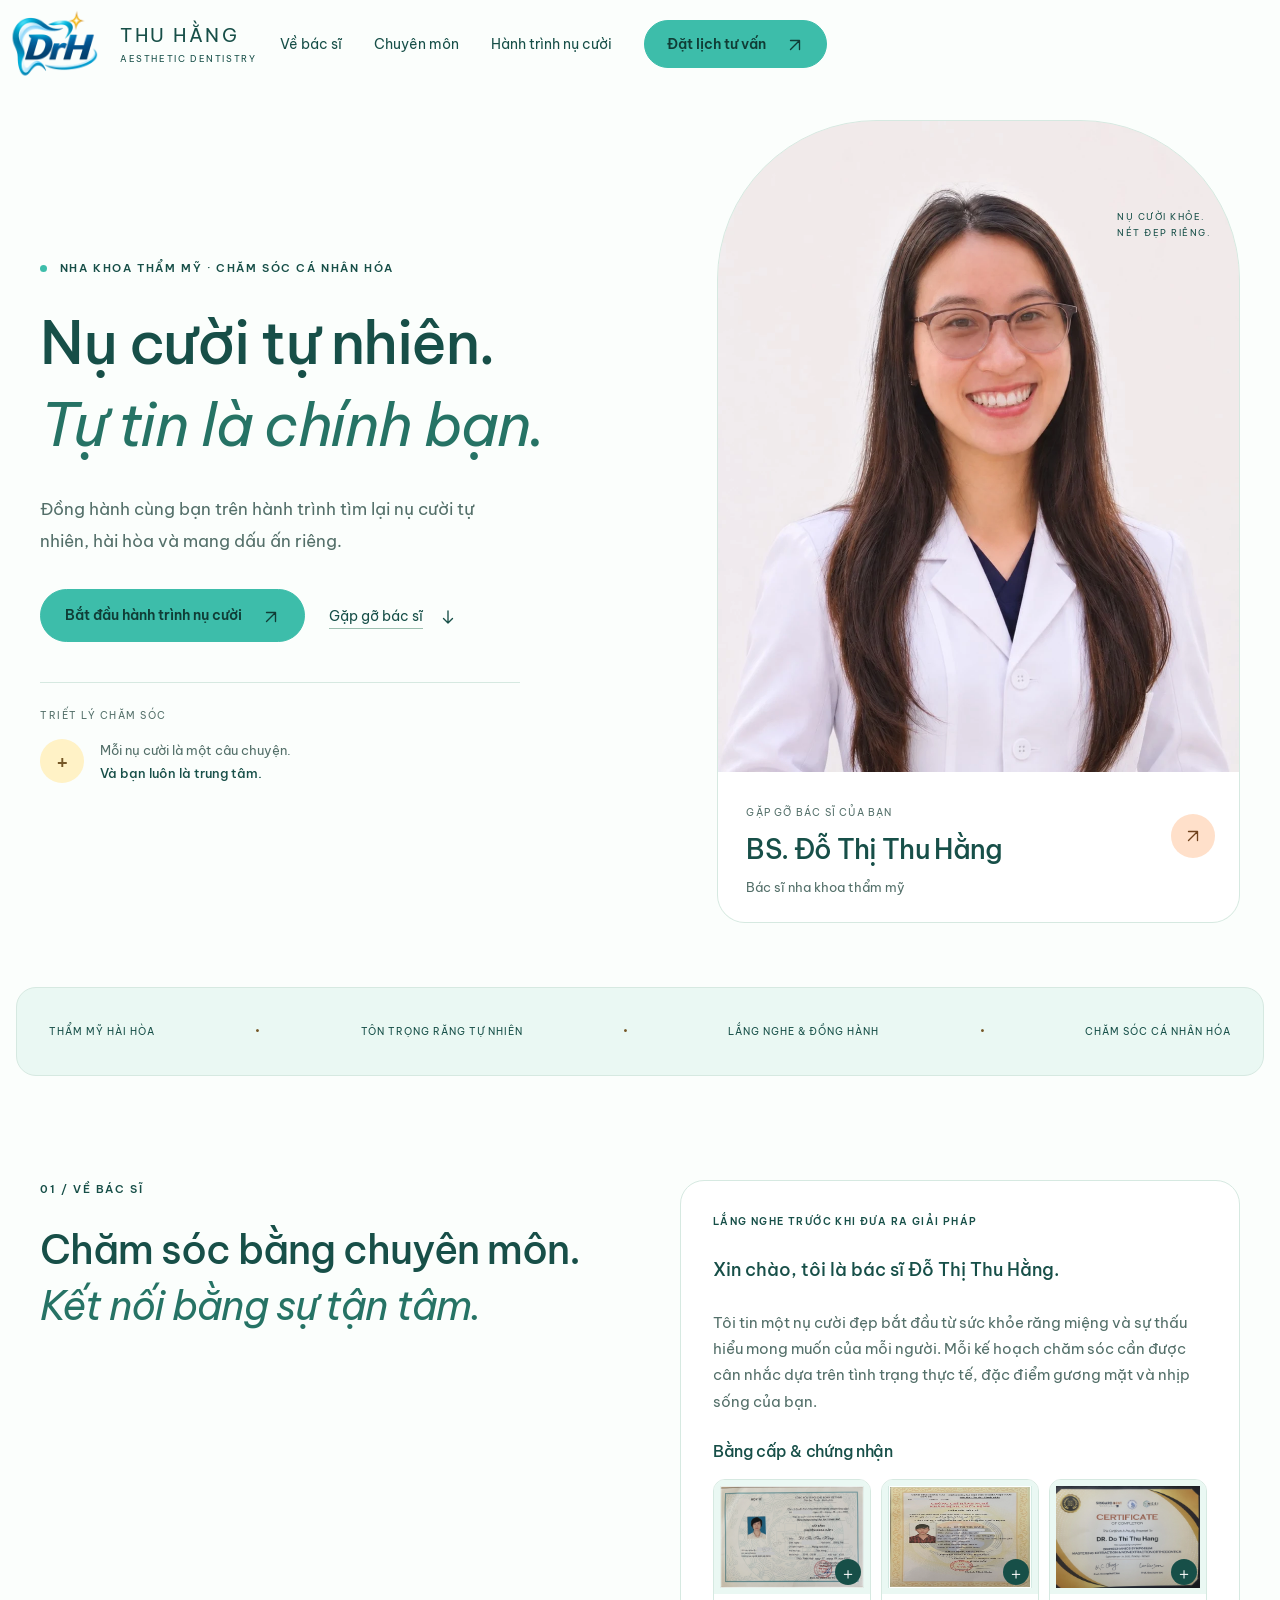
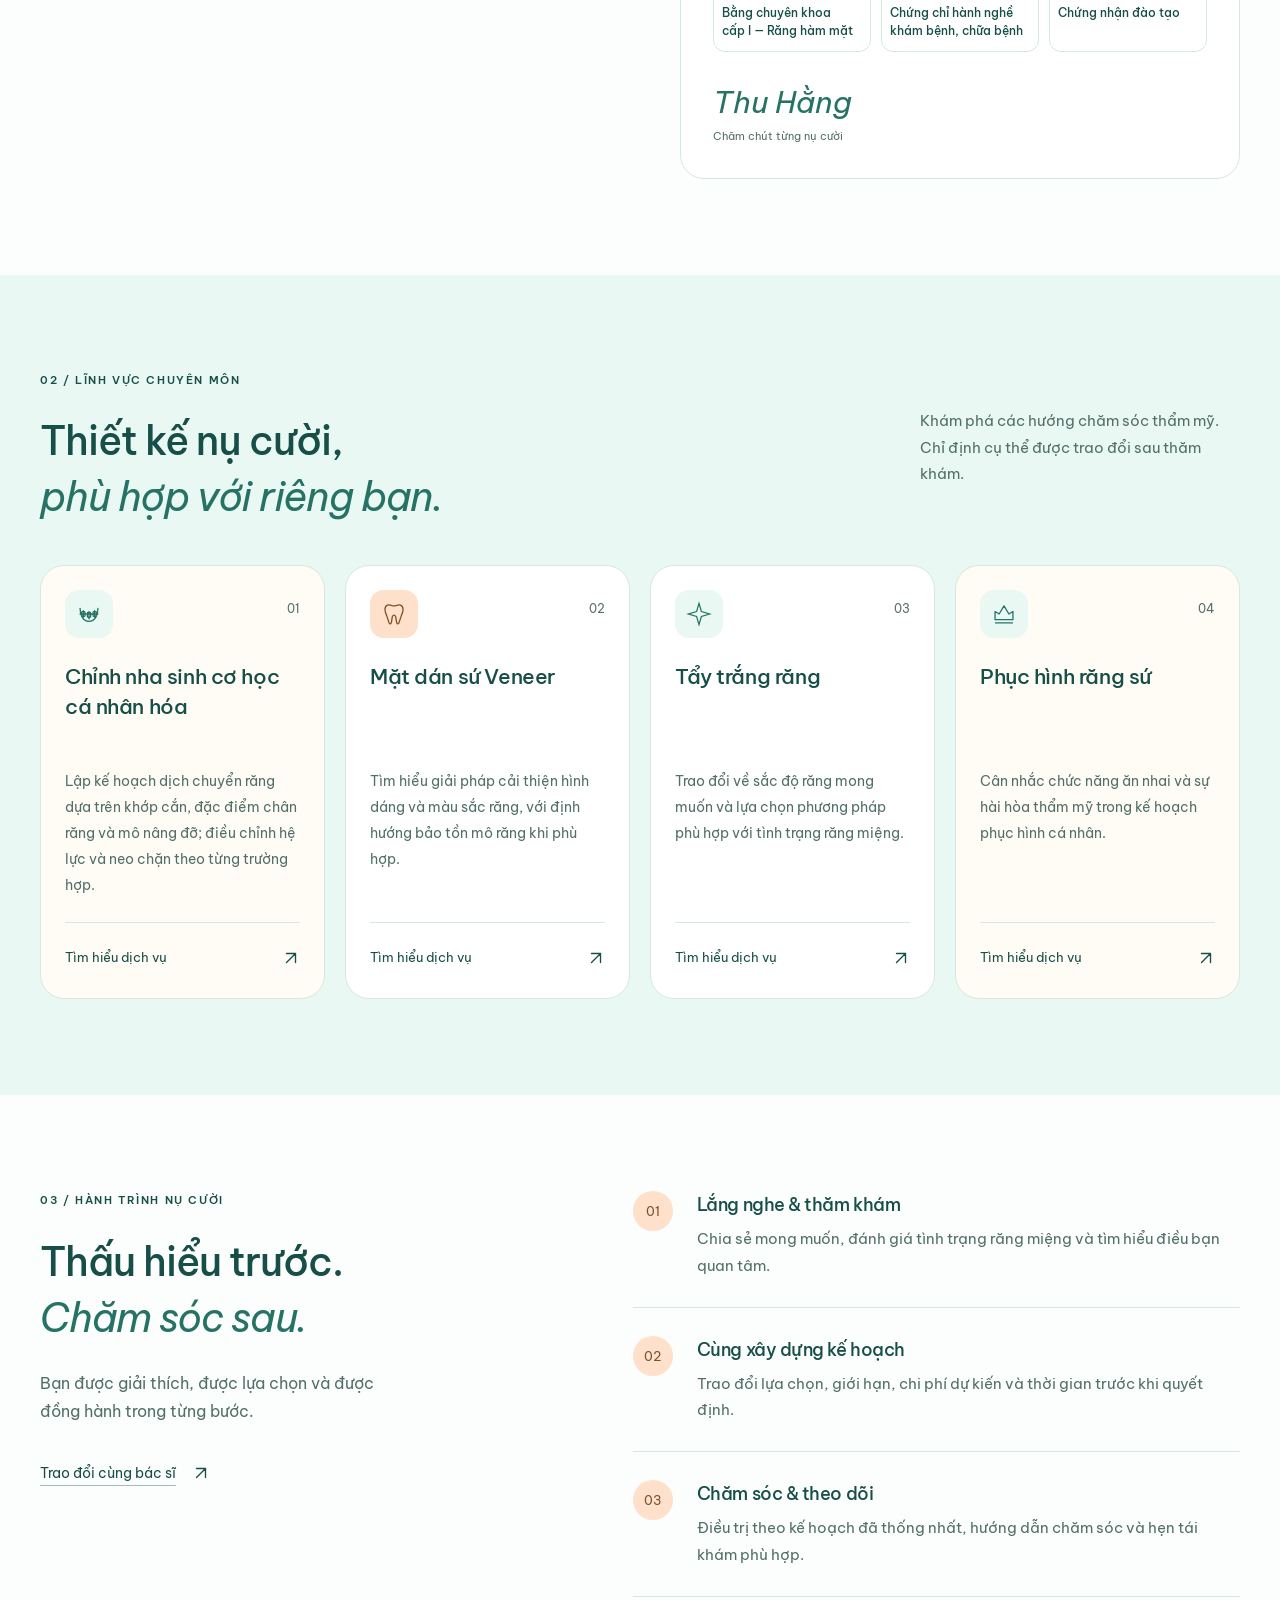
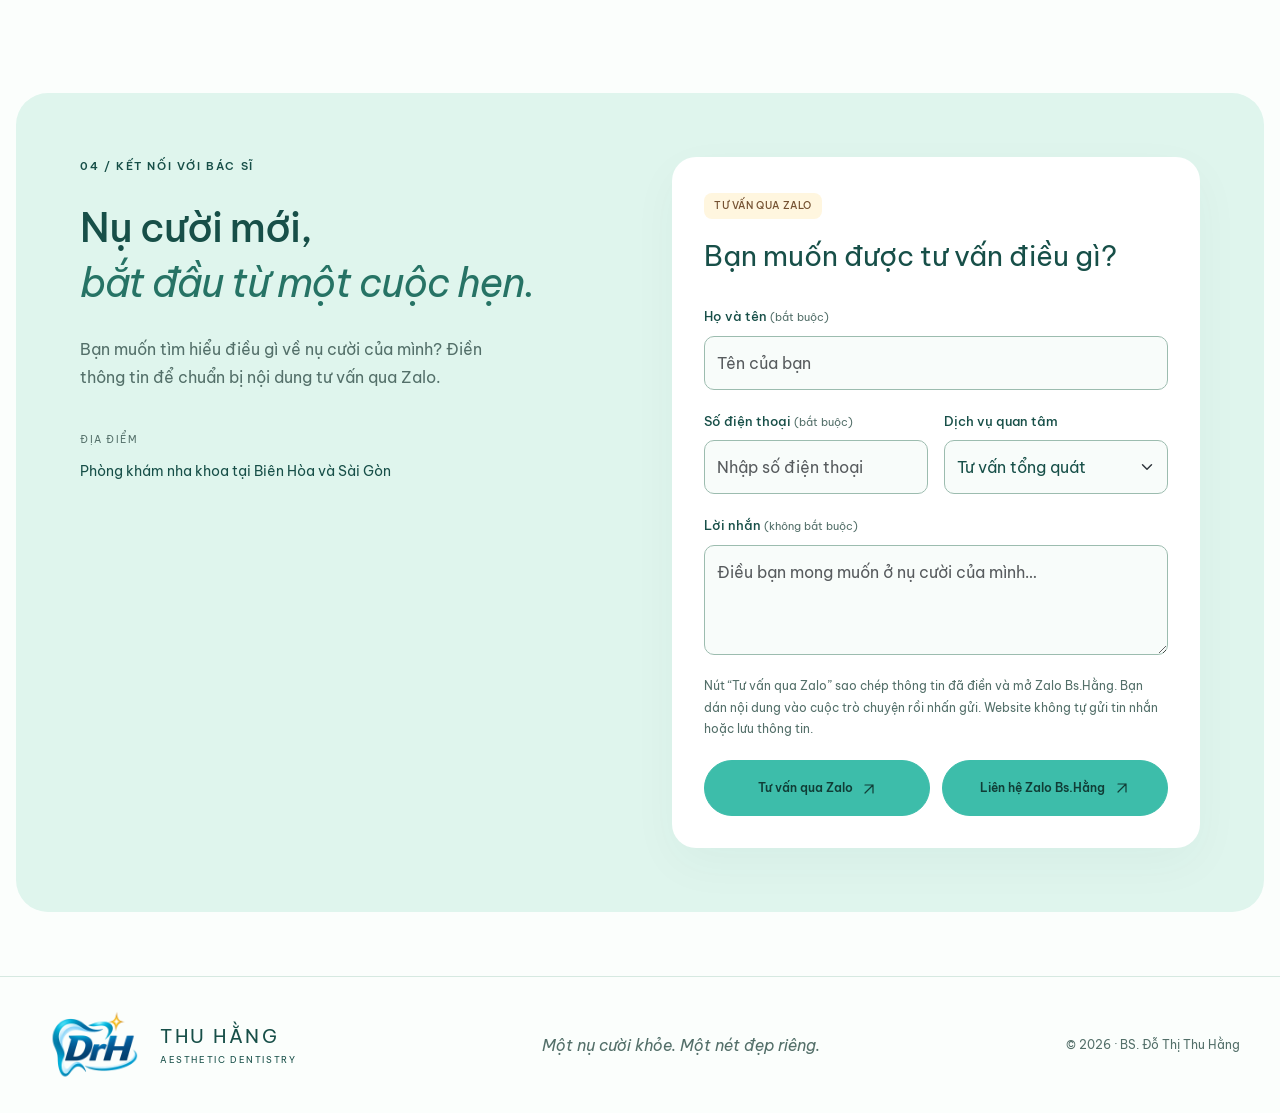
==== index.html @ 45e6a846 "Optimize logo and add doctor profile structured data and social metadata" ====
<!doctype html>
<html lang="vi">
<head><meta charset="utf-8"><meta name="viewport" content="width=device-width, initial-scale=1"><meta name="description" content="BS. Đỗ Thị Thu Hằng — chuyên ngành Răng Hàm Mặt, chỉnh nha sinh cơ học cá nhân hóa và nha khoa thẩm mỹ. Khám tại Biên Hòa và Sài Gòn."><meta name="theme-color" content="#3DBDAA"><title>Bác sĩ Đỗ Thị Thu Hằng · Nha khoa thẩm mỹ</title><link rel="stylesheet" href="assets/vendor/bootstrap.min.css"><link rel="stylesheet" href="assets/style.css"><script src="assets/vendor/bootstrap.bundle.min.js" defer></script><script src="assets/app.js" defer></script><meta property="og:type" content="profile"><meta property="og:locale" content="vi_VN"><meta property="og:site_name" content="BS. Đỗ Thị Thu Hằng"><meta property="og:url" content="https://bsthuhang.top/"><meta property="og:title" content="BS. Đỗ Thị Thu Hằng · Nha khoa thẩm mỹ"><meta property="og:description" content="BS. Đỗ Thị Thu Hằng — chuyên ngành Răng Hàm Mặt, chỉnh nha sinh cơ học cá nhân hóa và nha khoa thẩm mỹ. Khám tại Biên Hòa và Sài Gòn."><meta property="og:image" content="https://bsthuhang.top/assets/bs-thu-hang-portrait-20261115.webp"><meta property="og:image:width" content="1024"><meta property="og:image:height" content="1280"><meta property="og:image:alt" content="Chân dung BS. Đỗ Thị Thu Hằng"><meta name="twitter:card" content="summary_large_image"><meta name="twitter:title" content="BS. Đỗ Thị Thu Hằng · Nha khoa thẩm mỹ"><meta name="twitter:description" content="BS. Đỗ Thị Thu Hằng — chuyên ngành Răng Hàm Mặt, chỉnh nha sinh cơ học cá nhân hóa và nha khoa thẩm mỹ. Khám tại Biên Hòa và Sài Gòn."><meta name="twitter:image" content="https://bsthuhang.top/assets/bs-thu-hang-portrait-20261115.webp"><meta name="twitter:image:alt" content="Chân dung BS. Đỗ Thị Thu Hằng"><script type="application/ld+json">{"@context":"https://schema.org","@type":"ProfilePage","@id":"https://bsthuhang.top/#profile","url":"https://bsthuhang.top/","name":"BS. Đỗ Thị Thu Hằng · Nha khoa thẩm mỹ","description":"BS. Đỗ Thị Thu Hằng — chuyên ngành Răng Hàm Mặt, chỉnh nha sinh cơ học cá nhân hóa và nha khoa thẩm mỹ. Khám tại Biên Hòa và Sài Gòn.","inLanguage":"vi-VN","mainEntity":{"@type":"Person","@id":"https://bsthuhang.top/#doctor","name":"Đỗ Thị Thu Hằng","honorificPrefix":"BS.","jobTitle":"Bác sĩ Răng Hàm Mặt","url":"https://bsthuhang.top/","image":"https://bsthuhang.top/assets/bs-thu-hang-portrait-20261115.webp","knowsAbout":["Chỉnh nha","Sinh cơ học chỉnh nha","Nha khoa thẩm mỹ","Phục hình răng sứ"],"hasCredential":{"@type":"EducationalOccupationalCredential","name":"Bằng chuyên khoa cấp I — Răng hàm mặt","credentialCategory":"Chuyên khoa cấp I","recognizedBy":{"@type":"EducationalOrganization","name":"Trường Đại học Y Dược Huế"}}}}</script></head>
<body>
<a class="skip-link" href="#main-content">Chuyển đến nội dung chính</a>
<header class="navbar navbar-expand-md"><a class="brand" href="#" aria-label="Trang chủ"><img class="brand-logo" src="assets/logo.webp" width="480" height="320" alt="Logo DrH"><span>THU HẰNG<small>AESTHETIC DENTISTRY</small></span></a><button class="menu-toggle navbar-toggler" data-bs-toggle="collapse" data-bs-target="#navigation" aria-label="Mở menu" aria-expanded="false" aria-controls="navigation"><svg viewBox="0 0 24 24" fill="none" aria-hidden="true"><path d="M4 7h16M4 12h16M4 17h16" stroke="currentColor" stroke-width="1.8" stroke-linecap="round"/></svg></button><nav id="navigation" class="collapse navbar-collapse"><a href="#about">Về bác sĩ</a><a href="#expertise">Chuyên môn</a><a href="#approach">Hành trình nụ cười</a><a class="btn btn-primary button button-small" href="#appointment">Đặt lịch tư vấn <span><svg class="ui-icon" viewBox="0 0 24 24" fill="none" aria-hidden="true"><path d="M6 18 18 6M6 6h12v12" stroke="currentColor" stroke-width="1.8" stroke-linecap="round" stroke-linejoin="round"/></svg></span></a></nav></header>
<main id="main-content">
<section class="hero" aria-labelledby="hero-title"><div class="hero-copy"><p class="eyebrow"><span></span> NHA KHOA THẨM MỸ · CHĂM SÓC CÁ NHÂN HÓA</p><h1 id="hero-title">Nụ cười tự nhiên.<br><em>Tự tin là chính bạn.</em></h1><p class="hero-description">Đồng hành cùng bạn trên hành trình tìm lại nụ cười tự nhiên, hài hòa và mang dấu ấn riêng.</p><div class="hero-actions"><a class="btn btn-primary button" href="#appointment">Bắt đầu hành trình nụ cười <span><svg class="ui-icon" viewBox="0 0 24 24" fill="none" aria-hidden="true"><path d="M6 18 18 6M6 6h12v12" stroke="currentColor" stroke-width="1.8" stroke-linecap="round" stroke-linejoin="round"/></svg></span></a><a class="text-link" href="#about">Gặp gỡ bác sĩ <span><svg class="ui-icon" viewBox="0 0 24 24" fill="none" aria-hidden="true"><path d="M12 4v16m-6-6 6 6 6-6" stroke="currentColor" stroke-width="1.8" stroke-linecap="round" stroke-linejoin="round"/></svg></span></a></div><div class="hero-note"><span class="care-label">TRIẾT LÝ CHĂM SÓC</span><span class="line-art" aria-hidden="true">+</span><p>Mỗi nụ cười là một câu chuyện.<br><strong>Và bạn luôn là trung tâm.</strong></p></div></div><div class="hero-visual"><img src="assets/bs-thu-hang-portrait-20261115.webp" width="1024" height="1280" fetchpriority="high" alt="Chân dung BS. Đỗ Thị Thu Hằng"><div class="visual-top">NỤ CƯỜI KHỎE.<br>NÉT ĐẸP RIÊNG.</div><div class="doctor-tag"><span>GẶP GỠ BÁC SĨ CỦA BẠN</span><h2>BS. Đỗ Thị Thu Hằng</h2><p>Bác sĩ nha khoa thẩm mỹ</p><a href="#about" aria-label="Xem giới thiệu bác sĩ"><svg class="ui-icon" viewBox="0 0 24 24" fill="none" aria-hidden="true"><path d="M6 18 18 6M6 6h12v12" stroke="currentColor" stroke-width="1.8" stroke-linecap="round" stroke-linejoin="round"/></svg></a></div></div></section>
<div class="values"><span>THẨM MỸ HÀI HÒA</span><i aria-hidden="true">·</i><span>TÔN TRỌNG RĂNG TỰ NHIÊN</span><i aria-hidden="true">·</i><span>LẮNG NGHE & ĐỒNG HÀNH</span><i aria-hidden="true">·</i><span>CHĂM SÓC CÁ NHÂN HÓA</span></div>
<section id="about" class="about section"><div><p class="eyebrow">01 / VỀ BÁC SĨ</p><h2>Chăm sóc bằng chuyên môn.<br><em>Kết nối bằng sự tận tâm.</em></h2></div><div class="about-text"><span class="section-kicker">LẮNG NGHE TRƯỚC KHI ĐƯA RA GIẢI PHÁP</span><p>Xin chào, tôi là bác sĩ Đỗ Thị Thu Hằng.</p><p>Tôi tin một nụ cười đẹp bắt đầu từ sức khỏe răng miệng và sự thấu hiểu mong muốn của mỗi người. Mỗi kế hoạch chăm sóc cần được cân nhắc dựa trên tình trạng thực tế, đặc điểm gương mặt và nhịp sống của bạn.</p><div id="credentials" class="credentials-inline" aria-labelledby="credentials-title"><h3 id="credentials-title">Bằng cấp &amp; chứng nhận</h3><div class="credential-grid"><a class="credential-card" href="assets/credentials/bang-chuyen-khoa.webp?v=privacy-20261115" data-credential data-title="Bằng chuyên khoa cấp I — Răng hàm mặt" data-description="Trường Đại học Y Dược Huế · Năm cấp: 2018."><div class="credential-image"><img src="assets/credentials/bang-chuyen-khoa.webp?v=privacy-20261115" width="1624" height="1171" loading="lazy" alt="Bằng chuyên khoa cấp I — Răng hàm mặt của BS. Đỗ Thị Thu Hằng, bản ảnh đã che số định danh và chèn watermark"><span class="credential-expand" aria-hidden="true">＋</span></div><div class="credential-copy"><h3>Bằng chuyên khoa cấp I — Răng hàm mặt</h3><p>Trường Đại học Y Dược Huế · Năm cấp: 2018.</p><span class="credential-view">Bấm để xem lớn</span></div></a><a class="credential-card" href="assets/credentials/chung-chi-hanh-nghe.webp?v=privacy-20261115" data-credential data-title="Chứng chỉ hành nghề khám bệnh, chữa bệnh" data-description="Sở Y tế Đồng Nai · Năm cấp: 2018."><div class="credential-image"><img src="assets/credentials/chung-chi-hanh-nghe.webp?v=privacy-20261115" width="884" height="1252" loading="lazy" alt="Chứng chỉ hành nghề khám bệnh, chữa bệnh của BS. Đỗ Thị Thu Hằng, bản ảnh đã che số định danh và chèn watermark"><span class="credential-expand" aria-hidden="true">＋</span></div><div class="credential-copy"><h3>Chứng chỉ hành nghề khám bệnh, chữa bệnh</h3><p>Sở Y tế Đồng Nai · Năm cấp: 2018.</p><span class="credential-view">Bấm để xem lớn</span></div></a><a class="credential-card" href="assets/credentials/biencohoc-chinh-nha-2025.webp" data-credential data-credential-gallery="training-certificates" data-title="Chứng nhận đào tạo" data-description="Các khóa đào tạo và hội thảo chuyên môn đã tham dự."><div class="credential-image"><img src="assets/credentials/biencohoc-chinh-nha-2025.webp" width="1600" height="1200" loading="lazy" alt="Chứng nhận hoàn thành hội thảo sinh cơ học chỉnh nha của BS. Đỗ Thị Thu Hằng, Đà Nẵng, 20–21/09/2025"><span class="credential-expand" aria-hidden="true">＋</span></div><div class="credential-copy"><h3>Chứng nhận đào tạo</h3><p>Các khóa đào tạo và hội thảo chuyên môn đã tham dự.</p><span class="credential-view">Bấm xem các chứng nhận</span></div></a></div></div><div class="signature">Thu Hằng <span>Chăm chút từng nụ cười</span></div></div></section>

<section id="expertise" class="expertise section"><div class="section-heading"><div><p class="eyebrow">02 / LĨNH VỰC CHUYÊN MÔN</p><h2>Thiết kế nụ cười,<br><em>phù hợp với riêng bạn.</em></h2></div><p>Khám phá các hướng chăm sóc thẩm mỹ.<br>Chỉ định cụ thể được trao đổi sau thăm khám.</p></div><div class="service-grid row g-4"><div class="col-12 col-md-6 col-xl-3"><article class="card h-100"><span class="service-icon" aria-hidden="true"><svg viewBox="0 0 32 32" fill="none"><path d="M5 9c0 9 4 16 11 16S27 18 27 9M5 16h22M9 12v8m7-7v9m7-10v8" stroke="currentColor" stroke-width="1.6" stroke-linecap="round"/><rect x="7" y="13" width="4" height="6" rx="1" stroke="currentColor" stroke-width="1.6"/><rect x="14" y="14" width="4" height="6" rx="1" stroke="currentColor" stroke-width="1.6"/><rect x="21" y="13" width="4" height="6" rx="1" stroke="currentColor" stroke-width="1.6"/></svg></span><span class="number">01</span><h3>Chỉnh nha sinh cơ học cá nhân hóa</h3><p>Lập kế hoạch dịch chuyển răng dựa trên khớp cắn, đặc điểm chân răng và mô nâng đỡ; điều chỉnh hệ lực và neo chặn theo từng trường hợp.</p><button data-service="Chỉnh nha sinh cơ học cá nhân hóa">Tìm hiểu dịch vụ <span><svg class="ui-icon" viewBox="0 0 24 24" fill="none" aria-hidden="true"><path d="M6 18 18 6M6 6h12v12" stroke="currentColor" stroke-width="1.8" stroke-linecap="round" stroke-linejoin="round"/></svg></span></button></article></div><div class="col-12 col-md-6 col-xl-3"><article class="card h-100"><span class="service-icon" aria-hidden="true"><svg viewBox="0 0 32 32" fill="none"><path d="M8 5c-5 2-3 9-1 13l3 9c1 2 3 1 3-2l1-6c1-2 3-2 4 0l1 6c0 3 2 4 3 2l3-9c2-4 4-11-1-13-3-1-5 1-8 1S11 4 8 5Z" stroke="currentColor" stroke-width="1.6"/></svg></span><span class="number">02</span><h3>Mặt dán sứ Veneer</h3><p>Tìm hiểu giải pháp cải thiện hình dáng và màu sắc răng, với định hướng bảo tồn mô răng khi phù hợp.</p><button data-service="Mặt dán sứ Veneer">Tìm hiểu dịch vụ <span><svg class="ui-icon" viewBox="0 0 24 24" fill="none" aria-hidden="true"><path d="M6 18 18 6M6 6h12v12" stroke="currentColor" stroke-width="1.8" stroke-linecap="round" stroke-linejoin="round"/></svg></span></button></article></div><div class="col-12 col-md-6 col-xl-3"><article class="card h-100"><span class="service-icon" aria-hidden="true"><svg viewBox="0 0 32 32" fill="none"><path d="m16 3 3 10 10 3-10 3-3 10-3-10-10-3 10-3 3-10Z" stroke="currentColor" stroke-width="1.6"/></svg></span><span class="number">03</span><h3>Tẩy trắng răng</h3><p>Trao đổi về sắc độ răng mong muốn và lựa chọn phương pháp phù hợp với tình trạng răng miệng.</p><button data-service="Tẩy trắng răng">Tìm hiểu dịch vụ <span><svg class="ui-icon" viewBox="0 0 24 24" fill="none" aria-hidden="true"><path d="M6 18 18 6M6 6h12v12" stroke="currentColor" stroke-width="1.8" stroke-linecap="round" stroke-linejoin="round"/></svg></span></button></article></div><div class="col-12 col-md-6 col-xl-3"><article class="card h-100"><span class="service-icon" aria-hidden="true"><svg viewBox="0 0 32 32" fill="none"><path d="M5 23V13l5 3 6-10 6 10 5-3v10H5Zm0 4h22" stroke="currentColor" stroke-width="1.6" stroke-linejoin="round"/></svg></span><span class="number">04</span><h3>Phục hình răng sứ</h3><p>Cân nhắc chức năng ăn nhai và sự hài hòa thẩm mỹ trong kế hoạch phục hình cá nhân.</p><button data-service="Phục hình răng sứ">Tìm hiểu dịch vụ <span><svg class="ui-icon" viewBox="0 0 24 24" fill="none" aria-hidden="true"><path d="M6 18 18 6M6 6h12v12" stroke="currentColor" stroke-width="1.8" stroke-linecap="round" stroke-linejoin="round"/></svg></span></button></article></div></div></section>
<section id="approach" class="approach section"><div class="approach-intro"><p class="eyebrow">03 / HÀNH TRÌNH NỤ CƯỜI</p><h2>Thấu hiểu trước.<br><em>Chăm sóc sau.</em></h2><p>Bạn được giải thích, được lựa chọn và được đồng hành trong từng bước.</p><a class="text-link" href="#appointment">Trao đổi cùng bác sĩ <svg class="ui-icon" viewBox="0 0 24 24" fill="none" aria-hidden="true"><path d="M6 18 18 6M6 6h12v12" stroke="currentColor" stroke-width="1.8" stroke-linecap="round" stroke-linejoin="round"/></svg></a></div><div class="steps"><article><span>01</span><div><h3>Lắng nghe & thăm khám</h3><p>Chia sẻ mong muốn, đánh giá tình trạng răng miệng và tìm hiểu điều bạn quan tâm.</p></div></article><article><span>02</span><div><h3>Cùng xây dựng kế hoạch</h3><p>Trao đổi lựa chọn, giới hạn, chi phí dự kiến và thời gian trước khi quyết định.</p></div></article><article><span>03</span><div><h3>Chăm sóc & theo dõi</h3><p>Điều trị theo kế hoạch đã thống nhất, hướng dẫn chăm sóc và hẹn tái khám phù hợp.</p></div></article></div></section>
<section id="appointment" class="appointment section"><div><p class="eyebrow">04 / KẾT NỐI VỚI BÁC SĨ</p><h2>Nụ cười mới,<br><em>bắt đầu từ một cuộc hẹn.</em></h2><p>Bạn muốn tìm hiểu điều gì về nụ cười của mình? Điền thông tin để chuẩn bị nội dung tư vấn qua Zalo.</p><div class="contact"><span>ĐỊA ĐIỂM</span><p>Phòng khám nha khoa tại Biên Hòa và Sài Gòn</p></div></div><form id="booking-form" aria-describedby="booking-note"><span class="form-badge badge">TƯ VẤN QUA ZALO</span><div class="form-heading">Bạn muốn được tư vấn điều gì?</div><label class="form-label" for="name">Họ và tên <span>(bắt buộc)</span></label><input class="form-control" id="name" name="name" autocomplete="name" placeholder="Tên của bạn" maxlength="100" required><div class="form-row"><div><label class="form-label" for="phone">Số điện thoại <span>(bắt buộc)</span></label><input class="form-control" id="phone" name="phone" type="tel" autocomplete="tel" placeholder="Nhập số điện thoại" pattern="[+0-9 \(\)\-]{9,20}" required></div><div><label class="form-label" for="service">Dịch vụ quan tâm</label><select class="form-select" id="service" name="service"><option>Tư vấn tổng quát</option><option>Chỉnh nha sinh cơ học cá nhân hóa</option><option>Mặt dán sứ Veneer</option><option>Tẩy trắng răng</option><option>Phục hình răng sứ</option></select></div></div><label class="form-label" for="message">Lời nhắn <span>(không bắt buộc)</span></label><textarea class="form-control" id="message" name="message" placeholder="Điều bạn mong muốn ở nụ cười của mình…" maxlength="1000" rows="3"></textarea><p class="form-note" id="booking-note">Nút “Tư vấn qua Zalo” sao chép thông tin đã điền và mở Zalo Bs.Hằng. Bạn dán nội dung vào cuộc trò chuyện rồi nhấn gửi. Website không tự gửi tin nhắn hoặc lưu thông tin.</p><div class="form-actions"><button class="btn btn-primary button" type="submit">Tư vấn qua Zalo <span><svg class="ui-icon" viewBox="0 0 24 24" fill="none" aria-hidden="true"><path d="M6 18 18 6M6 6h12v12" stroke="currentColor" stroke-width="1.8" stroke-linecap="round" stroke-linejoin="round"/></svg></span></button><a class="btn btn-primary button form-zalo-link" href="https://zalo.me/0933121369" target="_blank" rel="noopener noreferrer" aria-label="Liên hệ Zalo Bs.Hằng (mở liên kết mới)"><span>Liên hệ Zalo Bs.Hằng</span><svg class="ui-icon" viewBox="0 0 24 24" fill="none" aria-hidden="true"><path d="M6 18 18 6M6 6h12v12" stroke="currentColor" stroke-width="1.8" stroke-linecap="round" stroke-linejoin="round"/></svg></a></div><p id="form-status" role="status" tabindex="-1"></p><div id="zalo-message-panel" hidden><label class="form-label" for="zalo-message-preview">Nội dung tư vấn đã chuẩn bị</label><textarea class="form-control" id="zalo-message-preview" rows="7" readonly></textarea><button class="btn btn-primary button" id="copy-zalo-message" type="button">Sao chép nội dung</button><p class="form-note">Dán nội dung này vào Zalo để gửi cho bác sĩ. Nếu chưa mở được Zalo, dùng nút “Liên hệ Zalo Bs.Hằng” phía trên.</p></div></form></section>
</main><footer><a class="brand" href="#"><img class="brand-logo" src="assets/logo.webp" width="480" height="320" alt="Logo DrH"><span>THU HẰNG<small>AESTHETIC DENTISTRY</small></span></a><p>Một nụ cười khỏe. Một nét đẹp riêng.</p><span>© 2026 · BS. Đỗ Thị Thu Hằng</span></footer>
<dialog id="service-dialog" aria-labelledby="dialog-title"><button class="dialog-close" aria-label="Đóng">×</button><p class="eyebrow">THÔNG TIN THAM KHẢO</p><h2 id="dialog-title"></h2><p id="dialog-description"></p><p id="ortho-sources" class="service-sources" hidden>Nguồn tham khảo: <a href="https://aaoinfo.org/resources/how-to-choose-an-orthodontist/" target="_blank" rel="noopener noreferrer">Hiệp hội Chỉnh nha Hoa Kỳ (AAO)</a> · <a href="https://pubmed.ncbi.nlm.nih.gov/32779361/" target="_blank" rel="noopener noreferrer">Nghiên cứu về cá nhân hóa hệ lực theo mô nâng đỡ</a>.</p><p class="dialog-note">Phương pháp phù hợp, chi phí và kết quả dự kiến cần được bác sĩ đánh giá trực tiếp.</p><button class="btn btn-primary button" id="dialog-book">Trao đổi nhu cầu tư vấn <svg class="ui-icon" viewBox="0 0 24 24" fill="none" aria-hidden="true"><path d="M6 18 18 6M6 6h12v12" stroke="currentColor" stroke-width="1.8" stroke-linecap="round" stroke-linejoin="round"/></svg></button></dialog>
<dialog id="credential-viewer" class="credential-viewer" aria-labelledby="credential-viewer-title" aria-describedby="credential-viewer-note"><div class="credential-viewer-heading"><div><p class="eyebrow">ĐÀO TẠO &amp; CHỨNG NHẬN</p><h2 id="credential-viewer-title"></h2></div><button class="credential-tool credential-close" type="button" aria-label="Đóng ảnh giấy tờ">×</button></div><div class="credential-toolbar" aria-label="Điều khiển ảnh"><div><button class="credential-tool" id="credential-prev" type="button" aria-label="Ảnh trước">←</button><span id="credential-counter" aria-live="polite" aria-atomic="true"></span><button class="credential-tool" id="credential-next" type="button" aria-label="Ảnh tiếp theo">→</button></div><div><button class="credential-tool" id="credential-zoom-out" type="button" aria-label="Thu nhỏ ảnh">−</button><button class="credential-tool credential-zoom-reset" id="credential-zoom-reset" type="button" aria-label="Đặt lại kích thước ảnh">100%</button><button class="credential-tool" id="credential-zoom-in" type="button" aria-label="Phóng to ảnh">＋</button></div></div><div class="credential-viewport" tabindex="0" role="region" aria-label="Ảnh giấy tờ; cuộn để xem khi phóng to"><img id="credential-full-image" width="900" height="636" alt=""></div><p id="credential-viewer-note">Dùng nút ＋/− để phóng to, thu nhỏ; cuộn để xem và nhấn Esc để đóng.</p></dialog>
<script type="application/json" id="training-certificates">[
  {
    "src": "assets/credentials/biencohoc-chinh-nha-2025.webp",
    "title": "Biomechanics Symposium — Mastering Extraction & Non-Extraction Orthodontics (2025)",
    "alt": "Chứng nhận hoàn thành hội thảo sinh cơ học chỉnh nha của BS. Đỗ Thị Thu Hằng, Đà Nẵng, 20–21/09/2025",
    "receivedDate": "2025-09-21",
    "priority": 1
  },
  {
    "src": "assets/credentials/togo-2023.webp",
    "title": "Temporary Overlays Guided Orthodontics — TOGO (2023)",
    "alt": "Chứng nhận khóa học chỉnh nha TOGO của BS. Đỗ Thị Thu Hằng, 28/10–01/11/2023, 40 giờ",
    "receivedDate": "2023-11-01",
    "priority": 2
  },
  {
    "src": "assets/credentials/veneers-2022.webp",
    "title": "From 3D Design to Optimized Esthetics for Veneers (2022)",
    "alt": "Chứng nhận đào tạo thiết kế 3D và thẩm mỹ Veneer của BS. Đỗ Thị Thu Hằng, ngày 11/11/2022",
    "receivedDate": "2022-11-11",
    "priority": 3
  },
  {
    "src": "assets/credentials/bioprogressive-2019-2022.webp",
    "title": "Bioprogressive Orthodontics Course (2019–2022)",
    "alt": "Chứng nhận hoàn thành khóa học Bioprogressive Orthodontics 2019–2022 của BS. Đỗ Thị Thu Hằng",
    "receivedDate": "2022",
    "datePrecision": "year"
  },
  {
    "src": "assets/credentials/chinh-hinh-rang-mat-2022.webp?v=privacy-20261115",
    "title": "Chỉnh hình Răng Mặt — Khóa 16 (2022)",
    "alt": "Chứng chỉ đào tạo liên tục của BS. Đỗ Thị Thu Hằng tại Bệnh viện Răng Hàm Mặt Thành phố Hồ Chí Minh, chuyên ngành Chỉnh hình Răng Mặt khóa 16, 130 giờ học",
    "receivedDate": "2022-08-02",
    "completedDate": "2022-06-11"
  },
  {
    "src": "assets/credentials/chinh-nha-thoi-dai-moi-2023.webp?v=privacy-20261115",
    "title": "Chỉnh nha thời đại mới: Thách thức và xu hướng (2023)",
    "alt": "Chứng nhận đào tạo liên tục của BS. Đỗ Thị Thu Hằng về chỉnh nha thời đại mới: thách thức và xu hướng, 4 tiết học",
    "receivedDate": "2023-03-13"
  },
  {
    "src": "assets/credentials/phuc-hoi-du-phong-2023.webp?v=privacy-20261115",
    "title": "Các sáng tạo và giải pháp trong nha khoa — Phục hồi, dự phòng và phát triển (2023)",
    "alt": "Chứng nhận đào tạo liên tục của BS. Đỗ Thị Thu Hằng về nha khoa phục hồi, dự phòng và phát triển, 4 tiết học",
    "receivedDate": "2023-05-29"
  },
  {
    "src": "assets/credentials/benh-ly-phau-thuat-2023.webp?v=privacy-20261115",
    "title": "Các sáng tạo và giải pháp trong nha khoa — Bệnh lý và phẫu thuật (2023)",
    "alt": "Chứng nhận đào tạo liên tục của BS. Đỗ Thị Thu Hằng về bệnh lý và phẫu thuật, 4 tiết học",
    "receivedDate": "2023-05-29"
  },
  {
    "src": "assets/credentials/micd-2023.webp?v=privacy-20261115",
    "title": "MiCD: Hướng tới vẻ đẹp phục hồi thẩm mỹ (2023)",
    "alt": "Chứng nhận đào tạo liên tục của BS. Đỗ Thị Thu Hằng tại Trường Đại học Văn Lang, chuyên đề MiCD: Hướng tới vẻ đẹp phục hồi thẩm mỹ, 4 tiết học",
    "receivedDate": "2023-07-14"
  },
  {
    "src": "assets/credentials/chinh-nha-sinh-hoc-3d-2023.webp",
    "title": "Điều trị chỉnh nha dựa trên sinh học và kiểm soát mặt phẳng nhai theo 3 chiều không gian (2023)",
    "alt": "Chứng nhận hoàn thành khóa học của BS. Đỗ Thị Thu Hằng tại THL Academy, từ 29/09 đến 03/10/2023",
    "receivedDate": "2023-10-03",
    "completedDate": "2023-10-03"
  },
  {
    "src": "assets/credentials/nha-khoa-ky-thuat-cao-2023.webp?v=privacy-20261115",
    "title": "Nha khoa kỹ thuật cao (2023)",
    "alt": "Chứng chỉ đào tạo liên tục của BS. Đỗ Thị Thu Hằng tại Đại học Y Dược Thành phố Hồ Chí Minh, khóa Nha khoa kỹ thuật cao, 136 tiết học",
    "receivedDate": "2023-12-29",
    "completedDate": "2023-12-13"
  },
  {
    "src": "assets/credentials/nha-khoa-so-2024.webp?v=privacy-20261115",
    "title": "Thực hành Răng Hàm Mặt trong kỷ nguyên số — cấp ngày 30/05/2024",
    "alt": "Chứng nhận Công nghệ mới và tiếp cận đa chiều trong nha khoa của BS. Đỗ Thị Thu Hằng, 6 giờ tín chỉ",
    "receivedDate": "2024-05-30",
    "completedDate": "2024-04-02"
  },
  {
    "src": "assets/credentials/sato-days-2024.webp",
    "title": "SATO-DAYS — Craniomandibular Orthodontics (2024)",
    "alt": "Chứng nhận tham dự của BS. Đỗ Thị Thu Hằng về chẩn đoán và điều trị sai khớp cắn không nhổ răng tiền hàm và không can thiệp phẫu thuật, SATO-DAYS Hà Nội 30–31/05/2024, 15 giờ đào tạo",
    "receivedDate": "2024-05-31",
    "completedDate": "2024-05-31"
  },
  {
    "src": "assets/credentials/chinh-nha-so-ham-2024.webp?v=privacy-20261115",
    "title": "Chỉnh nha sọ hàm — Bệnh viện Răng Hàm Mặt Trung ương Hà Nội (2024)",
    "alt": "Chứng nhận cập nhật kiến thức y khoa liên tục về chỉnh nha sọ hàm của BS. Đỗ Thị Thu Hằng, 6 giờ tín chỉ",
    "receivedDate": "2024-07-11",
    "completedDate": "2024-05-31"
  },
  {
    "src": "assets/credentials/damon-2024.webp",
    "title": "Giải mã chỉnh nha đỉnh cao với mắc cài nắp thụ động — Hệ thống Damon (2024)",
    "alt": "Chứng nhận tham dự hội thảo sinh cơ học hệ thống Damon của BS. Đỗ Thị Thu Hằng, 09–10/08/2024",
    "receivedDate": "2024-08-10",
    "completedDate": "2024-08-10"
  },
  {
    "src": "assets/credentials/implant-phuc-hinh-2024.webp?v=privacy-20261115",
    "title": "Phẫu thuật cấy ghép Implant và phục hình trên Implant (2024)",
    "alt": "Chứng chỉ đào tạo kỹ thuật chuyên môn của BS. Đỗ Thị Thu Hằng về phẫu thuật cấy ghép Implant và phục hình trên Implant, 180 tiết học",
    "receivedDate": "2024-12-19",
    "completedDate": "2024-11-16"
  },
  {
    "src": "assets/credentials/can-khop-orthlieb-2025.webp?v=privacy-20261115",
    "title": "Cắn khớp thực hành (Orthlieb days) — cấp ngày 07/01/2025",
    "alt": "Chứng nhận hội thảo Cắn khớp thực hành của BS. Đỗ Thị Thu Hằng, Trường Đại học Văn Lang, 9 giờ tín chỉ",
    "receivedDate": "2025-01-07",
    "completedDate": "2024-11-22"
  },
  {
    "src": "assets/credentials/ai-nha-khoa-2025.webp?v=privacy-20261115",
    "title": "AI trong nha khoa hiện đại — cấp ngày 23/06/2025",
    "alt": "Chứng nhận cập nhật kiến thức y khoa liên tục, AI trong nha khoa hiện đại, 3 giờ tín chỉ",
    "receivedDate": "2025-06-23",
    "completedDate": "2025-03-30"
  },
  {
    "src": "assets/credentials/nha-khoa-tuong-lai-2025.webp?v=privacy-20261115",
    "title": "Nha khoa hướng tới tương lai — cấp ngày 23/06/2025",
    "alt": "Chứng nhận cập nhật kiến thức y khoa liên tục, Nha khoa hướng tới tương lai, 6 giờ tín chỉ",
    "receivedDate": "2025-06-23",
    "completedDate": "2025-04-01"
  },
  {
    "src": "assets/credentials/chinh-nha-hang-iii-2025.webp?v=privacy-20261115",
    "title": "Điều trị chỉnh nha dành cho các ca hạng III tăng trưởng (2025)",
    "alt": "Chứng nhận cập nhật kiến thức y khoa liên tục của BS. Đỗ Thị Thu Hằng về điều trị chỉnh nha hạng III tăng trưởng, 6 giờ tín chỉ",
    "receivedDate": "2025-08-25",
    "completedDate": "2025-08-19"
  },
  {
    "src": "assets/credentials/biomechanics-cme-2025.webp?v=privacy-20261115",
    "title": "Biomechanics Symposium — Cơ sinh học trong chỉnh nha hiện đại (2025)",
    "alt": "Chứng nhận cập nhật kiến thức y khoa liên tục của BS. Đỗ Thị Thu Hằng, Trường Y Dược – Đại học Đà Nẵng, 6 giờ tín chỉ",
    "receivedDate": "2025-09-21",
    "completedDate": "2025-09-21"
  }
]</script>
</body></html>
---- assets/style.css ----
@import url('https://fonts.googleapis.com/css2?family=Be+Vietnam+Pro:ital,wght@0,400;0,500;0,600;0,700;1,400;1,500&display=swap');
:root{--primary:#3DBDAA;--primary-hover:#5CC9B5;--ink:#174F48;--muted:#536F69;--surface:#FBFEFC;--mint:#EAF8F3;--peach:#FFE0CA;--yellow:#FFF2C6;--line:#D6E9E1;--white:#fff;--radius:24px;--space:clamp(24px,5vw,72px);--shadow:0 16px 48px #174f480a}
*{box-sizing:border-box}html{scroll-behavior:smooth;scroll-padding-top:112px}body{margin:0;color:var(--ink);background:var(--surface);font:400 16px/1.75 'Be Vietnam Pro',Arial,sans-serif}a{color:inherit;text-decoration:none}button,input,select,textarea{font:inherit}button,a{touch-action:manipulation}button{cursor:pointer}button, a, input,select,textarea{ -webkit-tap-highlight-color:transparent}a,button{transition:background-color .2s,color .2s,box-shadow .2s}a:focus-visible,button:focus-visible,input:focus-visible,select:focus-visible,textarea:focus-visible{outline:3px solid #976330;outline-offset:4px}p{margin:0 0 24px}h1,h2,h3{margin:0;font-weight:400;line-height:1.2;text-wrap:balance}h1,h2{font-family:'Be Vietnam Pro',Arial,sans-serif}h1{font-size:clamp(42px,4.6vw,68px);letter-spacing:-1.8px}h2{font-size:clamp(32px,3.1vw,46px);letter-spacing:-1px}h3{font-size:24px}em{font-weight:400;color:#267365}svg{display:block;width:100%;height:100%}.skip-link{position:fixed;top:12px;left:16px;transform:translateY(-160%);z-index:100;background:var(--ink);color:#fff;padding:12px 20px;border-radius:12px}.skip-link:focus{transform:translateY(0)}
.demo-bar{text-align:center;background:var(--mint);font-size:11px;letter-spacing:1px;padding:8px 24px}.demo-bar span{letter-spacing:0;color:var(--muted);margin-left:16px}
header{max-width:1328px;margin:auto;padding:24px 40px;display:flex;align-items:center;justify-content:space-between;gap:24px}.brand{display:flex;align-items:center;gap:12px;font-size:19px;letter-spacing:2.5px;line-height:1.35}.brand small{display:block;font-size:9px;letter-spacing:1.6px;margin-top:5px}.brand-icon{width:38px;height:38px;color:#267365}nav{display:flex;align-items:center;gap:32px;font-size:14px}nav>a:not(.button){display:flex;align-items:center;min-height:44px}nav>a:hover{color:#267365}.menu-toggle{display:none}
.button{display:inline-flex;align-items:center;justify-content:space-between;gap:20px;min-height:52px;padding:15px 24px;border:1px solid var(--primary);border-radius:100px;background:var(--primary);color:#103D36;font-size:14px;font-weight:600;line-height:1.5;text-align:left}.button:hover{background:var(--primary-hover);border-color:var(--primary-hover);box-shadow:0 6px 18px #3dbdaa24}.button-small{min-height:48px;padding:12px 22px}.text-link{display:inline-flex;align-items:center;gap:16px;min-height:48px;font-size:14px;text-decoration:underline;text-underline-offset:7px;text-decoration-color:#9CBFB0}.text-link:hover{color:#267365}
.hero{max-width:1328px;margin:auto;padding:32px 40px 64px;display:grid;grid-template-columns:minmax(0,1.08fr) minmax(0,.92fr);gap:64px;align-items:center}.hero-copy{padding:16px 0}.eyebrow{font-size:11px;font-weight:600;letter-spacing:1.6px;line-height:1.7;margin:0 0 24px}.eyebrow>span{display:inline-block;width:7px;height:7px;border-radius:50%;background:var(--primary);margin-right:8px}.hero-description{font-size:17px;line-height:1.85;color:var(--muted);max-width:480px;margin:28px 0 32px}.hero-actions{display:flex;align-items:center;flex-wrap:wrap;gap:16px 24px}.hero-note{display:grid;grid-template-columns:44px 1fr;gap:4px 16px;border-top:1px solid var(--line);padding-top:24px;margin-top:40px;max-width:480px}.care-label{grid-column:1/-1;font-size:10px;letter-spacing:1.5px;color:var(--muted);margin-bottom:10px}.line-art{display:grid;place-items:center;width:44px;height:44px;border-radius:50%;background:var(--yellow);color:#755726;font-size:24px}.hero-note p{font-size:13px;margin:0;color:var(--muted)}.hero-note strong{font-weight:500;color:var(--ink)}.hero-visual{position:relative;border-radius:160px 160px 28px 28px;overflow:hidden;background:#E4F2E8;border:1px solid var(--line);isolation:isolate}.hero-visual>img{display:block;width:100%;height:auto;aspect-ratio:1/.99;object-fit:cover;object-position:50% 28%}.visual-top{position:absolute;top:88px;right:28px;font-size:9px;letter-spacing:1.5px;line-height:1.8}.visual-caption{position:absolute;left:24px;bottom:142px;font-size:9px;letter-spacing:1px}.doctor-tag{position:relative;background:var(--white);padding:24px 72px 24px 28px;min-height:128px}.doctor-tag>span{font-size:10px;letter-spacing:1.2px;color:var(--muted)}.doctor-tag h2{font-size:27px;margin:7px 0}.doctor-tag p{font-size:13px;margin:0;color:var(--muted)}.doctor-tag a{position:absolute;right:24px;top:42px;display:grid;place-items:center;width:44px;height:44px;border-radius:50%;background:var(--peach);color:#70431e;font-size:24px}.values{max-width:1248px;margin:0 auto 8px;padding:24px 32px;border:1px solid var(--line);border-radius:20px;background:var(--mint);display:flex;align-items:center;justify-content:space-between;gap:16px;font-size:10px;letter-spacing:1px}.values i{font-size:22px;font-style:normal;color:#755726}
.section{max-width:1328px;margin:auto;padding:96px 40px}.about{display:grid;grid-template-columns:1fr 1fr;gap:80px;align-items:start}.about-text{padding:32px;border:1px solid var(--line);border-radius:var(--radius);background:white;color:var(--muted);font-size:15px}.section-kicker{display:block;font-size:10px;font-weight:600;letter-spacing:1.4px;color:var(--ink);margin-bottom:24px}.about-text>p:first-of-type{font-size:18px;font-weight:500;color:var(--ink)}.placeholder{padding:16px;border-radius:12px;background:#FFF7E9;font-size:12px;color:#755232}.signature{font-family:'Be Vietnam Pro',Arial,sans-serif;font-style:italic;font-size:30px;color:#267365;margin-top:24px}.signature span{display:block;font:11px/1.6 'Be Vietnam Pro',Arial,sans-serif;color:var(--muted)}
.expertise{max-width:none;background:var(--mint);padding-left:max(40px,calc((100% - 1248px)/2));padding-right:max(40px,calc((100% - 1248px)/2))}.section-heading{display:flex;justify-content:space-between;align-items:end;gap:48px;margin-bottom:40px}.section-heading>p{max-width:330px;color:var(--muted);font-size:15px;margin:0}.service-grid{display:grid;grid-template-columns:repeat(3,minmax(0,1fr));gap:24px}.service-grid article{position:relative;display:flex;flex-direction:column;align-items:start;background:white;border:1px solid var(--line);border-radius:var(--radius);padding:32px}.service-grid article:nth-child(2){background:#FFFCF5}.service-icon{display:grid;place-items:center;width:56px;height:56px;padding:13px;border-radius:16px;background:var(--mint);color:#267365}.service-grid article:nth-child(2) .service-icon{background:var(--peach);color:#805128}.number{position:absolute;top:40px;right:32px;font-size:12px;color:var(--muted)}.service-grid h3{font-family:'Be Vietnam Pro',Arial,sans-serif;font-size:28px;margin:28px 0 16px;line-height:1.25}.service-grid p{font-size:15px;color:var(--muted);line-height:1.8;margin-bottom:24px}.service-grid button{display:flex;justify-content:space-between;align-items:center;gap:16px;background:none;color:var(--ink);width:100%;min-height:52px;border:0;border-top:1px solid var(--line);font-size:14px;margin-top:auto;padding:16px 0 0}.service-grid button:hover{color:#267365}
.approach{display:grid;grid-template-columns:.9fr 1.1fr;gap:96px}.approach-intro>p:not(.eyebrow){max-width:360px;color:var(--muted);margin-top:24px}.steps article{display:flex;gap:24px;padding:28px 0;border-bottom:1px solid var(--line)}.steps article:first-child{padding-top:0}.steps article>span{display:grid;place-items:center;width:40px;height:40px;flex:0 0 40px;background:var(--peach);border-radius:50%;font-size:13px;color:#755232}.steps h3{font-size:18px;line-height:1.5;font-weight:500;margin-bottom:8px}.steps p{font-size:15px;color:var(--muted);margin:0}
.appointment{display:grid;grid-template-columns:1fr 1fr;gap:64px;max-width:1248px;border-radius:32px;background:#DFF5ED;padding:64px;margin-bottom:64px}.appointment>div>p:not(.eyebrow){color:var(--muted);font-size:16px;margin-top:24px;max-width:450px}.contact{margin-top:32px}.contact>span,.zalo-contact>span{font-size:10px;letter-spacing:1.5px;color:var(--muted)}.contact p{font-size:14px;margin:8px 0 24px}.zalo-contact{margin-top:24px;padding-top:24px;border-top:1px solid #BBDDCF}.zalo-contact>p{font-size:14px;color:var(--muted);margin:8px 0 16px}.zalo-button{justify-content:flex-start;gap:10px;flex-wrap:wrap;font-size:13px;max-width:100%}.zalo-mark{background:white;color:#0068CC;border-radius:8px;padding:3px 7px;font-size:12px}.appointment form{background:white;padding:32px;border-radius:var(--radius);box-shadow:var(--shadow);min-width:0}.form-badge{display:inline-block;background:#FFF6DF;color:#755232;border-radius:8px;padding:5px 10px;font-size:10px;letter-spacing:.6px;margin-bottom:16px}.form-heading{font-family:'Be Vietnam Pro',Arial,sans-serif;font-size:28px;line-height:1.3;margin-bottom:28px}label{display:block;font-size:13px;font-weight:500;margin-bottom:8px}label span{font-size:11px;font-weight:400;color:var(--muted)}input,select,textarea{width:100%;min-height:48px;background:#F8FCFA;border:1px solid #9CBCAF;border-radius:10px;padding:12px;color:var(--ink);font-size:16px;margin-bottom:20px}input::placeholder,textarea::placeholder{color:#627B74;opacity:1}textarea{resize:vertical}.form-row{display:grid;grid-template-columns:1fr 1fr;gap:16px}.form-note{font-size:12px;color:var(--muted);line-height:1.8;margin:0 0 20px}form>.button{width:100%}#form-status{font-size:13px;margin:16px 0 0}#form-status:empty{display:none}
footer{border-top:1px solid var(--line);padding:32px max(40px,calc((100% - 1248px)/2));display:flex;justify-content:space-between;align-items:center;gap:24px}footer p{font-family:'Be Vietnam Pro',Arial,sans-serif;font-style:italic;margin:0;color:var(--muted)}footer>span{font-size:12px;color:var(--muted)}dialog{position:fixed;width:min(560px,calc(100% - 32px));max-height:calc(100dvh - 48px);overflow:auto;background:var(--surface);color:var(--ink);border:1px solid var(--line);border-radius:var(--radius);padding:40px}dialog::backdrop{background:#174F4870;backdrop-filter:blur(4px)}dialog h2{font-size:32px;margin-bottom:24px}dialog p:not(.eyebrow){font-size:15px}.dialog-note{color:var(--muted)}.dialog-close{position:absolute;right:8px;top:8px;display:grid;place-items:center;width:44px;height:44px;font-size:28px;border:0;background:transparent;color:var(--ink)}
@media(max-width:1100px){header{padding:24px 32px}nav{gap:20px}.hero{padding:32px 32px 56px;gap:32px}h1{font-size:48px}.hero-actions{align-items:start;flex-direction:column}.hero-visual>img{aspect-ratio:1/1.18}.visual-top{top:64px;right:20px;font-size:8px}.doctor-tag{padding:20px 64px 20px 20px}.doctor-tag h2{font-size:23px}.values{margin:0 32px;padding:24px;font-size:9px;gap:8px}.section{padding:72px 32px}.about,.approach{gap:40px}.service-grid{gap:16px}.service-grid article{padding:24px}.service-grid h3{font-size:25px}.appointment{margin:0 32px 48px;padding:40px;gap:32px}.appointment form{padding:24px}.form-row{grid-template-columns:1fr;gap:0}footer{padding:32px}.brand{font-size:17px}.brand small{font-size:8px}footer p{display:none}}
@media(max-width:767px){html{scroll-padding-top:24px}.demo-bar{font-size:10px;padding:8px 16px}.demo-bar span{display:block;font-size:10px;margin:3px 0 0}header{position:relative;padding:20px 24px}.menu-toggle{display:grid;place-items:center;width:48px;height:48px;border:1px solid #9CBCAF;border-radius:12px;background:transparent;color:var(--ink);padding:11px}nav{display:none;position:absolute;top:100%;left:16px;right:16px;background:white;border:1px solid var(--line);border-radius:20px;padding:20px;box-shadow:var(--shadow);z-index:20}nav.open{display:flex;flex-direction:column;align-items:stretch;gap:8px}nav>a:not(.button){padding:8px 12px;min-height:48px}.hero{grid-template-columns:1fr;padding:24px 24px 40px;gap:32px}.hero-copy{padding:0}h1{font-size:clamp(38px,8.5vw,58px);letter-spacing:-1.2px}h2{font-size:34px}.eyebrow{font-size:10px;margin-bottom:20px}.hero-description{font-size:16px;margin:24px 0;max-width:100%}.hero-actions{flex-direction:row;align-items:center;gap:16px}.hero-actions>.button{width:100%}.hero-note{margin-top:24px;max-width:100%}.hero-visual{max-width:480px;width:100%;margin:auto;border-radius:100px 100px 24px 24px}.hero-visual>img{aspect-ratio:1/1;object-position:50% 30%}.visual-top{top:56px;right:24px}.visual-caption{bottom:138px}.doctor-tag{padding:24px 72px 24px 24px}.doctor-tag h2{font-size:26px}.values{margin:0 24px;display:grid;grid-template-columns:1fr 1fr;gap:16px;padding:24px;text-align:center;font-size:9px}.values i{display:none}.section{padding:56px 24px}.about,.approach{grid-template-columns:1fr;gap:32px}.about-text{padding:24px;font-size:16px}.section-heading{display:block;margin-bottom:32px}.section-heading>p{margin-top:24px;font-size:16px}.service-grid{grid-template-columns:1fr;gap:20px}.service-grid article{padding:28px}.service-grid h3{font-size:28px;margin-top:24px}.service-grid p{font-size:16px}.service-grid button{font-size:14px}.steps p{font-size:16px}.appointment{display:grid;grid-template-columns:1fr;border-radius:24px;margin:0 16px 40px;padding:32px 16px;gap:32px}.appointment>div{padding:0 8px}.appointment h2{font-size:34px}.appointment form{padding:24px}.form-heading{font-size:28px}.zalo-button{font-size:13px}.form-row{grid-template-columns:1fr;gap:0}footer{padding:28px 24px;flex-wrap:wrap;gap:24px}.brand{font-size:17px}footer>span{font-size:11px}dialog{padding:32px 24px}dialog h2{font-size:29px}}
@media(prefers-reduced-motion:reduce){html{scroll-behavior:auto}*,*::before,*::after{transition:none!important;animation:none!important}}

.ui-icon{display:inline-block;width:18px;height:18px;vertical-align:middle;flex:0 0 18px}

/* Vietnamese typography: allow room for stacked tone marks. */
h1,h2,h3{font-family:'Be Vietnam Pro',Arial,sans-serif;line-height:1.4;letter-spacing:-.025em;font-weight:500}
.form-heading{line-height:1.5}
em{font-weight:400}

/* Original DrH logo supplied by the site owner. */
.brand-logo{display:block;width:108px;height:72px;object-fit:contain;flex:0 0 auto;border-radius:10px}
@media(max-width:1100px) and (min-width:768px){.brand-logo{width:84px;height:56px}.brand{font-size:15px;letter-spacing:1.5px}nav{gap:14px;font-size:12px}nav .button{font-size:12px;padding:12px 16px}}
@media(max-width:767px){.brand-logo{width:84px;height:56px}.brand{gap:10px;font-size:16px;letter-spacing:1.5px}.brand small{font-size:8px;letter-spacing:1px}}

/* Four expertise areas in a balanced grid. */
.service-grid{grid-template-columns:repeat(2,minmax(0,1fr))}
#dialog-description{white-space:pre-line}
.service-sources{font-size:12px;color:var(--muted);line-height:1.8}
.service-sources a{text-decoration:underline;text-underline-offset:3px}
.service-sources[hidden]{display:none}
@media(max-width:767px){.service-grid{grid-template-columns:1fr}}

/* Bootstrap 5.3.8 integration; site tokens remain the source of brand colors. */
:root{--bs-body-font-family:'Be Vietnam Pro',Arial,sans-serif;--bs-body-color:var(--ink);--bs-body-bg:var(--surface);--bs-primary:#3DBDAA;--bs-primary-rgb:61,189,170;--bs-border-color:var(--line)}
header.navbar{flex-wrap:nowrap}
header.navbar #navigation{flex-grow:0;justify-content:flex-end}
.btn-primary{--bs-btn-bg:var(--primary);--bs-btn-border-color:var(--primary);--bs-btn-color:#103D36;--bs-btn-hover-bg:var(--primary-hover);--bs-btn-hover-border-color:var(--primary-hover);--bs-btn-hover-color:#103D36;--bs-btn-active-bg:var(--primary-hover);--bs-btn-active-border-color:var(--primary-hover);--bs-btn-active-color:#103D36}
.button{white-space:normal}
.service-grid.row{display:flex;gap:0;--bs-gutter-x:24px;--bs-gutter-y:24px}
.service-grid.row>div{min-width:0}
.service-grid .card{height:100%;color:var(--ink)}
.service-grid.row>div:nth-child(2) article{background:#FFFCF5}
.service-grid.row>div:nth-child(2) .service-icon{background:var(--peach);color:#805128}
.service-grid.row>div:not(:nth-child(2)) article{background:#fff}
.service-grid.row>div:not(:nth-child(2)) .service-icon{background:var(--mint);color:#267365}
.appointment .form-control,.appointment .form-select{font-size:16px;line-height:1.75;min-height:48px;background-color:#F8FCFA;border:1px solid #9CBCAF;border-radius:10px;padding:12px;color:var(--ink);margin-bottom:20px}
.appointment .form-select{padding-right:36px}
.appointment .form-control:focus,.appointment .form-select:focus{border-color:#267365;box-shadow:0 0 0 .2rem #3DBDAA26}
.appointment .form-label{font-size:13px;font-weight:500;margin-bottom:8px}
.form-badge.badge{font-weight:500;white-space:normal;line-height:1.6;text-align:left}
nav a,.text-link{color:var(--ink)}
a:not(.button):hover{color:#267365}
@media(max-width:767px){
header.navbar #navigation{position:absolute;flex-grow:0;width:auto}
header.navbar #navigation.show{display:flex;flex-direction:column;align-items:stretch;gap:8px}
header.navbar #navigation.collapsing{display:block;transition:height .35s ease}
header.navbar #navigation.collapse:not(.show){display:none}
.menu-toggle.navbar-toggler{padding:11px;color:var(--ink)}
}
@media(prefers-reduced-motion:reduce){header.navbar #navigation.collapsing{transition:none}}

/* Expertise: compact, aligned cards on wide desktop screens. */
#expertise .section-heading{align-items:center;gap:32px}
#expertise .section-heading>div{min-width:0;max-width:720px}
#expertise .section-heading>p{flex:0 1 320px}
#expertise .service-grid .card{min-width:0}
#expertise .service-grid h3{overflow-wrap:break-word;text-wrap:pretty}
@media(min-width:1200px){
#expertise .service-grid{--bs-gutter-x:20px;--bs-gutter-y:20px}
#expertise .service-grid article{padding:24px}
#expertise .service-grid .service-icon{width:48px;height:48px;padding:11px;border-radius:14px;flex-shrink:0}
#expertise .service-grid .number{top:32px;right:24px}
#expertise .service-grid h3{font-size:21px;line-height:1.45;letter-spacing:-.02em;margin:24px 0 16px;min-height:calc(3 * 1.45em)}
#expertise .service-grid p{font-size:14px;line-height:1.85;margin-bottom:24px}
#expertise .service-grid button{font-size:13px;gap:12px}
}
@media(max-width:767px){
#expertise .section-heading{display:block}
#expertise .section-heading>p{max-width:100%}
}

/* Service card backgrounds: warm cream for orthodontics and restorations. */
#expertise .service-grid.row>div:nth-child(1) article,
#expertise .service-grid.row>div:nth-child(4) article{background:#FFFCF5}
#expertise .service-grid.row>div:nth-child(2) article,
#expertise .service-grid.row>div:nth-child(3) article{background:#FFFFFF}


/* Consultation actions share a row; Zalo remains an ordinary link. */
#booking-form .form-actions{display:grid;grid-template-columns:repeat(2,minmax(0,1fr));align-items:stretch;gap:12px}
#booking-form .form-actions>.button{width:100%;height:100%;min-height:56px;min-width:0;justify-content:center;padding:14px 12px;gap:8px;font-size:12px;text-align:center;white-space:normal}
#booking-form .form-actions>.button span{min-width:0}
#booking-form .form-actions .ui-icon{flex-shrink:0;width:16px;height:16px}

/* Preserve the generated portrait proportions and headroom on every viewport. */
.hero-visual>img{aspect-ratio:4/5;object-fit:cover;object-position:center top}
.hero-visual .visual-caption{position:relative;left:auto;bottom:auto;display:block;max-width:none;background:#FFF7E9;color:var(--ink);padding:8px 12px;text-align:center;border-radius:0}

/* Credential gallery and keyboard-accessible image viewer. */
.credentials{padding-top:0}
.credential-grid{display:grid;grid-template-columns:repeat(3,minmax(0,1fr));gap:24px}
.credential-card{display:flex;flex-direction:column;min-width:0;background:#fff;border:1px solid var(--line);border-radius:24px;overflow:hidden;transition:box-shadow .2s,border-color .2s}
.credential-card:hover{border-color:#7FB8A2;box-shadow:var(--shadow)}
.credential-image{position:relative;background:var(--mint);padding:16px}
.credential-image img{display:block;width:100%;height:auto;aspect-ratio:900/636}
.credential-expand{position:absolute;right:24px;bottom:24px;display:grid;place-items:center;width:40px;height:40px;border-radius:50%;background:var(--ink);color:#fff;font-size:22px}
.credential-copy{display:flex;flex-direction:column;align-items:start;flex:1;padding:24px}
.credential-badge{display:inline-block;padding:4px 8px;border-radius:6px;background:var(--yellow);color:#755232;font-size:10px;letter-spacing:.6px;margin-bottom:16px}
.credential-copy h3{font-size:20px;margin-bottom:12px}
.credential-copy p{font-size:14px;color:var(--muted);margin-bottom:20px}
.credential-view{display:flex;align-items:center;justify-content:space-between;gap:16px;width:100%;margin-top:auto;min-height:44px;font-size:13px}
.credential-viewer{width:min(1080px,calc(100% - 32px));max-height:calc(100dvh - 32px);padding:24px;overscroll-behavior:contain}
.credential-viewer-heading{display:flex;align-items:start;justify-content:space-between;gap:16px;margin-bottom:20px}
.credential-viewer .eyebrow{margin-bottom:8px}
.credential-viewer h2{font-family:inherit;font-size:24px;line-height:1.4;margin:0}
.credential-tool{display:inline-grid;place-items:center;min-width:44px;height:44px;padding:8px;border:1px solid #9CBCAF;background:#fff;color:var(--ink);border-radius:10px;font:inherit;font-size:20px;line-height:1}
.credential-tool:hover:not(:disabled){background:var(--mint)}
.credential-tool:disabled{opacity:.4;cursor:default}
.credential-close{font-size:28px;flex:0 0 44px}
.credential-toolbar{display:flex;align-items:center;justify-content:space-between;flex-wrap:wrap;gap:12px;margin-bottom:16px}
.credential-toolbar>div{display:flex;align-items:center;gap:8px}
.credential-zoom-reset{font-size:13px;min-width:64px}
#credential-counter{min-width:48px;text-align:center;font-size:13px}
.credential-viewport{max-height:55dvh;overflow:auto;background:#EDF3EF;border:1px solid var(--line);border-radius:12px;overscroll-behavior:contain}
.credential-viewport img{display:block;width:100%;max-width:none;height:auto;flex-shrink:0}
.credential-viewer #credential-viewer-note{font-size:12px;line-height:1.8;color:var(--muted);margin:16px 0 0}
@media(max-width:1023px){.credential-grid{grid-template-columns:repeat(2,minmax(0,1fr))}}
@media(max-width:767px){.credentials{padding-top:0}.credential-grid{grid-template-columns:1fr;gap:20px}.credential-viewer{padding:16px}.credential-viewer h2{font-size:20px}.credential-viewport{max-height:50dvh}}

/* Compact credentials replace the former placeholder sentence inside the bio. */
.about-text .credentials-inline{margin:24px 0}
.about-text .credentials-inline>h3{font-size:16px;line-height:1.5;margin:0 0 16px;color:var(--ink)}
.about-text .credential-grid{grid-template-columns:repeat(3,minmax(0,1fr));gap:10px}
.about-text .credential-card{border-radius:12px}
.about-text .credential-image{padding:6px}
.about-text .credential-expand{width:26px;height:26px;right:9px;bottom:9px;font-size:16px}
.about-text .credential-copy{padding:10px 8px}
.about-text .credential-copy h3{font-size:12px;line-height:1.55;margin:0;color:var(--ink);letter-spacing:0}
.about-text .credential-badge,.about-text .credential-copy p,.about-text .credential-view{display:none}

/* Fit the portrait practice certificate inside its thumbnail without distortion. */
.about-text .credential-card[href$="/chung-chi-hanh-nghe.webp"] .credential-image{aspect-ratio:900/636;overflow:hidden}
.about-text .credential-card[href$="/chung-chi-hanh-nghe.webp"] .credential-image img{position:absolute;inset:6px;width:calc(100% - 12px);height:calc(100% - 12px);aspect-ratio:auto;object-fit:contain;object-position:center}
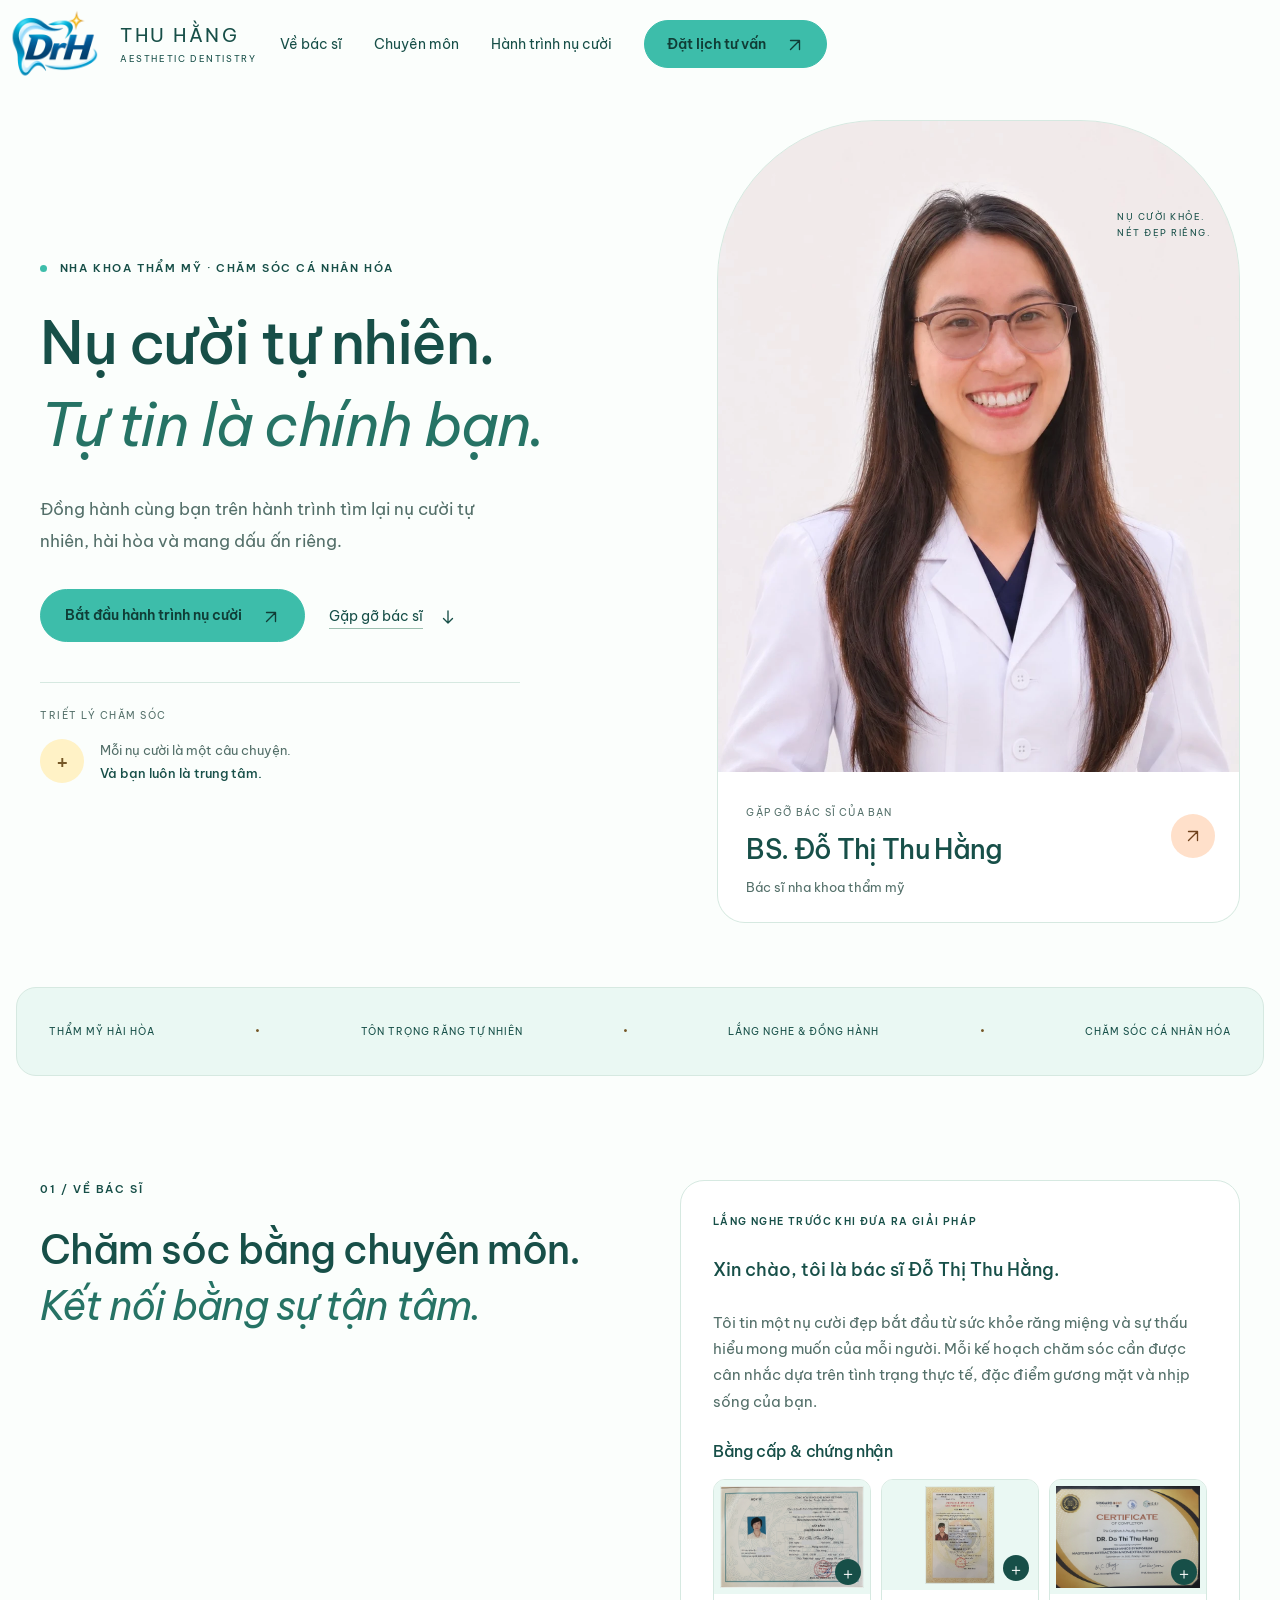
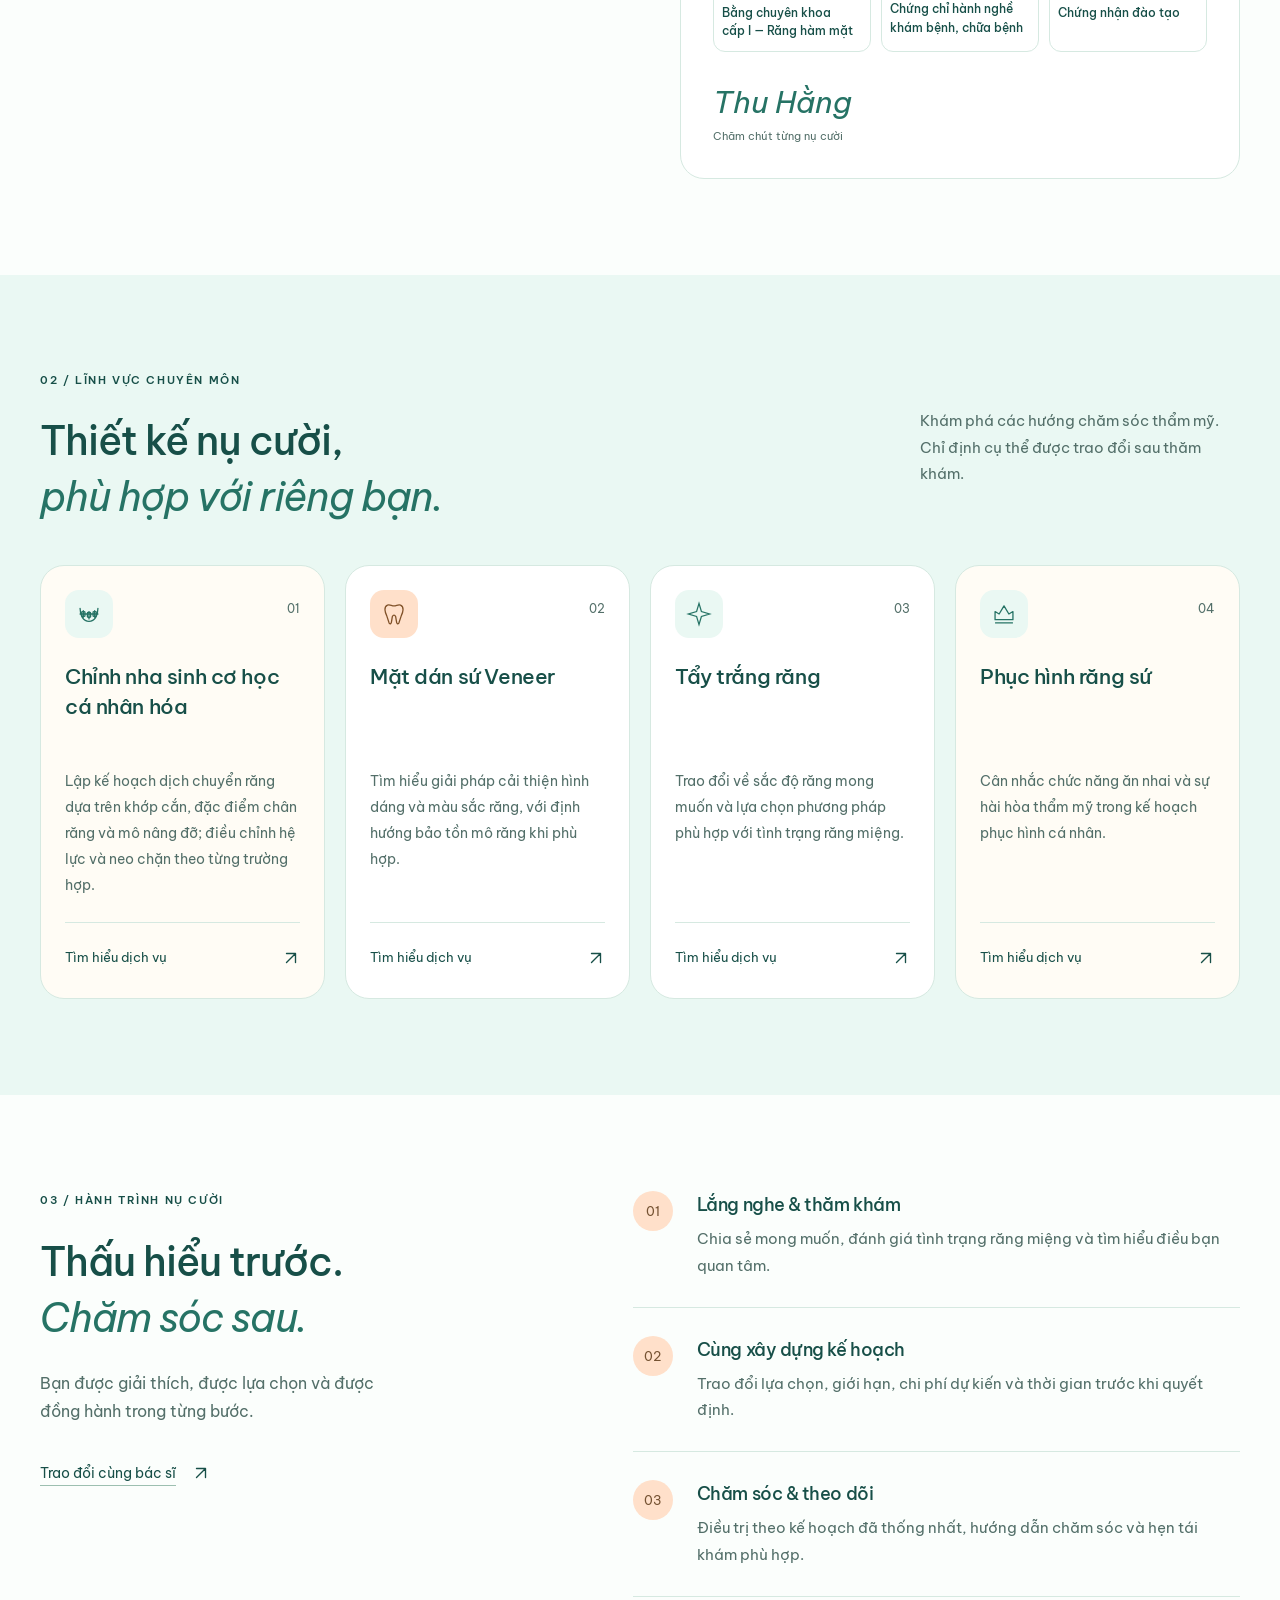
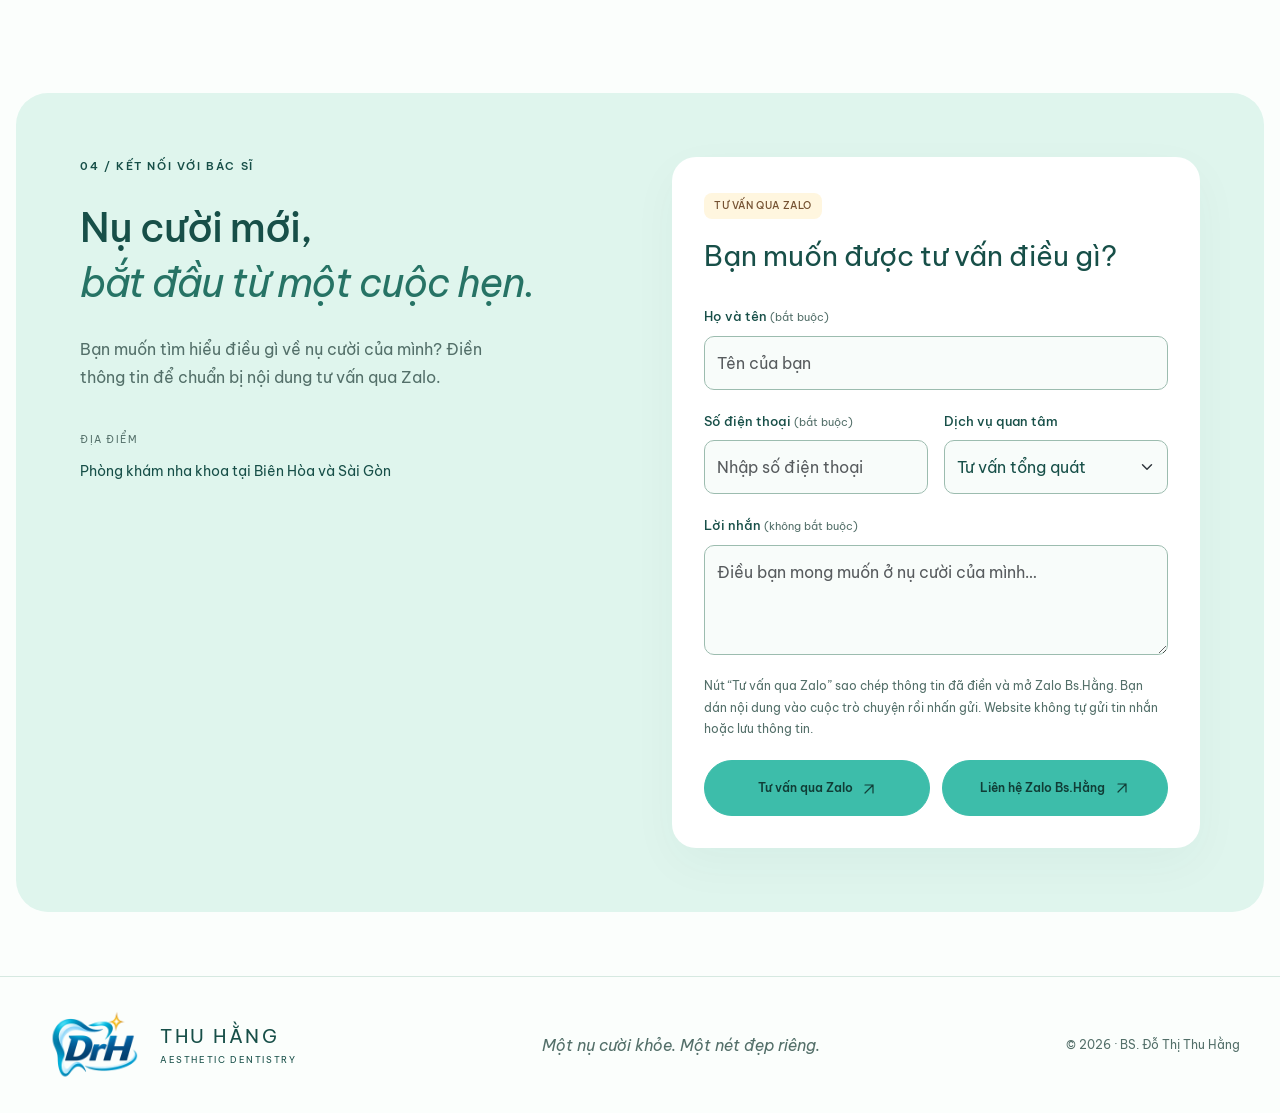
==== commit 61d9bbbc: "Fix license thumbnail aspect ratio with versioned image URLs" ====
--- a/index.html
+++ b/index.html
@@ -1,6 +1,6 @@
 <!doctype html>
 <html lang="vi">
-<head><meta charset="utf-8"><meta name="viewport" content="width=device-width, initial-scale=1"><meta name="description" content="BS. Đỗ Thị Thu Hằng — chuyên ngành Răng Hàm Mặt, chỉnh nha sinh cơ học cá nhân hóa và nha khoa thẩm mỹ. Khám tại Biên Hòa và Sài Gòn."><meta name="theme-color" content="#3DBDAA"><title>Bác sĩ Đỗ Thị Thu Hằng · Nha khoa thẩm mỹ</title><link rel="stylesheet" href="assets/vendor/bootstrap.min.css"><link rel="stylesheet" href="assets/style.css"><script src="assets/vendor/bootstrap.bundle.min.js" defer></script><script src="assets/app.js" defer></script><meta property="og:type" content="profile"><meta property="og:locale" content="vi_VN"><meta property="og:site_name" content="BS. Đỗ Thị Thu Hằng"><meta property="og:url" content="https://bsthuhang.top/"><meta property="og:title" content="BS. Đỗ Thị Thu Hằng · Nha khoa thẩm mỹ"><meta property="og:description" content="BS. Đỗ Thị Thu Hằng — chuyên ngành Răng Hàm Mặt, chỉnh nha sinh cơ học cá nhân hóa và nha khoa thẩm mỹ. Khám tại Biên Hòa và Sài Gòn."><meta property="og:image" content="https://bsthuhang.top/assets/bs-thu-hang-portrait-20261115.webp"><meta property="og:image:width" content="1024"><meta property="og:image:height" content="1280"><meta property="og:image:alt" content="Chân dung BS. Đỗ Thị Thu Hằng"><meta name="twitter:card" content="summary_large_image"><meta name="twitter:title" content="BS. Đỗ Thị Thu Hằng · Nha khoa thẩm mỹ"><meta name="twitter:description" content="BS. Đỗ Thị Thu Hằng — chuyên ngành Răng Hàm Mặt, chỉnh nha sinh cơ học cá nhân hóa và nha khoa thẩm mỹ. Khám tại Biên Hòa và Sài Gòn."><meta name="twitter:image" content="https://bsthuhang.top/assets/bs-thu-hang-portrait-20261115.webp"><meta name="twitter:image:alt" content="Chân dung BS. Đỗ Thị Thu Hằng"><script type="application/ld+json">{"@context":"https://schema.org","@type":"ProfilePage","@id":"https://bsthuhang.top/#profile","url":"https://bsthuhang.top/","name":"BS. Đỗ Thị Thu Hằng · Nha khoa thẩm mỹ","description":"BS. Đỗ Thị Thu Hằng — chuyên ngành Răng Hàm Mặt, chỉnh nha sinh cơ học cá nhân hóa và nha khoa thẩm mỹ. Khám tại Biên Hòa và Sài Gòn.","inLanguage":"vi-VN","mainEntity":{"@type":"Person","@id":"https://bsthuhang.top/#doctor","name":"Đỗ Thị Thu Hằng","honorificPrefix":"BS.","jobTitle":"Bác sĩ Răng Hàm Mặt","url":"https://bsthuhang.top/","image":"https://bsthuhang.top/assets/bs-thu-hang-portrait-20261115.webp","knowsAbout":["Chỉnh nha","Sinh cơ học chỉnh nha","Nha khoa thẩm mỹ","Phục hình răng sứ"],"hasCredential":{"@type":"EducationalOccupationalCredential","name":"Bằng chuyên khoa cấp I — Răng hàm mặt","credentialCategory":"Chuyên khoa cấp I","recognizedBy":{"@type":"EducationalOrganization","name":"Trường Đại học Y Dược Huế"}}}}</script></head>
+<head><meta charset="utf-8"><meta name="viewport" content="width=device-width, initial-scale=1"><meta name="description" content="BS. Đỗ Thị Thu Hằng — chuyên ngành Răng Hàm Mặt, chỉnh nha sinh cơ học cá nhân hóa và nha khoa thẩm mỹ. Khám tại Biên Hòa và Sài Gòn."><meta name="theme-color" content="#3DBDAA"><title>Bác sĩ Đỗ Thị Thu Hằng · Nha khoa thẩm mỹ</title><link rel="stylesheet" href="assets/vendor/bootstrap.min.css"><link rel="stylesheet" href="assets/style.css?v=license-ratio-20261115"><script src="assets/vendor/bootstrap.bundle.min.js" defer></script><script src="assets/app.js" defer></script><meta property="og:type" content="profile"><meta property="og:locale" content="vi_VN"><meta property="og:site_name" content="BS. Đỗ Thị Thu Hằng"><meta property="og:url" content="https://bsthuhang.top/"><meta property="og:title" content="BS. Đỗ Thị Thu Hằng · Nha khoa thẩm mỹ"><meta property="og:description" content="BS. Đỗ Thị Thu Hằng — chuyên ngành Răng Hàm Mặt, chỉnh nha sinh cơ học cá nhân hóa và nha khoa thẩm mỹ. Khám tại Biên Hòa và Sài Gòn."><meta property="og:image" content="https://bsthuhang.top/assets/bs-thu-hang-portrait-20261115.webp"><meta property="og:image:width" content="1024"><meta property="og:image:height" content="1280"><meta property="og:image:alt" content="Chân dung BS. Đỗ Thị Thu Hằng"><meta name="twitter:card" content="summary_large_image"><meta name="twitter:title" content="BS. Đỗ Thị Thu Hằng · Nha khoa thẩm mỹ"><meta name="twitter:description" content="BS. Đỗ Thị Thu Hằng — chuyên ngành Răng Hàm Mặt, chỉnh nha sinh cơ học cá nhân hóa và nha khoa thẩm mỹ. Khám tại Biên Hòa và Sài Gòn."><meta name="twitter:image" content="https://bsthuhang.top/assets/bs-thu-hang-portrait-20261115.webp"><meta name="twitter:image:alt" content="Chân dung BS. Đỗ Thị Thu Hằng"><script type="application/ld+json">{"@context":"https://schema.org","@type":"ProfilePage","@id":"https://bsthuhang.top/#profile","url":"https://bsthuhang.top/","name":"BS. Đỗ Thị Thu Hằng · Nha khoa thẩm mỹ","description":"BS. Đỗ Thị Thu Hằng — chuyên ngành Răng Hàm Mặt, chỉnh nha sinh cơ học cá nhân hóa và nha khoa thẩm mỹ. Khám tại Biên Hòa và Sài Gòn.","inLanguage":"vi-VN","mainEntity":{"@type":"Person","@id":"https://bsthuhang.top/#doctor","name":"Đỗ Thị Thu Hằng","honorificPrefix":"BS.","jobTitle":"Bác sĩ Răng Hàm Mặt","url":"https://bsthuhang.top/","image":"https://bsthuhang.top/assets/bs-thu-hang-portrait-20261115.webp","knowsAbout":["Chỉnh nha","Sinh cơ học chỉnh nha","Nha khoa thẩm mỹ","Phục hình răng sứ"],"hasCredential":{"@type":"EducationalOccupationalCredential","name":"Bằng chuyên khoa cấp I — Răng hàm mặt","credentialCategory":"Chuyên khoa cấp I","recognizedBy":{"@type":"EducationalOrganization","name":"Trường Đại học Y Dược Huế"}}}}</script></head>
 <body>
 <a class="skip-link" href="#main-content">Chuyển đến nội dung chính</a>
 <header class="navbar navbar-expand-md"><a class="brand" href="#" aria-label="Trang chủ"><img class="brand-logo" src="assets/logo.webp" width="480" height="320" alt="Logo DrH"><span>THU HẰNG<small>AESTHETIC DENTISTRY</small></span></a><button class="menu-toggle navbar-toggler" data-bs-toggle="collapse" data-bs-target="#navigation" aria-label="Mở menu" aria-expanded="false" aria-controls="navigation"><svg viewBox="0 0 24 24" fill="none" aria-hidden="true"><path d="M4 7h16M4 12h16M4 17h16" stroke="currentColor" stroke-width="1.8" stroke-linecap="round"/></svg></button><nav id="navigation" class="collapse navbar-collapse"><a href="#about">Về bác sĩ</a><a href="#expertise">Chuyên môn</a><a href="#approach">Hành trình nụ cười</a><a class="btn btn-primary button button-small" href="#appointment">Đặt lịch tư vấn <span><svg class="ui-icon" viewBox="0 0 24 24" fill="none" aria-hidden="true"><path d="M6 18 18 6M6 6h12v12" stroke="currentColor" stroke-width="1.8" stroke-linecap="round" stroke-linejoin="round"/></svg></span></a></nav></header>
--- a/assets/style.css
+++ b/assets/style.css
@@ -143,5 +143,5 @@
 .about-text .credential-badge,.about-text .credential-copy p,.about-text .credential-view{display:none}
 
 /* Fit the portrait practice certificate inside its thumbnail without distortion. */
-.about-text .credential-card[href$="/chung-chi-hanh-nghe.webp"] .credential-image{aspect-ratio:900/636;overflow:hidden}
-.about-text .credential-card[href$="/chung-chi-hanh-nghe.webp"] .credential-image img{position:absolute;inset:6px;width:calc(100% - 12px);height:calc(100% - 12px);aspect-ratio:auto;object-fit:contain;object-position:center}
+.about-text .credential-card[href*="/chung-chi-hanh-nghe.webp"] .credential-image{aspect-ratio:900/636;overflow:hidden}
+.about-text .credential-card[href*="/chung-chi-hanh-nghe.webp"] .credential-image img{position:absolute;inset:6px;width:calc(100% - 12px);height:calc(100% - 12px);aspect-ratio:auto;object-fit:contain;object-position:center}
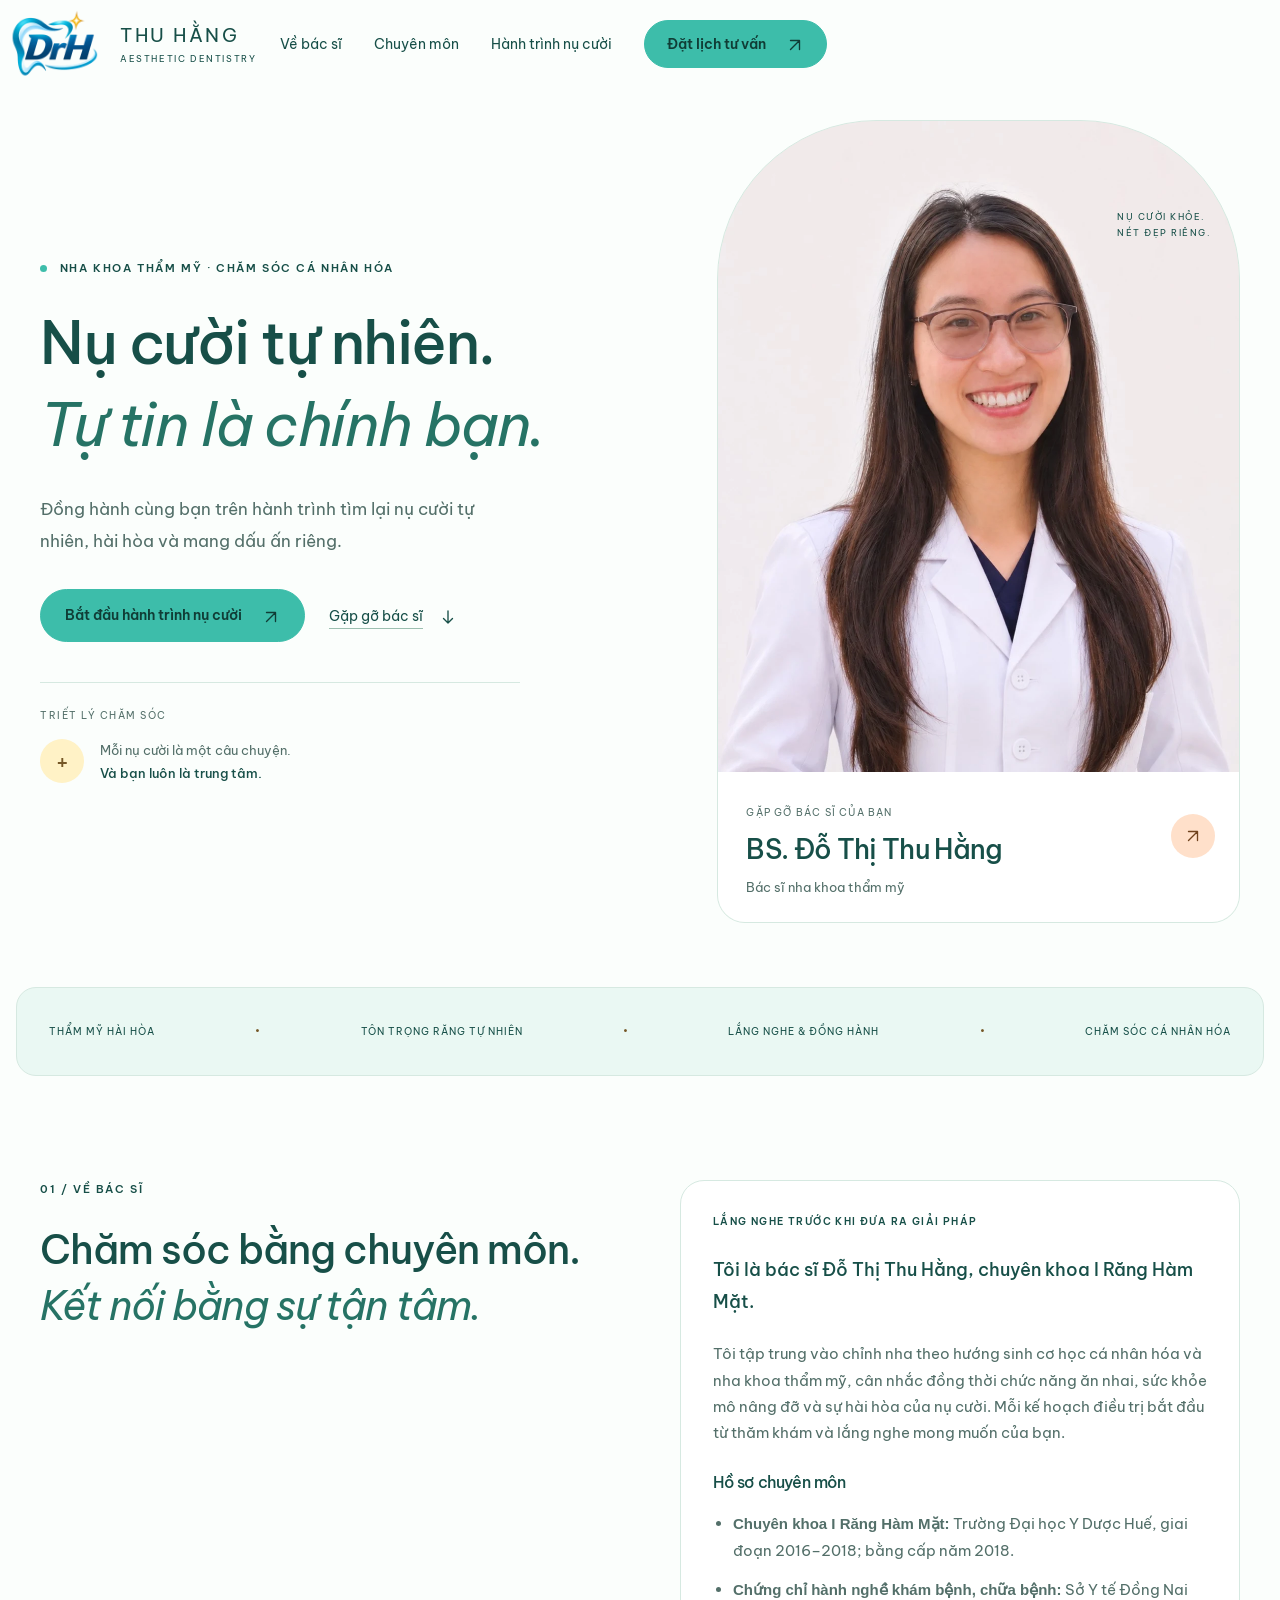
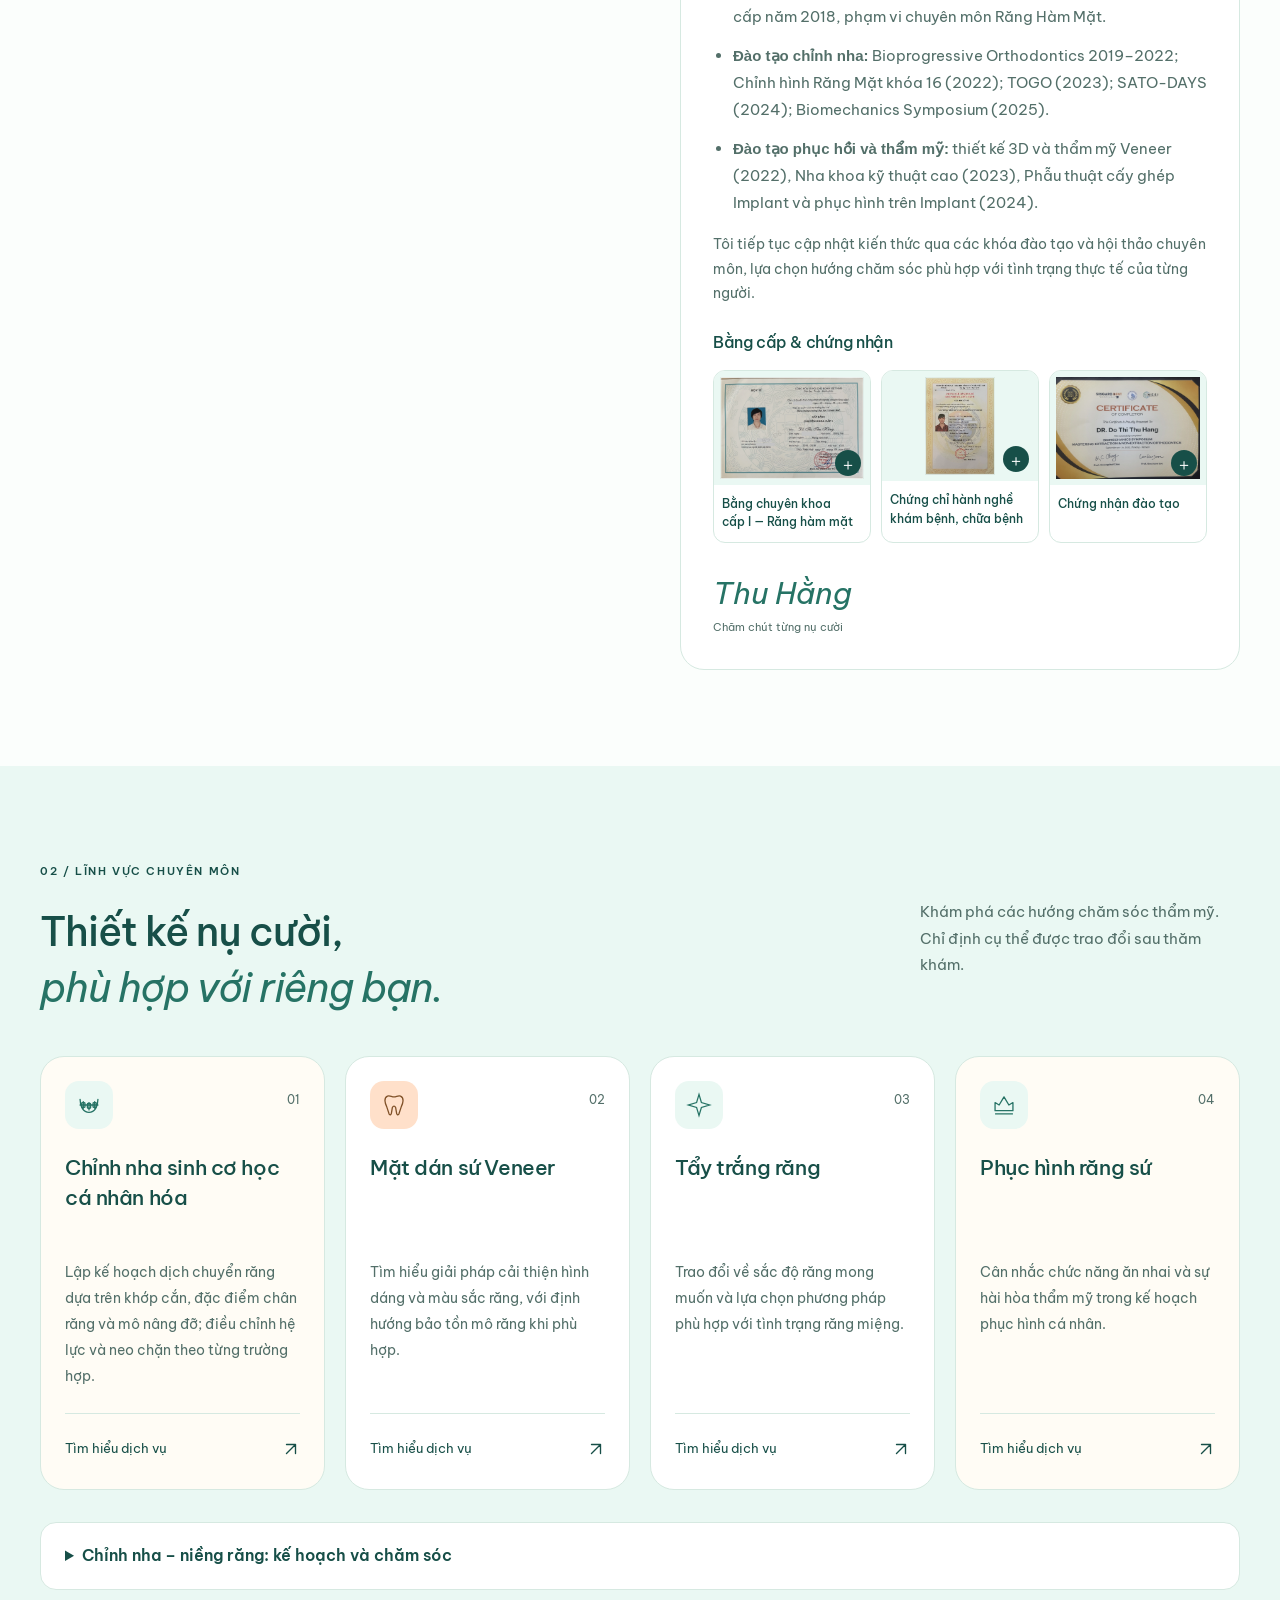
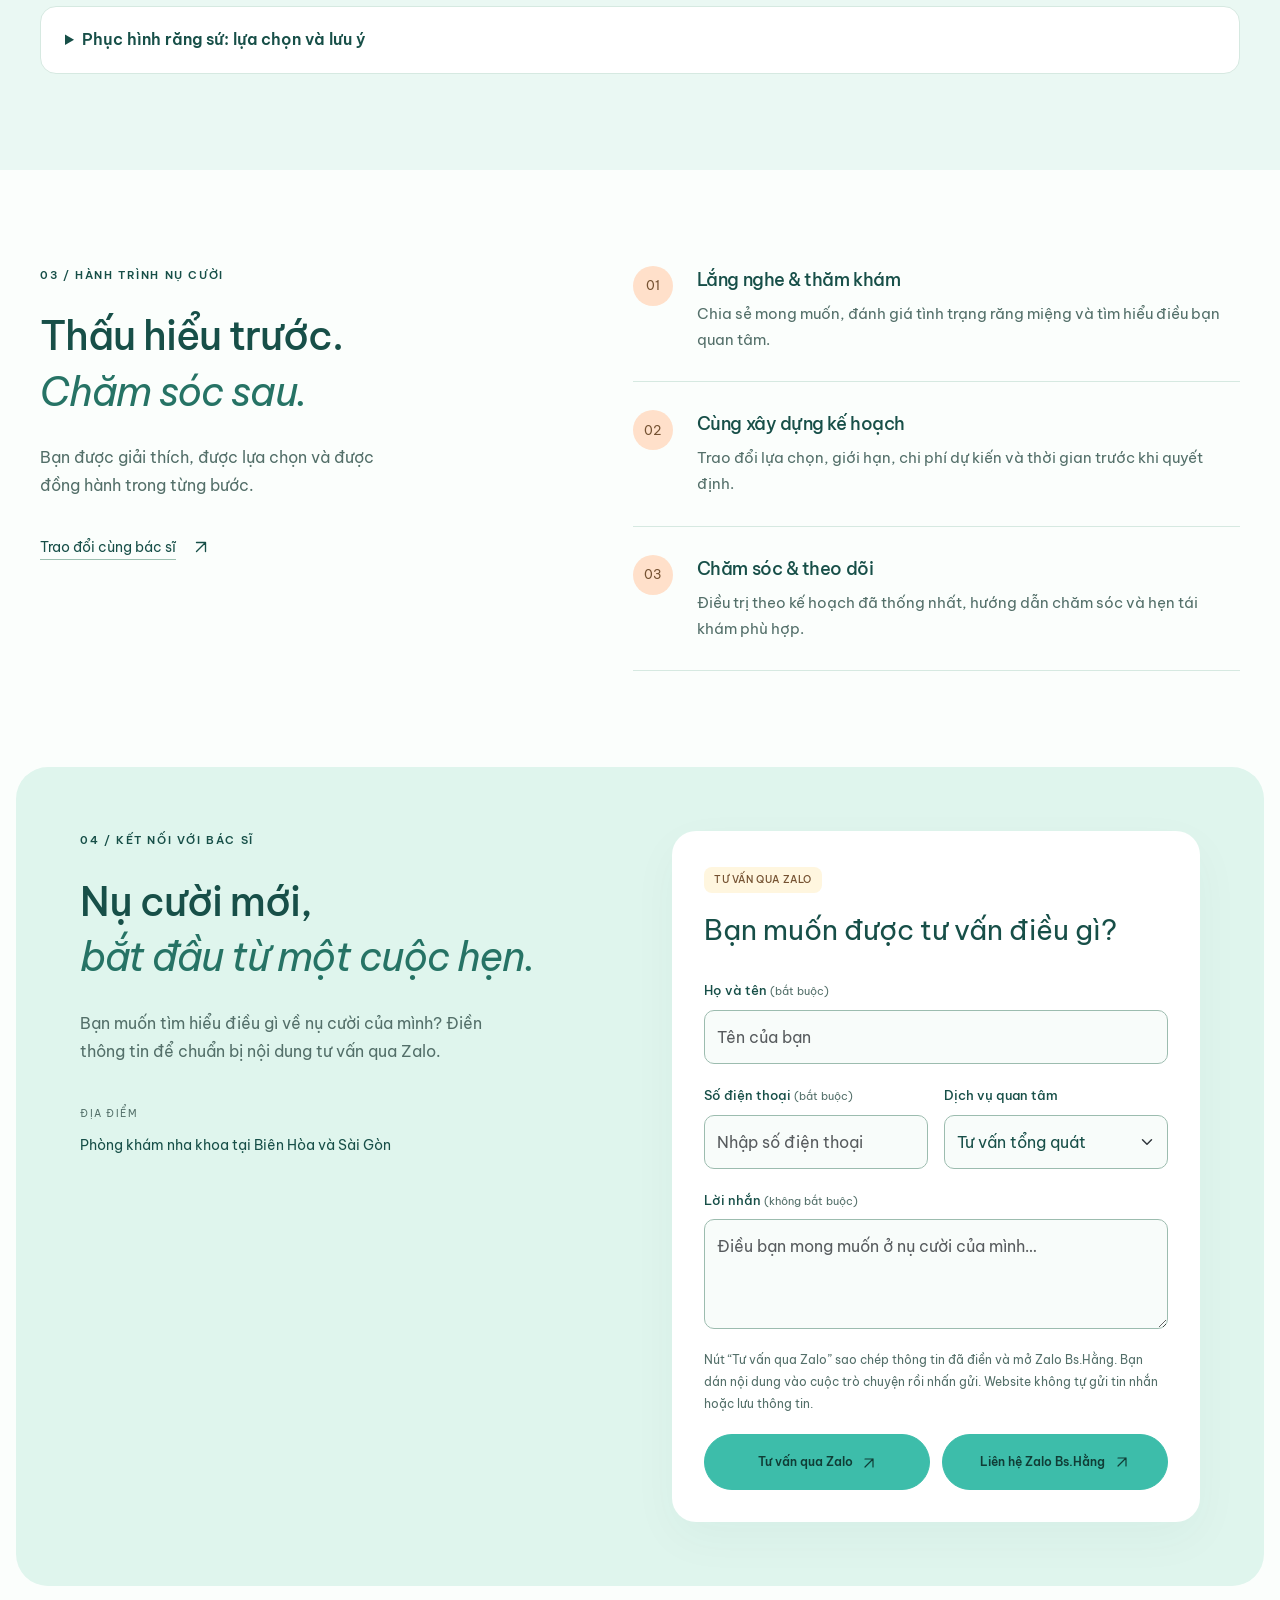
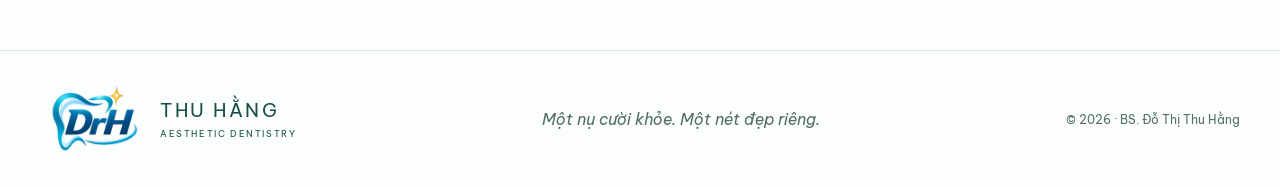
==== commit 0310e108: "Add professional biography and detailed orthodontics and ceramic restoration content" ====
--- a/index.html
+++ b/index.html
@@ -1,15 +1,15 @@
 <!doctype html>
 <html lang="vi">
-<head><meta charset="utf-8"><meta name="viewport" content="width=device-width, initial-scale=1"><meta name="description" content="BS. Đỗ Thị Thu Hằng — chuyên ngành Răng Hàm Mặt, chỉnh nha sinh cơ học cá nhân hóa và nha khoa thẩm mỹ. Khám tại Biên Hòa và Sài Gòn."><meta name="theme-color" content="#3DBDAA"><title>Bác sĩ Đỗ Thị Thu Hằng · Nha khoa thẩm mỹ</title><link rel="stylesheet" href="assets/vendor/bootstrap.min.css"><link rel="stylesheet" href="assets/style.css?v=license-ratio-20261115"><script src="assets/vendor/bootstrap.bundle.min.js" defer></script><script src="assets/app.js" defer></script><meta property="og:type" content="profile"><meta property="og:locale" content="vi_VN"><meta property="og:site_name" content="BS. Đỗ Thị Thu Hằng"><meta property="og:url" content="https://bsthuhang.top/"><meta property="og:title" content="BS. Đỗ Thị Thu Hằng · Nha khoa thẩm mỹ"><meta property="og:description" content="BS. Đỗ Thị Thu Hằng — chuyên ngành Răng Hàm Mặt, chỉnh nha sinh cơ học cá nhân hóa và nha khoa thẩm mỹ. Khám tại Biên Hòa và Sài Gòn."><meta property="og:image" content="https://bsthuhang.top/assets/bs-thu-hang-portrait-20261115.webp"><meta property="og:image:width" content="1024"><meta property="og:image:height" content="1280"><meta property="og:image:alt" content="Chân dung BS. Đỗ Thị Thu Hằng"><meta name="twitter:card" content="summary_large_image"><meta name="twitter:title" content="BS. Đỗ Thị Thu Hằng · Nha khoa thẩm mỹ"><meta name="twitter:description" content="BS. Đỗ Thị Thu Hằng — chuyên ngành Răng Hàm Mặt, chỉnh nha sinh cơ học cá nhân hóa và nha khoa thẩm mỹ. Khám tại Biên Hòa và Sài Gòn."><meta name="twitter:image" content="https://bsthuhang.top/assets/bs-thu-hang-portrait-20261115.webp"><meta name="twitter:image:alt" content="Chân dung BS. Đỗ Thị Thu Hằng"><script type="application/ld+json">{"@context":"https://schema.org","@type":"ProfilePage","@id":"https://bsthuhang.top/#profile","url":"https://bsthuhang.top/","name":"BS. Đỗ Thị Thu Hằng · Nha khoa thẩm mỹ","description":"BS. Đỗ Thị Thu Hằng — chuyên ngành Răng Hàm Mặt, chỉnh nha sinh cơ học cá nhân hóa và nha khoa thẩm mỹ. Khám tại Biên Hòa và Sài Gòn.","inLanguage":"vi-VN","mainEntity":{"@type":"Person","@id":"https://bsthuhang.top/#doctor","name":"Đỗ Thị Thu Hằng","honorificPrefix":"BS.","jobTitle":"Bác sĩ Răng Hàm Mặt","url":"https://bsthuhang.top/","image":"https://bsthuhang.top/assets/bs-thu-hang-portrait-20261115.webp","knowsAbout":["Chỉnh nha","Sinh cơ học chỉnh nha","Nha khoa thẩm mỹ","Phục hình răng sứ"],"hasCredential":{"@type":"EducationalOccupationalCredential","name":"Bằng chuyên khoa cấp I — Răng hàm mặt","credentialCategory":"Chuyên khoa cấp I","recognizedBy":{"@type":"EducationalOrganization","name":"Trường Đại học Y Dược Huế"}}}}</script></head>
+<head><meta charset="utf-8"><meta name="viewport" content="width=device-width, initial-scale=1"><meta name="description" content="BS. Đỗ Thị Thu Hằng — chuyên ngành Răng Hàm Mặt, chỉnh nha sinh cơ học cá nhân hóa và nha khoa thẩm mỹ. Khám tại Biên Hòa và Sài Gòn."><meta name="theme-color" content="#3DBDAA"><title>Bác sĩ Đỗ Thị Thu Hằng · Nha khoa thẩm mỹ</title><link rel="stylesheet" href="assets/vendor/bootstrap.min.css"><link rel="stylesheet" href="assets/style.css?v=service-content-20261115"><script src="assets/vendor/bootstrap.bundle.min.js" defer></script><script src="assets/app.js?v=service-content-20261115" defer></script><meta property="og:type" content="profile"><meta property="og:locale" content="vi_VN"><meta property="og:site_name" content="BS. Đỗ Thị Thu Hằng"><meta property="og:url" content="https://bsthuhang.top/"><meta property="og:title" content="BS. Đỗ Thị Thu Hằng · Nha khoa thẩm mỹ"><meta property="og:description" content="BS. Đỗ Thị Thu Hằng — chuyên ngành Răng Hàm Mặt, chỉnh nha sinh cơ học cá nhân hóa và nha khoa thẩm mỹ. Khám tại Biên Hòa và Sài Gòn."><meta property="og:image" content="https://bsthuhang.top/assets/bs-thu-hang-portrait-20261115.webp"><meta property="og:image:width" content="1024"><meta property="og:image:height" content="1280"><meta property="og:image:alt" content="Chân dung BS. Đỗ Thị Thu Hằng"><meta name="twitter:card" content="summary_large_image"><meta name="twitter:title" content="BS. Đỗ Thị Thu Hằng · Nha khoa thẩm mỹ"><meta name="twitter:description" content="BS. Đỗ Thị Thu Hằng — chuyên ngành Răng Hàm Mặt, chỉnh nha sinh cơ học cá nhân hóa và nha khoa thẩm mỹ. Khám tại Biên Hòa và Sài Gòn."><meta name="twitter:image" content="https://bsthuhang.top/assets/bs-thu-hang-portrait-20261115.webp"><meta name="twitter:image:alt" content="Chân dung BS. Đỗ Thị Thu Hằng"><script type="application/ld+json">{"@context":"https://schema.org","@type":"ProfilePage","@id":"https://bsthuhang.top/#profile","url":"https://bsthuhang.top/","name":"BS. Đỗ Thị Thu Hằng · Nha khoa thẩm mỹ","description":"BS. Đỗ Thị Thu Hằng — chuyên ngành Răng Hàm Mặt, chỉnh nha sinh cơ học cá nhân hóa và nha khoa thẩm mỹ. Khám tại Biên Hòa và Sài Gòn.","inLanguage":"vi-VN","mainEntity":{"@type":"Person","@id":"https://bsthuhang.top/#doctor","name":"Đỗ Thị Thu Hằng","honorificPrefix":"BS.","jobTitle":"Bác sĩ Răng Hàm Mặt","url":"https://bsthuhang.top/","image":"https://bsthuhang.top/assets/bs-thu-hang-portrait-20261115.webp","knowsAbout":["Chỉnh nha","Sinh cơ học chỉnh nha","Nha khoa thẩm mỹ","Phục hình răng sứ"],"hasCredential":{"@type":"EducationalOccupationalCredential","name":"Bằng chuyên khoa cấp I — Răng hàm mặt","credentialCategory":"Chuyên khoa cấp I","recognizedBy":{"@type":"EducationalOrganization","name":"Trường Đại học Y Dược Huế"}}}}</script></head>
 <body>
 <a class="skip-link" href="#main-content">Chuyển đến nội dung chính</a>
 <header class="navbar navbar-expand-md"><a class="brand" href="#" aria-label="Trang chủ"><img class="brand-logo" src="assets/logo.webp" width="480" height="320" alt="Logo DrH"><span>THU HẰNG<small>AESTHETIC DENTISTRY</small></span></a><button class="menu-toggle navbar-toggler" data-bs-toggle="collapse" data-bs-target="#navigation" aria-label="Mở menu" aria-expanded="false" aria-controls="navigation"><svg viewBox="0 0 24 24" fill="none" aria-hidden="true"><path d="M4 7h16M4 12h16M4 17h16" stroke="currentColor" stroke-width="1.8" stroke-linecap="round"/></svg></button><nav id="navigation" class="collapse navbar-collapse"><a href="#about">Về bác sĩ</a><a href="#expertise">Chuyên môn</a><a href="#approach">Hành trình nụ cười</a><a class="btn btn-primary button button-small" href="#appointment">Đặt lịch tư vấn <span><svg class="ui-icon" viewBox="0 0 24 24" fill="none" aria-hidden="true"><path d="M6 18 18 6M6 6h12v12" stroke="currentColor" stroke-width="1.8" stroke-linecap="round" stroke-linejoin="round"/></svg></span></a></nav></header>
 <main id="main-content">
 <section class="hero" aria-labelledby="hero-title"><div class="hero-copy"><p class="eyebrow"><span></span> NHA KHOA THẨM MỸ · CHĂM SÓC CÁ NHÂN HÓA</p><h1 id="hero-title">Nụ cười tự nhiên.<br><em>Tự tin là chính bạn.</em></h1><p class="hero-description">Đồng hành cùng bạn trên hành trình tìm lại nụ cười tự nhiên, hài hòa và mang dấu ấn riêng.</p><div class="hero-actions"><a class="btn btn-primary button" href="#appointment">Bắt đầu hành trình nụ cười <span><svg class="ui-icon" viewBox="0 0 24 24" fill="none" aria-hidden="true"><path d="M6 18 18 6M6 6h12v12" stroke="currentColor" stroke-width="1.8" stroke-linecap="round" stroke-linejoin="round"/></svg></span></a><a class="text-link" href="#about">Gặp gỡ bác sĩ <span><svg class="ui-icon" viewBox="0 0 24 24" fill="none" aria-hidden="true"><path d="M12 4v16m-6-6 6 6 6-6" stroke="currentColor" stroke-width="1.8" stroke-linecap="round" stroke-linejoin="round"/></svg></span></a></div><div class="hero-note"><span class="care-label">TRIẾT LÝ CHĂM SÓC</span><span class="line-art" aria-hidden="true">+</span><p>Mỗi nụ cười là một câu chuyện.<br><strong>Và bạn luôn là trung tâm.</strong></p></div></div><div class="hero-visual"><img src="assets/bs-thu-hang-portrait-20261115.webp" width="1024" height="1280" fetchpriority="high" alt="Chân dung BS. Đỗ Thị Thu Hằng"><div class="visual-top">NỤ CƯỜI KHỎE.<br>NÉT ĐẸP RIÊNG.</div><div class="doctor-tag"><span>GẶP GỠ BÁC SĨ CỦA BẠN</span><h2>BS. Đỗ Thị Thu Hằng</h2><p>Bác sĩ nha khoa thẩm mỹ</p><a href="#about" aria-label="Xem giới thiệu bác sĩ"><svg class="ui-icon" viewBox="0 0 24 24" fill="none" aria-hidden="true"><path d="M6 18 18 6M6 6h12v12" stroke="currentColor" stroke-width="1.8" stroke-linecap="round" stroke-linejoin="round"/></svg></a></div></div></section>
 <div class="values"><span>THẨM MỸ HÀI HÒA</span><i aria-hidden="true">·</i><span>TÔN TRỌNG RĂNG TỰ NHIÊN</span><i aria-hidden="true">·</i><span>LẮNG NGHE & ĐỒNG HÀNH</span><i aria-hidden="true">·</i><span>CHĂM SÓC CÁ NHÂN HÓA</span></div>
-<section id="about" class="about section"><div><p class="eyebrow">01 / VỀ BÁC SĨ</p><h2>Chăm sóc bằng chuyên môn.<br><em>Kết nối bằng sự tận tâm.</em></h2></div><div class="about-text"><span class="section-kicker">LẮNG NGHE TRƯỚC KHI ĐƯA RA GIẢI PHÁP</span><p>Xin chào, tôi là bác sĩ Đỗ Thị Thu Hằng.</p><p>Tôi tin một nụ cười đẹp bắt đầu từ sức khỏe răng miệng và sự thấu hiểu mong muốn của mỗi người. Mỗi kế hoạch chăm sóc cần được cân nhắc dựa trên tình trạng thực tế, đặc điểm gương mặt và nhịp sống của bạn.</p><div id="credentials" class="credentials-inline" aria-labelledby="credentials-title"><h3 id="credentials-title">Bằng cấp &amp; chứng nhận</h3><div class="credential-grid"><a class="credential-card" href="assets/credentials/bang-chuyen-khoa.webp?v=privacy-20261115" data-credential data-title="Bằng chuyên khoa cấp I — Răng hàm mặt" data-description="Trường Đại học Y Dược Huế · Năm cấp: 2018."><div class="credential-image"><img src="assets/credentials/bang-chuyen-khoa.webp?v=privacy-20261115" width="1624" height="1171" loading="lazy" alt="Bằng chuyên khoa cấp I — Răng hàm mặt của BS. Đỗ Thị Thu Hằng, bản ảnh đã che số định danh và chèn watermark"><span class="credential-expand" aria-hidden="true">＋</span></div><div class="credential-copy"><h3>Bằng chuyên khoa cấp I — Răng hàm mặt</h3><p>Trường Đại học Y Dược Huế · Năm cấp: 2018.</p><span class="credential-view">Bấm để xem lớn</span></div></a><a class="credential-card" href="assets/credentials/chung-chi-hanh-nghe.webp?v=privacy-20261115" data-credential data-title="Chứng chỉ hành nghề khám bệnh, chữa bệnh" data-description="Sở Y tế Đồng Nai · Năm cấp: 2018."><div class="credential-image"><img src="assets/credentials/chung-chi-hanh-nghe.webp?v=privacy-20261115" width="884" height="1252" loading="lazy" alt="Chứng chỉ hành nghề khám bệnh, chữa bệnh của BS. Đỗ Thị Thu Hằng, bản ảnh đã che số định danh và chèn watermark"><span class="credential-expand" aria-hidden="true">＋</span></div><div class="credential-copy"><h3>Chứng chỉ hành nghề khám bệnh, chữa bệnh</h3><p>Sở Y tế Đồng Nai · Năm cấp: 2018.</p><span class="credential-view">Bấm để xem lớn</span></div></a><a class="credential-card" href="assets/credentials/biencohoc-chinh-nha-2025.webp" data-credential data-credential-gallery="training-certificates" data-title="Chứng nhận đào tạo" data-description="Các khóa đào tạo và hội thảo chuyên môn đã tham dự."><div class="credential-image"><img src="assets/credentials/biencohoc-chinh-nha-2025.webp" width="1600" height="1200" loading="lazy" alt="Chứng nhận hoàn thành hội thảo sinh cơ học chỉnh nha của BS. Đỗ Thị Thu Hằng, Đà Nẵng, 20–21/09/2025"><span class="credential-expand" aria-hidden="true">＋</span></div><div class="credential-copy"><h3>Chứng nhận đào tạo</h3><p>Các khóa đào tạo và hội thảo chuyên môn đã tham dự.</p><span class="credential-view">Bấm xem các chứng nhận</span></div></a></div></div><div class="signature">Thu Hằng <span>Chăm chút từng nụ cười</span></div></div></section>
+<section id="about" class="about section"><div><p class="eyebrow">01 / VỀ BÁC SĨ</p><h2>Chăm sóc bằng chuyên môn.<br><em>Kết nối bằng sự tận tâm.</em></h2></div><div class="about-text"><span class="section-kicker">LẮNG NGHE TRƯỚC KHI ĐƯA RA GIẢI PHÁP</span><p>Tôi là bác sĩ Đỗ Thị Thu Hằng, chuyên khoa I Răng Hàm Mặt.</p><p>Tôi tập trung vào chỉnh nha theo hướng sinh cơ học cá nhân hóa và nha khoa thẩm mỹ, cân nhắc đồng thời chức năng ăn nhai, sức khỏe mô nâng đỡ và sự hài hòa của nụ cười. Mỗi kế hoạch điều trị bắt đầu từ thăm khám và lắng nghe mong muốn của bạn.</p><div class="professional-profile"><h3>Hồ sơ chuyên môn</h3><ul><li><strong>Chuyên khoa I Răng Hàm Mặt:</strong> Trường Đại học Y Dược Huế, giai đoạn 2016–2018; bằng cấp năm 2018.</li><li><strong>Chứng chỉ hành nghề khám bệnh, chữa bệnh:</strong> Sở Y tế Đồng Nai cấp năm 2018, phạm vi chuyên môn Răng Hàm Mặt.</li><li><strong>Đào tạo chỉnh nha:</strong> Bioprogressive Orthodontics 2019–2022; Chỉnh hình Răng Mặt khóa 16 (2022); TOGO (2023); SATO-DAYS (2024); Biomechanics Symposium (2025).</li><li><strong>Đào tạo phục hồi và thẩm mỹ:</strong> thiết kế 3D và thẩm mỹ Veneer (2022), Nha khoa kỹ thuật cao (2023), Phẫu thuật cấy ghép Implant và phục hình trên Implant (2024).</li></ul><p>Tôi tiếp tục cập nhật kiến thức qua các khóa đào tạo và hội thảo chuyên môn, lựa chọn hướng chăm sóc phù hợp với tình trạng thực tế của từng người.</p></div><div id="credentials" class="credentials-inline" aria-labelledby="credentials-title"><h3 id="credentials-title">Bằng cấp &amp; chứng nhận</h3><div class="credential-grid"><a class="credential-card" href="assets/credentials/bang-chuyen-khoa.webp?v=privacy-20261115" data-credential data-title="Bằng chuyên khoa cấp I — Răng hàm mặt" data-description="Trường Đại học Y Dược Huế · Năm cấp: 2018."><div class="credential-image"><img src="assets/credentials/bang-chuyen-khoa.webp?v=privacy-20261115" width="1624" height="1171" loading="lazy" alt="Bằng chuyên khoa cấp I — Răng hàm mặt của BS. Đỗ Thị Thu Hằng, bản ảnh đã che số định danh và chèn watermark"><span class="credential-expand" aria-hidden="true">＋</span></div><div class="credential-copy"><h3>Bằng chuyên khoa cấp I — Răng hàm mặt</h3><p>Trường Đại học Y Dược Huế · Năm cấp: 2018.</p><span class="credential-view">Bấm để xem lớn</span></div></a><a class="credential-card" href="assets/credentials/chung-chi-hanh-nghe.webp?v=privacy-20261115" data-credential data-title="Chứng chỉ hành nghề khám bệnh, chữa bệnh" data-description="Sở Y tế Đồng Nai · Năm cấp: 2018."><div class="credential-image"><img src="assets/credentials/chung-chi-hanh-nghe.webp?v=privacy-20261115" width="884" height="1252" loading="lazy" alt="Chứng chỉ hành nghề khám bệnh, chữa bệnh của BS. Đỗ Thị Thu Hằng, bản ảnh đã che số định danh và chèn watermark"><span class="credential-expand" aria-hidden="true">＋</span></div><div class="credential-copy"><h3>Chứng chỉ hành nghề khám bệnh, chữa bệnh</h3><p>Sở Y tế Đồng Nai · Năm cấp: 2018.</p><span class="credential-view">Bấm để xem lớn</span></div></a><a class="credential-card" href="assets/credentials/biencohoc-chinh-nha-2025.webp" data-credential data-credential-gallery="training-certificates" data-title="Chứng nhận đào tạo" data-description="Các khóa đào tạo và hội thảo chuyên môn đã tham dự."><div class="credential-image"><img src="assets/credentials/biencohoc-chinh-nha-2025.webp" width="1600" height="1200" loading="lazy" alt="Chứng nhận hoàn thành hội thảo sinh cơ học chỉnh nha của BS. Đỗ Thị Thu Hằng, Đà Nẵng, 20–21/09/2025"><span class="credential-expand" aria-hidden="true">＋</span></div><div class="credential-copy"><h3>Chứng nhận đào tạo</h3><p>Các khóa đào tạo và hội thảo chuyên môn đã tham dự.</p><span class="credential-view">Bấm xem các chứng nhận</span></div></a></div></div><div class="signature">Thu Hằng <span>Chăm chút từng nụ cười</span></div></div></section>
 
-<section id="expertise" class="expertise section"><div class="section-heading"><div><p class="eyebrow">02 / LĨNH VỰC CHUYÊN MÔN</p><h2>Thiết kế nụ cười,<br><em>phù hợp với riêng bạn.</em></h2></div><p>Khám phá các hướng chăm sóc thẩm mỹ.<br>Chỉ định cụ thể được trao đổi sau thăm khám.</p></div><div class="service-grid row g-4"><div class="col-12 col-md-6 col-xl-3"><article class="card h-100"><span class="service-icon" aria-hidden="true"><svg viewBox="0 0 32 32" fill="none"><path d="M5 9c0 9 4 16 11 16S27 18 27 9M5 16h22M9 12v8m7-7v9m7-10v8" stroke="currentColor" stroke-width="1.6" stroke-linecap="round"/><rect x="7" y="13" width="4" height="6" rx="1" stroke="currentColor" stroke-width="1.6"/><rect x="14" y="14" width="4" height="6" rx="1" stroke="currentColor" stroke-width="1.6"/><rect x="21" y="13" width="4" height="6" rx="1" stroke="currentColor" stroke-width="1.6"/></svg></span><span class="number">01</span><h3>Chỉnh nha sinh cơ học cá nhân hóa</h3><p>Lập kế hoạch dịch chuyển răng dựa trên khớp cắn, đặc điểm chân răng và mô nâng đỡ; điều chỉnh hệ lực và neo chặn theo từng trường hợp.</p><button data-service="Chỉnh nha sinh cơ học cá nhân hóa">Tìm hiểu dịch vụ <span><svg class="ui-icon" viewBox="0 0 24 24" fill="none" aria-hidden="true"><path d="M6 18 18 6M6 6h12v12" stroke="currentColor" stroke-width="1.8" stroke-linecap="round" stroke-linejoin="round"/></svg></span></button></article></div><div class="col-12 col-md-6 col-xl-3"><article class="card h-100"><span class="service-icon" aria-hidden="true"><svg viewBox="0 0 32 32" fill="none"><path d="M8 5c-5 2-3 9-1 13l3 9c1 2 3 1 3-2l1-6c1-2 3-2 4 0l1 6c0 3 2 4 3 2l3-9c2-4 4-11-1-13-3-1-5 1-8 1S11 4 8 5Z" stroke="currentColor" stroke-width="1.6"/></svg></span><span class="number">02</span><h3>Mặt dán sứ Veneer</h3><p>Tìm hiểu giải pháp cải thiện hình dáng và màu sắc răng, với định hướng bảo tồn mô răng khi phù hợp.</p><button data-service="Mặt dán sứ Veneer">Tìm hiểu dịch vụ <span><svg class="ui-icon" viewBox="0 0 24 24" fill="none" aria-hidden="true"><path d="M6 18 18 6M6 6h12v12" stroke="currentColor" stroke-width="1.8" stroke-linecap="round" stroke-linejoin="round"/></svg></span></button></article></div><div class="col-12 col-md-6 col-xl-3"><article class="card h-100"><span class="service-icon" aria-hidden="true"><svg viewBox="0 0 32 32" fill="none"><path d="m16 3 3 10 10 3-10 3-3 10-3-10-10-3 10-3 3-10Z" stroke="currentColor" stroke-width="1.6"/></svg></span><span class="number">03</span><h3>Tẩy trắng răng</h3><p>Trao đổi về sắc độ răng mong muốn và lựa chọn phương pháp phù hợp với tình trạng răng miệng.</p><button data-service="Tẩy trắng răng">Tìm hiểu dịch vụ <span><svg class="ui-icon" viewBox="0 0 24 24" fill="none" aria-hidden="true"><path d="M6 18 18 6M6 6h12v12" stroke="currentColor" stroke-width="1.8" stroke-linecap="round" stroke-linejoin="round"/></svg></span></button></article></div><div class="col-12 col-md-6 col-xl-3"><article class="card h-100"><span class="service-icon" aria-hidden="true"><svg viewBox="0 0 32 32" fill="none"><path d="M5 23V13l5 3 6-10 6 10 5-3v10H5Zm0 4h22" stroke="currentColor" stroke-width="1.6" stroke-linejoin="round"/></svg></span><span class="number">04</span><h3>Phục hình răng sứ</h3><p>Cân nhắc chức năng ăn nhai và sự hài hòa thẩm mỹ trong kế hoạch phục hình cá nhân.</p><button data-service="Phục hình răng sứ">Tìm hiểu dịch vụ <span><svg class="ui-icon" viewBox="0 0 24 24" fill="none" aria-hidden="true"><path d="M6 18 18 6M6 6h12v12" stroke="currentColor" stroke-width="1.8" stroke-linecap="round" stroke-linejoin="round"/></svg></span></button></article></div></div></section>
+<section id="expertise" class="expertise section"><div class="section-heading"><div><p class="eyebrow">02 / LĨNH VỰC CHUYÊN MÔN</p><h2>Thiết kế nụ cười,<br><em>phù hợp với riêng bạn.</em></h2></div><p>Khám phá các hướng chăm sóc thẩm mỹ.<br>Chỉ định cụ thể được trao đổi sau thăm khám.</p></div><div class="service-grid row g-4"><div class="col-12 col-md-6 col-xl-3"><article class="card h-100"><span class="service-icon" aria-hidden="true"><svg viewBox="0 0 32 32" fill="none"><path d="M5 9c0 9 4 16 11 16S27 18 27 9M5 16h22M9 12v8m7-7v9m7-10v8" stroke="currentColor" stroke-width="1.6" stroke-linecap="round"/><rect x="7" y="13" width="4" height="6" rx="1" stroke="currentColor" stroke-width="1.6"/><rect x="14" y="14" width="4" height="6" rx="1" stroke="currentColor" stroke-width="1.6"/><rect x="21" y="13" width="4" height="6" rx="1" stroke="currentColor" stroke-width="1.6"/></svg></span><span class="number">01</span><h3>Chỉnh nha sinh cơ học cá nhân hóa</h3><p>Lập kế hoạch dịch chuyển răng dựa trên khớp cắn, đặc điểm chân răng và mô nâng đỡ; điều chỉnh hệ lực và neo chặn theo từng trường hợp.</p><button data-service="Chỉnh nha sinh cơ học cá nhân hóa">Tìm hiểu dịch vụ <span><svg class="ui-icon" viewBox="0 0 24 24" fill="none" aria-hidden="true"><path d="M6 18 18 6M6 6h12v12" stroke="currentColor" stroke-width="1.8" stroke-linecap="round" stroke-linejoin="round"/></svg></span></button></article></div><div class="col-12 col-md-6 col-xl-3"><article class="card h-100"><span class="service-icon" aria-hidden="true"><svg viewBox="0 0 32 32" fill="none"><path d="M8 5c-5 2-3 9-1 13l3 9c1 2 3 1 3-2l1-6c1-2 3-2 4 0l1 6c0 3 2 4 3 2l3-9c2-4 4-11-1-13-3-1-5 1-8 1S11 4 8 5Z" stroke="currentColor" stroke-width="1.6"/></svg></span><span class="number">02</span><h3>Mặt dán sứ Veneer</h3><p>Tìm hiểu giải pháp cải thiện hình dáng và màu sắc răng, với định hướng bảo tồn mô răng khi phù hợp.</p><button data-service="Mặt dán sứ Veneer">Tìm hiểu dịch vụ <span><svg class="ui-icon" viewBox="0 0 24 24" fill="none" aria-hidden="true"><path d="M6 18 18 6M6 6h12v12" stroke="currentColor" stroke-width="1.8" stroke-linecap="round" stroke-linejoin="round"/></svg></span></button></article></div><div class="col-12 col-md-6 col-xl-3"><article class="card h-100"><span class="service-icon" aria-hidden="true"><svg viewBox="0 0 32 32" fill="none"><path d="m16 3 3 10 10 3-10 3-3 10-3-10-10-3 10-3 3-10Z" stroke="currentColor" stroke-width="1.6"/></svg></span><span class="number">03</span><h3>Tẩy trắng răng</h3><p>Trao đổi về sắc độ răng mong muốn và lựa chọn phương pháp phù hợp với tình trạng răng miệng.</p><button data-service="Tẩy trắng răng">Tìm hiểu dịch vụ <span><svg class="ui-icon" viewBox="0 0 24 24" fill="none" aria-hidden="true"><path d="M6 18 18 6M6 6h12v12" stroke="currentColor" stroke-width="1.8" stroke-linecap="round" stroke-linejoin="round"/></svg></span></button></article></div><div class="col-12 col-md-6 col-xl-3"><article class="card h-100"><span class="service-icon" aria-hidden="true"><svg viewBox="0 0 32 32" fill="none"><path d="M5 23V13l5 3 6-10 6 10 5-3v10H5Zm0 4h22" stroke="currentColor" stroke-width="1.6" stroke-linejoin="round"/></svg></span><span class="number">04</span><h3>Phục hình răng sứ</h3><p>Cân nhắc chức năng ăn nhai và sự hài hòa thẩm mỹ trong kế hoạch phục hình cá nhân.</p><button data-service="Phục hình răng sứ">Tìm hiểu dịch vụ <span><svg class="ui-icon" viewBox="0 0 24 24" fill="none" aria-hidden="true"><path d="M6 18 18 6M6 6h12v12" stroke="currentColor" stroke-width="1.8" stroke-linecap="round" stroke-linejoin="round"/></svg></span></button></article></div></div><div class="service-details" aria-label="Thông tin điều trị"><details id="chinh-nha-nieng-rang" class="service-detail"><summary>Chỉnh nha – niềng răng: kế hoạch và chăm sóc</summary><div><p>Chỉnh nha – niềng răng không chỉ nhằm sắp đều răng mà còn hướng đến sự hài hòa giữa khớp cắn, chức năng ăn nhai và nụ cười. Răng chen chúc, thưa, chìa hoặc một số dạng sai khớp cắn có thể được cân nhắc điều trị sau thăm khám.</p><p>Với định hướng sinh cơ học cá nhân hóa, bác sĩ đánh giá vị trí răng, đặc điểm chân răng, sức khỏe nướu và xương nâng đỡ để lựa chọn hệ lực, neo chặn và trình tự dịch chuyển phù hợp. Loại mắc cài hay khay niềng là một phần của kế hoạch, không thay thế chẩn đoán.</p><p>Quá trình thường gồm thăm khám và lập hồ sơ, kiểm soát bệnh lý răng miệng nếu có, trao đổi phương án và chi phí, điều trị định kỳ, sau đó đeo hàm duy trì. Phim chụp, ảnh và các dữ liệu khác được chỉ định khi cần.</p><p>Thời gian, nhu cầu nhổ răng hoặc phối hợp phương pháp khác phụ thuộc tình trạng cụ thể. Trong quá trình niềng có thể có ê tức, kích ứng niêm mạc, sâu răng hoặc viêm nướu nếu vệ sinh chưa tốt; tiêu chân răng và tụt nướu cũng là những nguy cơ cần đánh giá, theo dõi.</p><p>Bạn cần vệ sinh quanh khí cụ, tuân thủ lịch tái khám và hướng dẫn sử dụng chun hoặc khay nếu được chỉ định. Sau tháo niềng, duy trì theo hướng dẫn giúp hạn chế răng dịch chuyển trở lại.</p><a class="text-link" href="#appointment">Trao đổi cùng BS. Thu Hằng →</a></div></details><details id="phuc-hinh-rang-su" class="service-detail"><summary>Phục hình răng sứ: lựa chọn và lưu ý</summary><div><p>Phục hình răng sứ nhằm tái lập hình thể, chức năng ăn nhai và sự hài hòa thẩm mỹ của răng trong những trường hợp phù hợp. Răng mất nhiều mô, nứt vỡ hoặc có phục hình cũ cần thay có thể được đánh giá để lựa chọn phương án.</p><p>Trước điều trị, bác sĩ kiểm tra mô răng còn lại, tủy răng, nướu và khớp cắn. Tùy trường hợp, phương án có thể là phục hồi trực tiếp, inlay/onlay, mão sứ hoặc giải pháp khác. Mặt dán sứ Veneer và mão sứ có chỉ định, mức độ can thiệp khác nhau; không phải răng nào cũng cần bọc sứ.</p><p>Quy trình thường gồm thăm khám, xử lý bệnh lý nếu có, trao đổi thiết kế và vật liệu, sửa soạn răng khi cần, lấy dấu hoặc quét, thử phục hình rồi gắn và kiểm tra khớp cắn. Màu sắc và hình thể được cân nhắc cùng răng kế cận, gương mặt và mong muốn của bạn.</p><p>Mão sứ thường cần sửa soạn mô răng và đây là can thiệp không thể hoàn nguyên. Ê buốt, viêm tủy, vấn đề nướu, sâu răng ở bờ phục hình hoặc nứt vỡ vật liệu có thể xảy ra. Không phải mọi răng làm sứ đều cần điều trị tủy; chỉ định được đánh giá riêng.</p><p>Chải răng, làm sạch kẽ răng, tránh cắn vật cứng và tái khám theo hướng dẫn giúp chăm sóc cả phục hình lẫn răng thật bên dưới. Người nghiến răng có thể cần máng bảo vệ sau đánh giá. Tuổi thọ phục hình phụ thuộc tình trạng răng, khớp cắn và cách chăm sóc, không có cam kết bền vĩnh viễn.</p><a class="text-link" href="#appointment">Trao đổi cùng BS. Thu Hằng →</a></div></details></div></section>
 <section id="approach" class="approach section"><div class="approach-intro"><p class="eyebrow">03 / HÀNH TRÌNH NỤ CƯỜI</p><h2>Thấu hiểu trước.<br><em>Chăm sóc sau.</em></h2><p>Bạn được giải thích, được lựa chọn và được đồng hành trong từng bước.</p><a class="text-link" href="#appointment">Trao đổi cùng bác sĩ <svg class="ui-icon" viewBox="0 0 24 24" fill="none" aria-hidden="true"><path d="M6 18 18 6M6 6h12v12" stroke="currentColor" stroke-width="1.8" stroke-linecap="round" stroke-linejoin="round"/></svg></a></div><div class="steps"><article><span>01</span><div><h3>Lắng nghe & thăm khám</h3><p>Chia sẻ mong muốn, đánh giá tình trạng răng miệng và tìm hiểu điều bạn quan tâm.</p></div></article><article><span>02</span><div><h3>Cùng xây dựng kế hoạch</h3><p>Trao đổi lựa chọn, giới hạn, chi phí dự kiến và thời gian trước khi quyết định.</p></div></article><article><span>03</span><div><h3>Chăm sóc & theo dõi</h3><p>Điều trị theo kế hoạch đã thống nhất, hướng dẫn chăm sóc và hẹn tái khám phù hợp.</p></div></article></div></section>
 <section id="appointment" class="appointment section"><div><p class="eyebrow">04 / KẾT NỐI VỚI BÁC SĨ</p><h2>Nụ cười mới,<br><em>bắt đầu từ một cuộc hẹn.</em></h2><p>Bạn muốn tìm hiểu điều gì về nụ cười của mình? Điền thông tin để chuẩn bị nội dung tư vấn qua Zalo.</p><div class="contact"><span>ĐỊA ĐIỂM</span><p>Phòng khám nha khoa tại Biên Hòa và Sài Gòn</p></div></div><form id="booking-form" aria-describedby="booking-note"><span class="form-badge badge">TƯ VẤN QUA ZALO</span><div class="form-heading">Bạn muốn được tư vấn điều gì?</div><label class="form-label" for="name">Họ và tên <span>(bắt buộc)</span></label><input class="form-control" id="name" name="name" autocomplete="name" placeholder="Tên của bạn" maxlength="100" required><div class="form-row"><div><label class="form-label" for="phone">Số điện thoại <span>(bắt buộc)</span></label><input class="form-control" id="phone" name="phone" type="tel" autocomplete="tel" placeholder="Nhập số điện thoại" pattern="[+0-9 \(\)\-]{9,20}" required></div><div><label class="form-label" for="service">Dịch vụ quan tâm</label><select class="form-select" id="service" name="service"><option>Tư vấn tổng quát</option><option>Chỉnh nha sinh cơ học cá nhân hóa</option><option>Mặt dán sứ Veneer</option><option>Tẩy trắng răng</option><option>Phục hình răng sứ</option></select></div></div><label class="form-label" for="message">Lời nhắn <span>(không bắt buộc)</span></label><textarea class="form-control" id="message" name="message" placeholder="Điều bạn mong muốn ở nụ cười của mình…" maxlength="1000" rows="3"></textarea><p class="form-note" id="booking-note">Nút “Tư vấn qua Zalo” sao chép thông tin đã điền và mở Zalo Bs.Hằng. Bạn dán nội dung vào cuộc trò chuyện rồi nhấn gửi. Website không tự gửi tin nhắn hoặc lưu thông tin.</p><div class="form-actions"><button class="btn btn-primary button" type="submit">Tư vấn qua Zalo <span><svg class="ui-icon" viewBox="0 0 24 24" fill="none" aria-hidden="true"><path d="M6 18 18 6M6 6h12v12" stroke="currentColor" stroke-width="1.8" stroke-linecap="round" stroke-linejoin="round"/></svg></span></button><a class="btn btn-primary button form-zalo-link" href="https://zalo.me/0933121369" target="_blank" rel="noopener noreferrer" aria-label="Liên hệ Zalo Bs.Hằng (mở liên kết mới)"><span>Liên hệ Zalo Bs.Hằng</span><svg class="ui-icon" viewBox="0 0 24 24" fill="none" aria-hidden="true"><path d="M6 18 18 6M6 6h12v12" stroke="currentColor" stroke-width="1.8" stroke-linecap="round" stroke-linejoin="round"/></svg></a></div><p id="form-status" role="status" tabindex="-1"></p><div id="zalo-message-panel" hidden><label class="form-label" for="zalo-message-preview">Nội dung tư vấn đã chuẩn bị</label><textarea class="form-control" id="zalo-message-preview" rows="7" readonly></textarea><button class="btn btn-primary button" id="copy-zalo-message" type="button">Sao chép nội dung</button><p class="form-note">Dán nội dung này vào Zalo để gửi cho bác sĩ. Nếu chưa mở được Zalo, dùng nút “Liên hệ Zalo Bs.Hằng” phía trên.</p></div></form></section>
 </main><footer><a class="brand" href="#"><img class="brand-logo" src="assets/logo.webp" width="480" height="320" alt="Logo DrH"><span>THU HẰNG<small>AESTHETIC DENTISTRY</small></span></a><p>Một nụ cười khỏe. Một nét đẹp riêng.</p><span>© 2026 · BS. Đỗ Thị Thu Hằng</span></footer>
--- a/assets/style.css
+++ b/assets/style.css
@@ -145,3 +145,5 @@
 /* Fit the portrait practice certificate inside its thumbnail without distortion. */
 .about-text .credential-card[href*="/chung-chi-hanh-nghe.webp"] .credential-image{aspect-ratio:900/636;overflow:hidden}
 .about-text .credential-card[href*="/chung-chi-hanh-nghe.webp"] .credential-image img{position:absolute;inset:6px;width:calc(100% - 12px);height:calc(100% - 12px);aspect-ratio:auto;object-fit:contain;object-position:center}
+
+.professional-profile{margin:24px 0}.professional-profile h3{font-size:16px;line-height:1.5;color:var(--ink)}.professional-profile ul{padding-left:20px;margin:16px 0}.professional-profile li{margin-bottom:12px;line-height:1.8}.professional-profile p{font-size:14px}.service-details{margin-top:32px;display:grid;gap:16px}.service-detail{background:#fff;border:1px solid var(--line);border-radius:16px;overflow:hidden}.service-detail summary{padding:20px 24px;cursor:pointer;font-weight:600;line-height:1.6}.service-detail>div{padding:0 24px 24px;max-width:900px}.service-detail p{font-size:15px;line-height:1.9;color:var(--muted);margin-bottom:16px}.service-detail summary:focus-visible{outline:2px solid var(--ink);outline-offset:-4px}
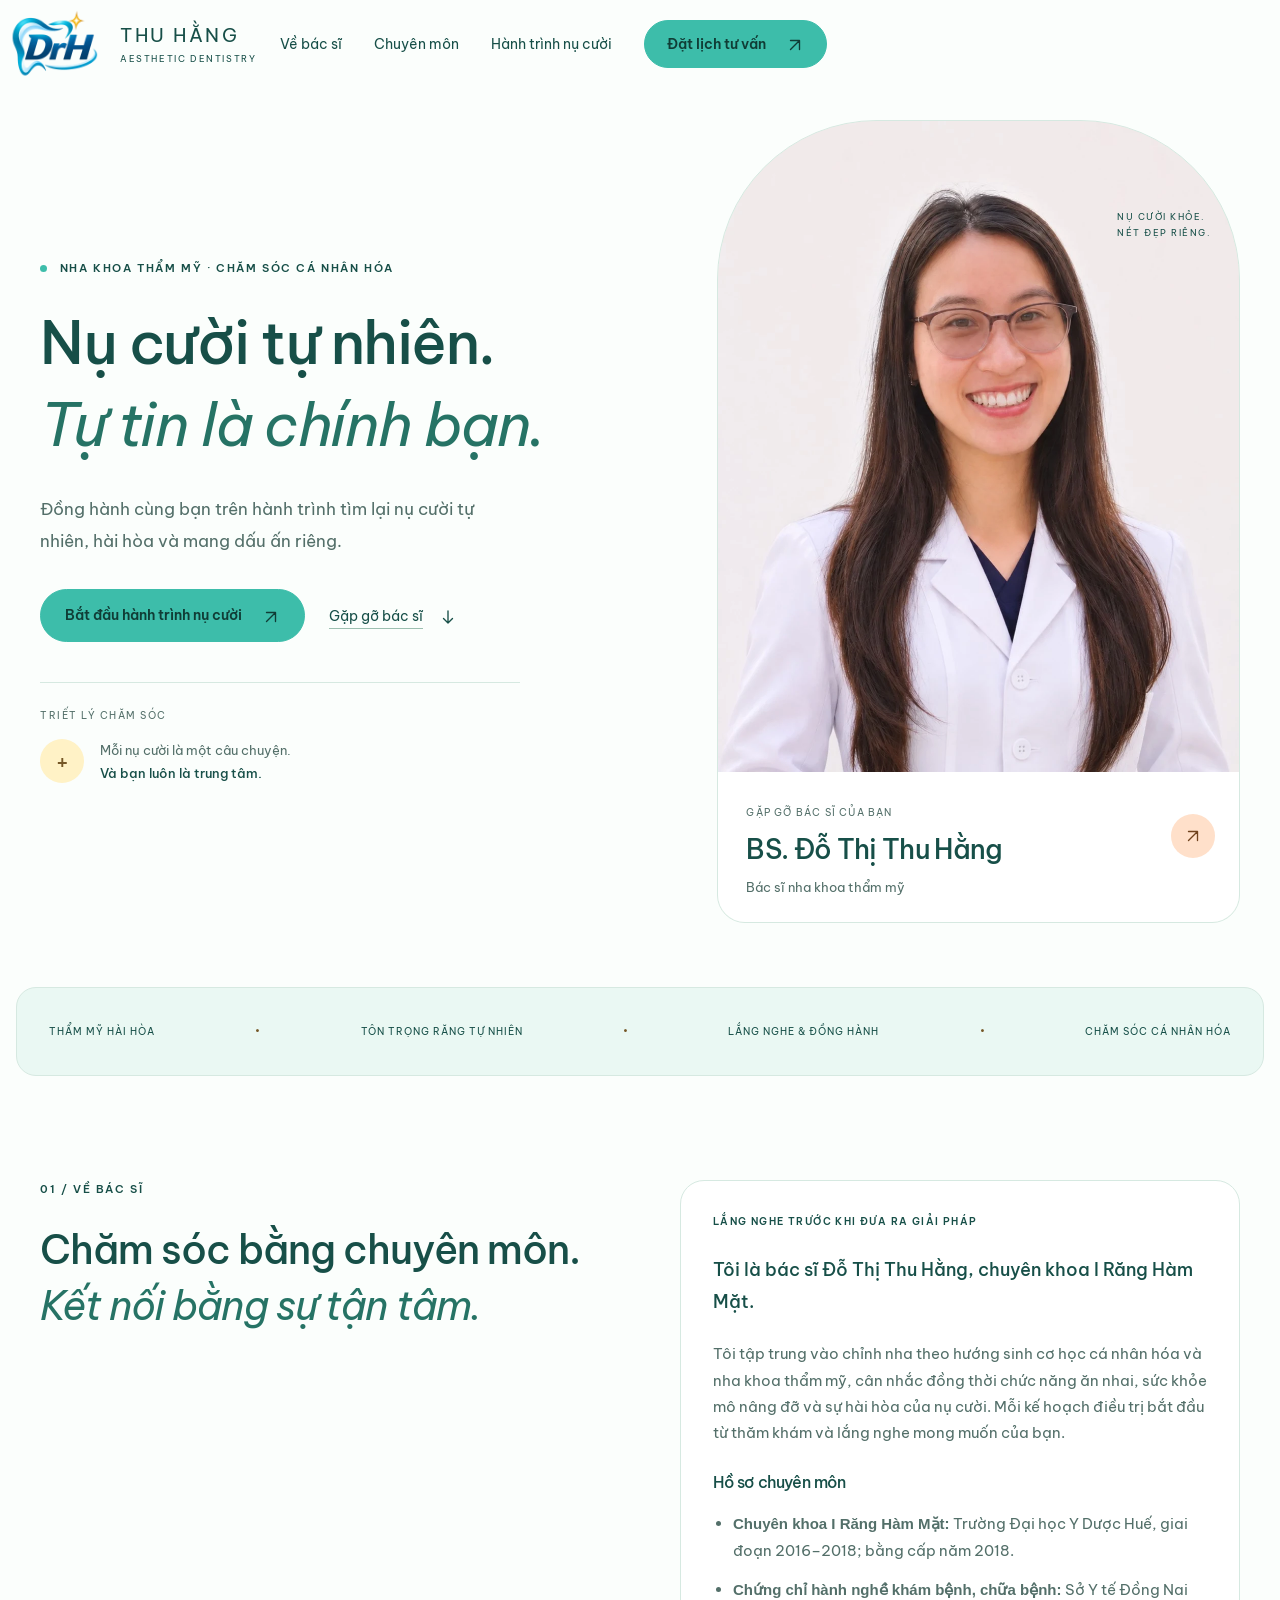
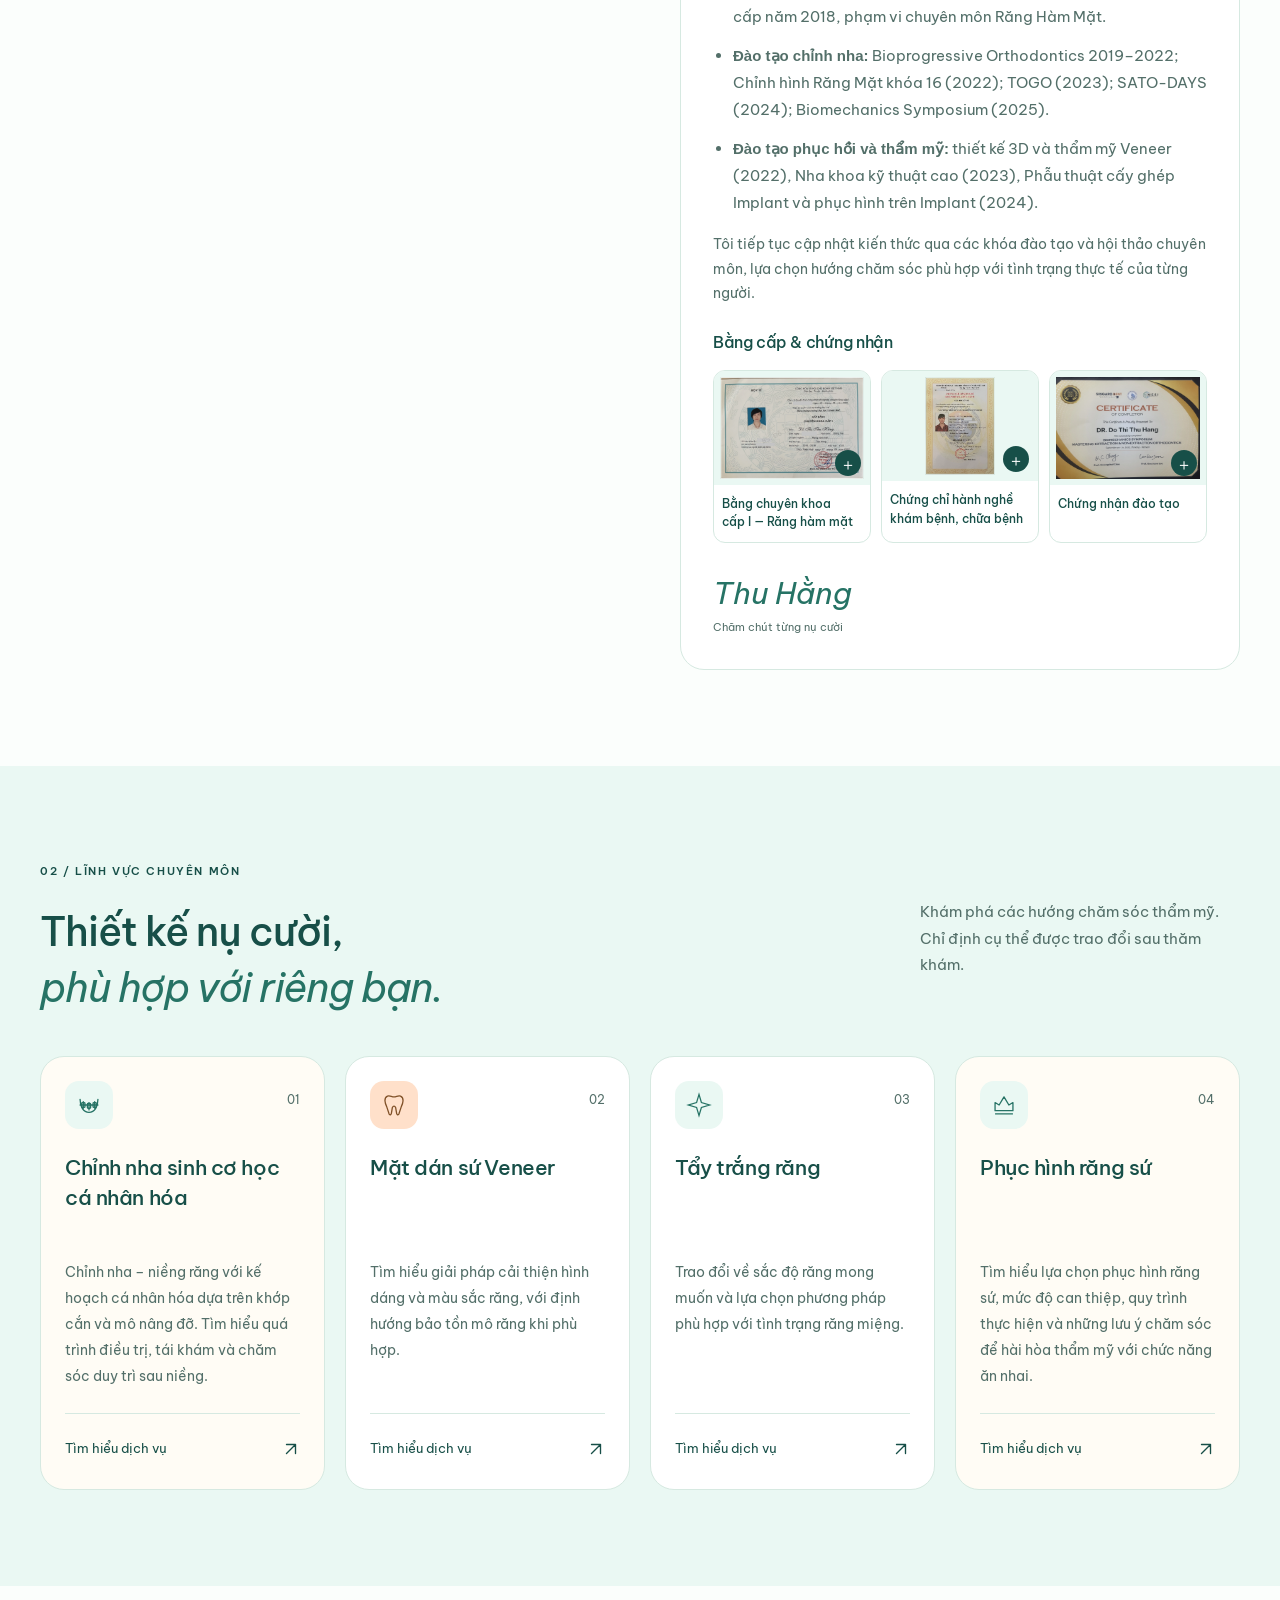
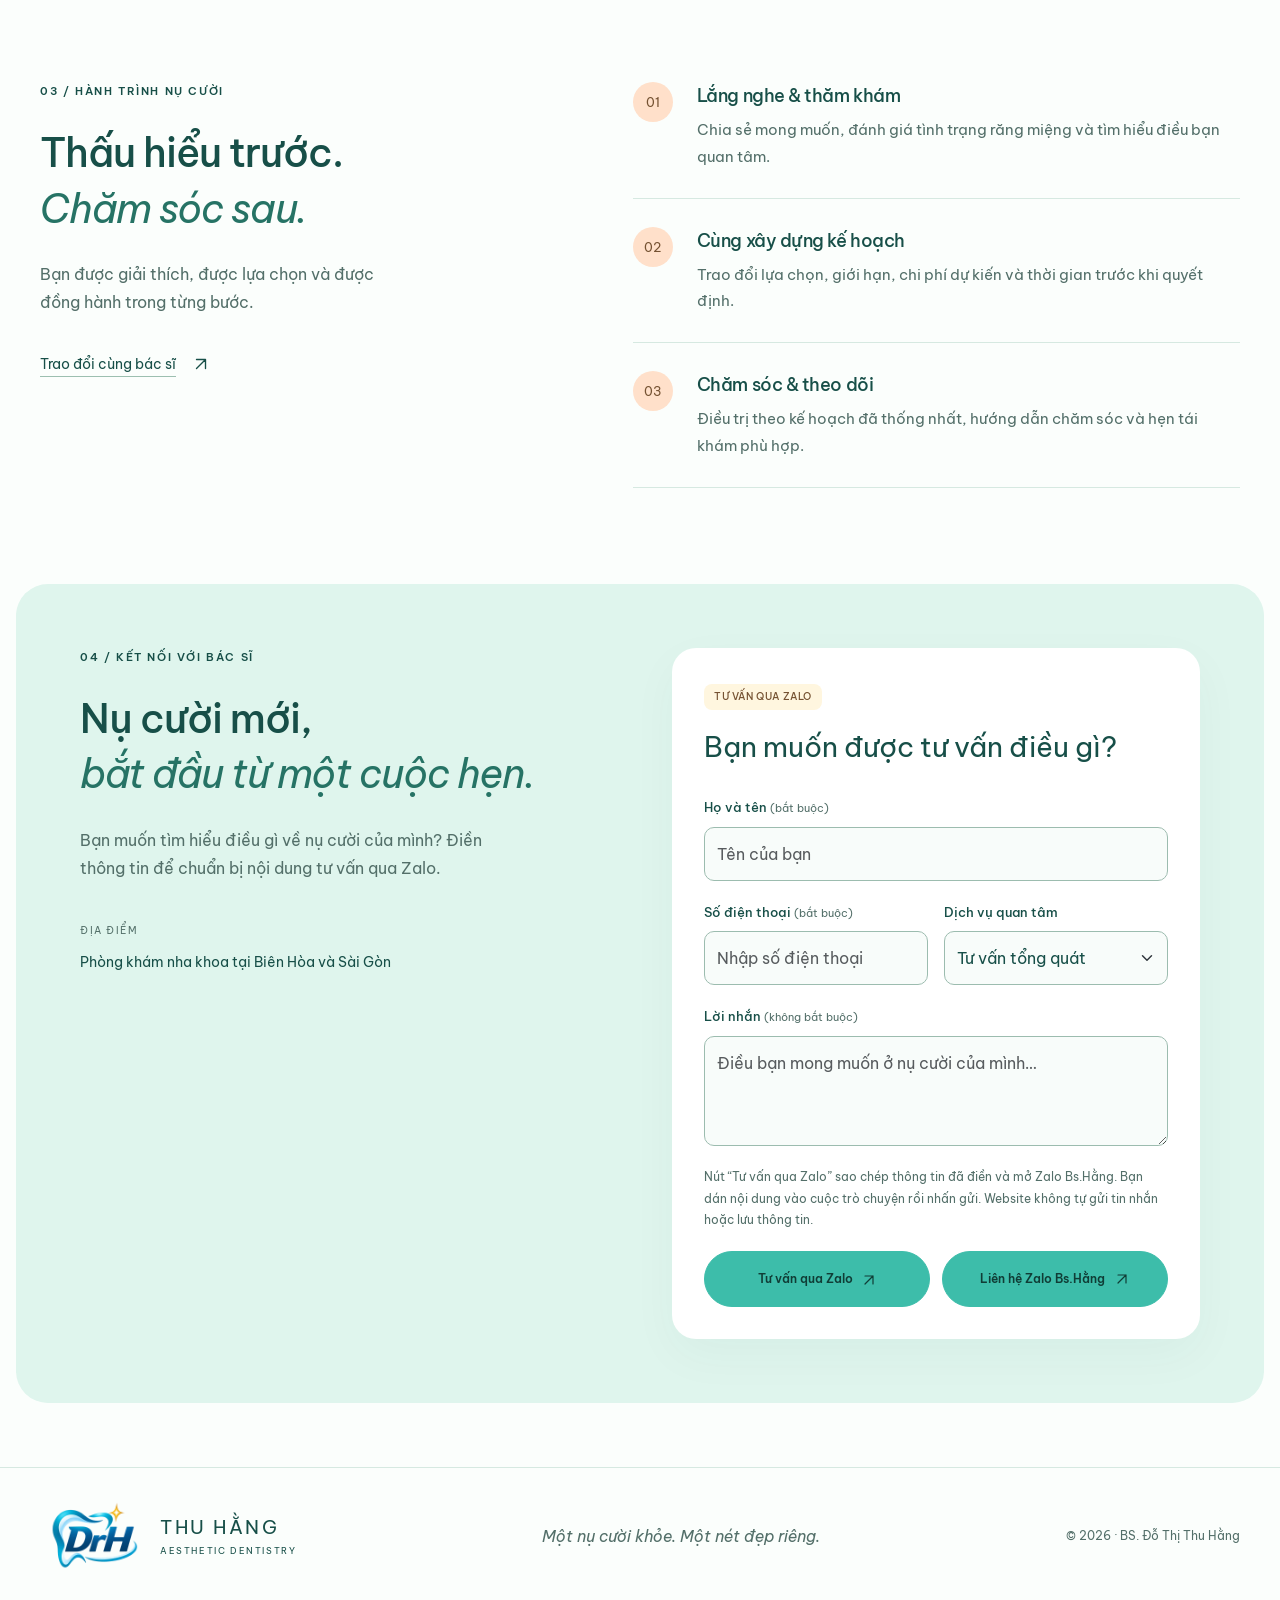
==== commit 5e982a74: "Consolidate orthodontics and ceramic restoration copy into service cards" ====
--- a/index.html
+++ b/index.html
@@ -9,7 +9,7 @@
 <div class="values"><span>THẨM MỸ HÀI HÒA</span><i aria-hidden="true">·</i><span>TÔN TRỌNG RĂNG TỰ NHIÊN</span><i aria-hidden="true">·</i><span>LẮNG NGHE & ĐỒNG HÀNH</span><i aria-hidden="true">·</i><span>CHĂM SÓC CÁ NHÂN HÓA</span></div>
 <section id="about" class="about section"><div><p class="eyebrow">01 / VỀ BÁC SĨ</p><h2>Chăm sóc bằng chuyên môn.<br><em>Kết nối bằng sự tận tâm.</em></h2></div><div class="about-text"><span class="section-kicker">LẮNG NGHE TRƯỚC KHI ĐƯA RA GIẢI PHÁP</span><p>Tôi là bác sĩ Đỗ Thị Thu Hằng, chuyên khoa I Răng Hàm Mặt.</p><p>Tôi tập trung vào chỉnh nha theo hướng sinh cơ học cá nhân hóa và nha khoa thẩm mỹ, cân nhắc đồng thời chức năng ăn nhai, sức khỏe mô nâng đỡ và sự hài hòa của nụ cười. Mỗi kế hoạch điều trị bắt đầu từ thăm khám và lắng nghe mong muốn của bạn.</p><div class="professional-profile"><h3>Hồ sơ chuyên môn</h3><ul><li><strong>Chuyên khoa I Răng Hàm Mặt:</strong> Trường Đại học Y Dược Huế, giai đoạn 2016–2018; bằng cấp năm 2018.</li><li><strong>Chứng chỉ hành nghề khám bệnh, chữa bệnh:</strong> Sở Y tế Đồng Nai cấp năm 2018, phạm vi chuyên môn Răng Hàm Mặt.</li><li><strong>Đào tạo chỉnh nha:</strong> Bioprogressive Orthodontics 2019–2022; Chỉnh hình Răng Mặt khóa 16 (2022); TOGO (2023); SATO-DAYS (2024); Biomechanics Symposium (2025).</li><li><strong>Đào tạo phục hồi và thẩm mỹ:</strong> thiết kế 3D và thẩm mỹ Veneer (2022), Nha khoa kỹ thuật cao (2023), Phẫu thuật cấy ghép Implant và phục hình trên Implant (2024).</li></ul><p>Tôi tiếp tục cập nhật kiến thức qua các khóa đào tạo và hội thảo chuyên môn, lựa chọn hướng chăm sóc phù hợp với tình trạng thực tế của từng người.</p></div><div id="credentials" class="credentials-inline" aria-labelledby="credentials-title"><h3 id="credentials-title">Bằng cấp &amp; chứng nhận</h3><div class="credential-grid"><a class="credential-card" href="assets/credentials/bang-chuyen-khoa.webp?v=privacy-20261115" data-credential data-title="Bằng chuyên khoa cấp I — Răng hàm mặt" data-description="Trường Đại học Y Dược Huế · Năm cấp: 2018."><div class="credential-image"><img src="assets/credentials/bang-chuyen-khoa.webp?v=privacy-20261115" width="1624" height="1171" loading="lazy" alt="Bằng chuyên khoa cấp I — Răng hàm mặt của BS. Đỗ Thị Thu Hằng, bản ảnh đã che số định danh và chèn watermark"><span class="credential-expand" aria-hidden="true">＋</span></div><div class="credential-copy"><h3>Bằng chuyên khoa cấp I — Răng hàm mặt</h3><p>Trường Đại học Y Dược Huế · Năm cấp: 2018.</p><span class="credential-view">Bấm để xem lớn</span></div></a><a class="credential-card" href="assets/credentials/chung-chi-hanh-nghe.webp?v=privacy-20261115" data-credential data-title="Chứng chỉ hành nghề khám bệnh, chữa bệnh" data-description="Sở Y tế Đồng Nai · Năm cấp: 2018."><div class="credential-image"><img src="assets/credentials/chung-chi-hanh-nghe.webp?v=privacy-20261115" width="884" height="1252" loading="lazy" alt="Chứng chỉ hành nghề khám bệnh, chữa bệnh của BS. Đỗ Thị Thu Hằng, bản ảnh đã che số định danh và chèn watermark"><span class="credential-expand" aria-hidden="true">＋</span></div><div class="credential-copy"><h3>Chứng chỉ hành nghề khám bệnh, chữa bệnh</h3><p>Sở Y tế Đồng Nai · Năm cấp: 2018.</p><span class="credential-view">Bấm để xem lớn</span></div></a><a class="credential-card" href="assets/credentials/biencohoc-chinh-nha-2025.webp" data-credential data-credential-gallery="training-certificates" data-title="Chứng nhận đào tạo" data-description="Các khóa đào tạo và hội thảo chuyên môn đã tham dự."><div class="credential-image"><img src="assets/credentials/biencohoc-chinh-nha-2025.webp" width="1600" height="1200" loading="lazy" alt="Chứng nhận hoàn thành hội thảo sinh cơ học chỉnh nha của BS. Đỗ Thị Thu Hằng, Đà Nẵng, 20–21/09/2025"><span class="credential-expand" aria-hidden="true">＋</span></div><div class="credential-copy"><h3>Chứng nhận đào tạo</h3><p>Các khóa đào tạo và hội thảo chuyên môn đã tham dự.</p><span class="credential-view">Bấm xem các chứng nhận</span></div></a></div></div><div class="signature">Thu Hằng <span>Chăm chút từng nụ cười</span></div></div></section>
 
-<section id="expertise" class="expertise section"><div class="section-heading"><div><p class="eyebrow">02 / LĨNH VỰC CHUYÊN MÔN</p><h2>Thiết kế nụ cười,<br><em>phù hợp với riêng bạn.</em></h2></div><p>Khám phá các hướng chăm sóc thẩm mỹ.<br>Chỉ định cụ thể được trao đổi sau thăm khám.</p></div><div class="service-grid row g-4"><div class="col-12 col-md-6 col-xl-3"><article class="card h-100"><span class="service-icon" aria-hidden="true"><svg viewBox="0 0 32 32" fill="none"><path d="M5 9c0 9 4 16 11 16S27 18 27 9M5 16h22M9 12v8m7-7v9m7-10v8" stroke="currentColor" stroke-width="1.6" stroke-linecap="round"/><rect x="7" y="13" width="4" height="6" rx="1" stroke="currentColor" stroke-width="1.6"/><rect x="14" y="14" width="4" height="6" rx="1" stroke="currentColor" stroke-width="1.6"/><rect x="21" y="13" width="4" height="6" rx="1" stroke="currentColor" stroke-width="1.6"/></svg></span><span class="number">01</span><h3>Chỉnh nha sinh cơ học cá nhân hóa</h3><p>Lập kế hoạch dịch chuyển răng dựa trên khớp cắn, đặc điểm chân răng và mô nâng đỡ; điều chỉnh hệ lực và neo chặn theo từng trường hợp.</p><button data-service="Chỉnh nha sinh cơ học cá nhân hóa">Tìm hiểu dịch vụ <span><svg class="ui-icon" viewBox="0 0 24 24" fill="none" aria-hidden="true"><path d="M6 18 18 6M6 6h12v12" stroke="currentColor" stroke-width="1.8" stroke-linecap="round" stroke-linejoin="round"/></svg></span></button></article></div><div class="col-12 col-md-6 col-xl-3"><article class="card h-100"><span class="service-icon" aria-hidden="true"><svg viewBox="0 0 32 32" fill="none"><path d="M8 5c-5 2-3 9-1 13l3 9c1 2 3 1 3-2l1-6c1-2 3-2 4 0l1 6c0 3 2 4 3 2l3-9c2-4 4-11-1-13-3-1-5 1-8 1S11 4 8 5Z" stroke="currentColor" stroke-width="1.6"/></svg></span><span class="number">02</span><h3>Mặt dán sứ Veneer</h3><p>Tìm hiểu giải pháp cải thiện hình dáng và màu sắc răng, với định hướng bảo tồn mô răng khi phù hợp.</p><button data-service="Mặt dán sứ Veneer">Tìm hiểu dịch vụ <span><svg class="ui-icon" viewBox="0 0 24 24" fill="none" aria-hidden="true"><path d="M6 18 18 6M6 6h12v12" stroke="currentColor" stroke-width="1.8" stroke-linecap="round" stroke-linejoin="round"/></svg></span></button></article></div><div class="col-12 col-md-6 col-xl-3"><article class="card h-100"><span class="service-icon" aria-hidden="true"><svg viewBox="0 0 32 32" fill="none"><path d="m16 3 3 10 10 3-10 3-3 10-3-10-10-3 10-3 3-10Z" stroke="currentColor" stroke-width="1.6"/></svg></span><span class="number">03</span><h3>Tẩy trắng răng</h3><p>Trao đổi về sắc độ răng mong muốn và lựa chọn phương pháp phù hợp với tình trạng răng miệng.</p><button data-service="Tẩy trắng răng">Tìm hiểu dịch vụ <span><svg class="ui-icon" viewBox="0 0 24 24" fill="none" aria-hidden="true"><path d="M6 18 18 6M6 6h12v12" stroke="currentColor" stroke-width="1.8" stroke-linecap="round" stroke-linejoin="round"/></svg></span></button></article></div><div class="col-12 col-md-6 col-xl-3"><article class="card h-100"><span class="service-icon" aria-hidden="true"><svg viewBox="0 0 32 32" fill="none"><path d="M5 23V13l5 3 6-10 6 10 5-3v10H5Zm0 4h22" stroke="currentColor" stroke-width="1.6" stroke-linejoin="round"/></svg></span><span class="number">04</span><h3>Phục hình răng sứ</h3><p>Cân nhắc chức năng ăn nhai và sự hài hòa thẩm mỹ trong kế hoạch phục hình cá nhân.</p><button data-service="Phục hình răng sứ">Tìm hiểu dịch vụ <span><svg class="ui-icon" viewBox="0 0 24 24" fill="none" aria-hidden="true"><path d="M6 18 18 6M6 6h12v12" stroke="currentColor" stroke-width="1.8" stroke-linecap="round" stroke-linejoin="round"/></svg></span></button></article></div></div><div class="service-details" aria-label="Thông tin điều trị"><details id="chinh-nha-nieng-rang" class="service-detail"><summary>Chỉnh nha – niềng răng: kế hoạch và chăm sóc</summary><div><p>Chỉnh nha – niềng răng không chỉ nhằm sắp đều răng mà còn hướng đến sự hài hòa giữa khớp cắn, chức năng ăn nhai và nụ cười. Răng chen chúc, thưa, chìa hoặc một số dạng sai khớp cắn có thể được cân nhắc điều trị sau thăm khám.</p><p>Với định hướng sinh cơ học cá nhân hóa, bác sĩ đánh giá vị trí răng, đặc điểm chân răng, sức khỏe nướu và xương nâng đỡ để lựa chọn hệ lực, neo chặn và trình tự dịch chuyển phù hợp. Loại mắc cài hay khay niềng là một phần của kế hoạch, không thay thế chẩn đoán.</p><p>Quá trình thường gồm thăm khám và lập hồ sơ, kiểm soát bệnh lý răng miệng nếu có, trao đổi phương án và chi phí, điều trị định kỳ, sau đó đeo hàm duy trì. Phim chụp, ảnh và các dữ liệu khác được chỉ định khi cần.</p><p>Thời gian, nhu cầu nhổ răng hoặc phối hợp phương pháp khác phụ thuộc tình trạng cụ thể. Trong quá trình niềng có thể có ê tức, kích ứng niêm mạc, sâu răng hoặc viêm nướu nếu vệ sinh chưa tốt; tiêu chân răng và tụt nướu cũng là những nguy cơ cần đánh giá, theo dõi.</p><p>Bạn cần vệ sinh quanh khí cụ, tuân thủ lịch tái khám và hướng dẫn sử dụng chun hoặc khay nếu được chỉ định. Sau tháo niềng, duy trì theo hướng dẫn giúp hạn chế răng dịch chuyển trở lại.</p><a class="text-link" href="#appointment">Trao đổi cùng BS. Thu Hằng →</a></div></details><details id="phuc-hinh-rang-su" class="service-detail"><summary>Phục hình răng sứ: lựa chọn và lưu ý</summary><div><p>Phục hình răng sứ nhằm tái lập hình thể, chức năng ăn nhai và sự hài hòa thẩm mỹ của răng trong những trường hợp phù hợp. Răng mất nhiều mô, nứt vỡ hoặc có phục hình cũ cần thay có thể được đánh giá để lựa chọn phương án.</p><p>Trước điều trị, bác sĩ kiểm tra mô răng còn lại, tủy răng, nướu và khớp cắn. Tùy trường hợp, phương án có thể là phục hồi trực tiếp, inlay/onlay, mão sứ hoặc giải pháp khác. Mặt dán sứ Veneer và mão sứ có chỉ định, mức độ can thiệp khác nhau; không phải răng nào cũng cần bọc sứ.</p><p>Quy trình thường gồm thăm khám, xử lý bệnh lý nếu có, trao đổi thiết kế và vật liệu, sửa soạn răng khi cần, lấy dấu hoặc quét, thử phục hình rồi gắn và kiểm tra khớp cắn. Màu sắc và hình thể được cân nhắc cùng răng kế cận, gương mặt và mong muốn của bạn.</p><p>Mão sứ thường cần sửa soạn mô răng và đây là can thiệp không thể hoàn nguyên. Ê buốt, viêm tủy, vấn đề nướu, sâu răng ở bờ phục hình hoặc nứt vỡ vật liệu có thể xảy ra. Không phải mọi răng làm sứ đều cần điều trị tủy; chỉ định được đánh giá riêng.</p><p>Chải răng, làm sạch kẽ răng, tránh cắn vật cứng và tái khám theo hướng dẫn giúp chăm sóc cả phục hình lẫn răng thật bên dưới. Người nghiến răng có thể cần máng bảo vệ sau đánh giá. Tuổi thọ phục hình phụ thuộc tình trạng răng, khớp cắn và cách chăm sóc, không có cam kết bền vĩnh viễn.</p><a class="text-link" href="#appointment">Trao đổi cùng BS. Thu Hằng →</a></div></details></div></section>
+<section id="expertise" class="expertise section"><div class="section-heading"><div><p class="eyebrow">02 / LĨNH VỰC CHUYÊN MÔN</p><h2>Thiết kế nụ cười,<br><em>phù hợp với riêng bạn.</em></h2></div><p>Khám phá các hướng chăm sóc thẩm mỹ.<br>Chỉ định cụ thể được trao đổi sau thăm khám.</p></div><div class="service-grid row g-4"><div class="col-12 col-md-6 col-xl-3"><article class="card h-100"><span class="service-icon" aria-hidden="true"><svg viewBox="0 0 32 32" fill="none"><path d="M5 9c0 9 4 16 11 16S27 18 27 9M5 16h22M9 12v8m7-7v9m7-10v8" stroke="currentColor" stroke-width="1.6" stroke-linecap="round"/><rect x="7" y="13" width="4" height="6" rx="1" stroke="currentColor" stroke-width="1.6"/><rect x="14" y="14" width="4" height="6" rx="1" stroke="currentColor" stroke-width="1.6"/><rect x="21" y="13" width="4" height="6" rx="1" stroke="currentColor" stroke-width="1.6"/></svg></span><span class="number">01</span><h3>Chỉnh nha sinh cơ học cá nhân hóa</h3><p>Chỉnh nha – niềng răng với kế hoạch cá nhân hóa dựa trên khớp cắn và mô nâng đỡ. Tìm hiểu quá trình điều trị, tái khám và chăm sóc duy trì sau niềng.</p><button data-service="Chỉnh nha sinh cơ học cá nhân hóa">Tìm hiểu dịch vụ <span><svg class="ui-icon" viewBox="0 0 24 24" fill="none" aria-hidden="true"><path d="M6 18 18 6M6 6h12v12" stroke="currentColor" stroke-width="1.8" stroke-linecap="round" stroke-linejoin="round"/></svg></span></button></article></div><div class="col-12 col-md-6 col-xl-3"><article class="card h-100"><span class="service-icon" aria-hidden="true"><svg viewBox="0 0 32 32" fill="none"><path d="M8 5c-5 2-3 9-1 13l3 9c1 2 3 1 3-2l1-6c1-2 3-2 4 0l1 6c0 3 2 4 3 2l3-9c2-4 4-11-1-13-3-1-5 1-8 1S11 4 8 5Z" stroke="currentColor" stroke-width="1.6"/></svg></span><span class="number">02</span><h3>Mặt dán sứ Veneer</h3><p>Tìm hiểu giải pháp cải thiện hình dáng và màu sắc răng, với định hướng bảo tồn mô răng khi phù hợp.</p><button data-service="Mặt dán sứ Veneer">Tìm hiểu dịch vụ <span><svg class="ui-icon" viewBox="0 0 24 24" fill="none" aria-hidden="true"><path d="M6 18 18 6M6 6h12v12" stroke="currentColor" stroke-width="1.8" stroke-linecap="round" stroke-linejoin="round"/></svg></span></button></article></div><div class="col-12 col-md-6 col-xl-3"><article class="card h-100"><span class="service-icon" aria-hidden="true"><svg viewBox="0 0 32 32" fill="none"><path d="m16 3 3 10 10 3-10 3-3 10-3-10-10-3 10-3 3-10Z" stroke="currentColor" stroke-width="1.6"/></svg></span><span class="number">03</span><h3>Tẩy trắng răng</h3><p>Trao đổi về sắc độ răng mong muốn và lựa chọn phương pháp phù hợp với tình trạng răng miệng.</p><button data-service="Tẩy trắng răng">Tìm hiểu dịch vụ <span><svg class="ui-icon" viewBox="0 0 24 24" fill="none" aria-hidden="true"><path d="M6 18 18 6M6 6h12v12" stroke="currentColor" stroke-width="1.8" stroke-linecap="round" stroke-linejoin="round"/></svg></span></button></article></div><div class="col-12 col-md-6 col-xl-3"><article class="card h-100"><span class="service-icon" aria-hidden="true"><svg viewBox="0 0 32 32" fill="none"><path d="M5 23V13l5 3 6-10 6 10 5-3v10H5Zm0 4h22" stroke="currentColor" stroke-width="1.6" stroke-linejoin="round"/></svg></span><span class="number">04</span><h3>Phục hình răng sứ</h3><p>Tìm hiểu lựa chọn phục hình răng sứ, mức độ can thiệp, quy trình thực hiện và những lưu ý chăm sóc để hài hòa thẩm mỹ với chức năng ăn nhai.</p><button data-service="Phục hình răng sứ">Tìm hiểu dịch vụ <span><svg class="ui-icon" viewBox="0 0 24 24" fill="none" aria-hidden="true"><path d="M6 18 18 6M6 6h12v12" stroke="currentColor" stroke-width="1.8" stroke-linecap="round" stroke-linejoin="round"/></svg></span></button></article></div></div></section>
 <section id="approach" class="approach section"><div class="approach-intro"><p class="eyebrow">03 / HÀNH TRÌNH NỤ CƯỜI</p><h2>Thấu hiểu trước.<br><em>Chăm sóc sau.</em></h2><p>Bạn được giải thích, được lựa chọn và được đồng hành trong từng bước.</p><a class="text-link" href="#appointment">Trao đổi cùng bác sĩ <svg class="ui-icon" viewBox="0 0 24 24" fill="none" aria-hidden="true"><path d="M6 18 18 6M6 6h12v12" stroke="currentColor" stroke-width="1.8" stroke-linecap="round" stroke-linejoin="round"/></svg></a></div><div class="steps"><article><span>01</span><div><h3>Lắng nghe & thăm khám</h3><p>Chia sẻ mong muốn, đánh giá tình trạng răng miệng và tìm hiểu điều bạn quan tâm.</p></div></article><article><span>02</span><div><h3>Cùng xây dựng kế hoạch</h3><p>Trao đổi lựa chọn, giới hạn, chi phí dự kiến và thời gian trước khi quyết định.</p></div></article><article><span>03</span><div><h3>Chăm sóc & theo dõi</h3><p>Điều trị theo kế hoạch đã thống nhất, hướng dẫn chăm sóc và hẹn tái khám phù hợp.</p></div></article></div></section>
 <section id="appointment" class="appointment section"><div><p class="eyebrow">04 / KẾT NỐI VỚI BÁC SĨ</p><h2>Nụ cười mới,<br><em>bắt đầu từ một cuộc hẹn.</em></h2><p>Bạn muốn tìm hiểu điều gì về nụ cười của mình? Điền thông tin để chuẩn bị nội dung tư vấn qua Zalo.</p><div class="contact"><span>ĐỊA ĐIỂM</span><p>Phòng khám nha khoa tại Biên Hòa và Sài Gòn</p></div></div><form id="booking-form" aria-describedby="booking-note"><span class="form-badge badge">TƯ VẤN QUA ZALO</span><div class="form-heading">Bạn muốn được tư vấn điều gì?</div><label class="form-label" for="name">Họ và tên <span>(bắt buộc)</span></label><input class="form-control" id="name" name="name" autocomplete="name" placeholder="Tên của bạn" maxlength="100" required><div class="form-row"><div><label class="form-label" for="phone">Số điện thoại <span>(bắt buộc)</span></label><input class="form-control" id="phone" name="phone" type="tel" autocomplete="tel" placeholder="Nhập số điện thoại" pattern="[+0-9 \(\)\-]{9,20}" required></div><div><label class="form-label" for="service">Dịch vụ quan tâm</label><select class="form-select" id="service" name="service"><option>Tư vấn tổng quát</option><option>Chỉnh nha sinh cơ học cá nhân hóa</option><option>Mặt dán sứ Veneer</option><option>Tẩy trắng răng</option><option>Phục hình răng sứ</option></select></div></div><label class="form-label" for="message">Lời nhắn <span>(không bắt buộc)</span></label><textarea class="form-control" id="message" name="message" placeholder="Điều bạn mong muốn ở nụ cười của mình…" maxlength="1000" rows="3"></textarea><p class="form-note" id="booking-note">Nút “Tư vấn qua Zalo” sao chép thông tin đã điền và mở Zalo Bs.Hằng. Bạn dán nội dung vào cuộc trò chuyện rồi nhấn gửi. Website không tự gửi tin nhắn hoặc lưu thông tin.</p><div class="form-actions"><button class="btn btn-primary button" type="submit">Tư vấn qua Zalo <span><svg class="ui-icon" viewBox="0 0 24 24" fill="none" aria-hidden="true"><path d="M6 18 18 6M6 6h12v12" stroke="currentColor" stroke-width="1.8" stroke-linecap="round" stroke-linejoin="round"/></svg></span></button><a class="btn btn-primary button form-zalo-link" href="https://zalo.me/0933121369" target="_blank" rel="noopener noreferrer" aria-label="Liên hệ Zalo Bs.Hằng (mở liên kết mới)"><span>Liên hệ Zalo Bs.Hằng</span><svg class="ui-icon" viewBox="0 0 24 24" fill="none" aria-hidden="true"><path d="M6 18 18 6M6 6h12v12" stroke="currentColor" stroke-width="1.8" stroke-linecap="round" stroke-linejoin="round"/></svg></a></div><p id="form-status" role="status" tabindex="-1"></p><div id="zalo-message-panel" hidden><label class="form-label" for="zalo-message-preview">Nội dung tư vấn đã chuẩn bị</label><textarea class="form-control" id="zalo-message-preview" rows="7" readonly></textarea><button class="btn btn-primary button" id="copy-zalo-message" type="button">Sao chép nội dung</button><p class="form-note">Dán nội dung này vào Zalo để gửi cho bác sĩ. Nếu chưa mở được Zalo, dùng nút “Liên hệ Zalo Bs.Hằng” phía trên.</p></div></form></section>
 </main><footer><a class="brand" href="#"><img class="brand-logo" src="assets/logo.webp" width="480" height="320" alt="Logo DrH"><span>THU HẰNG<small>AESTHETIC DENTISTRY</small></span></a><p>Một nụ cười khỏe. Một nét đẹp riêng.</p><span>© 2026 · BS. Đỗ Thị Thu Hằng</span></footer>
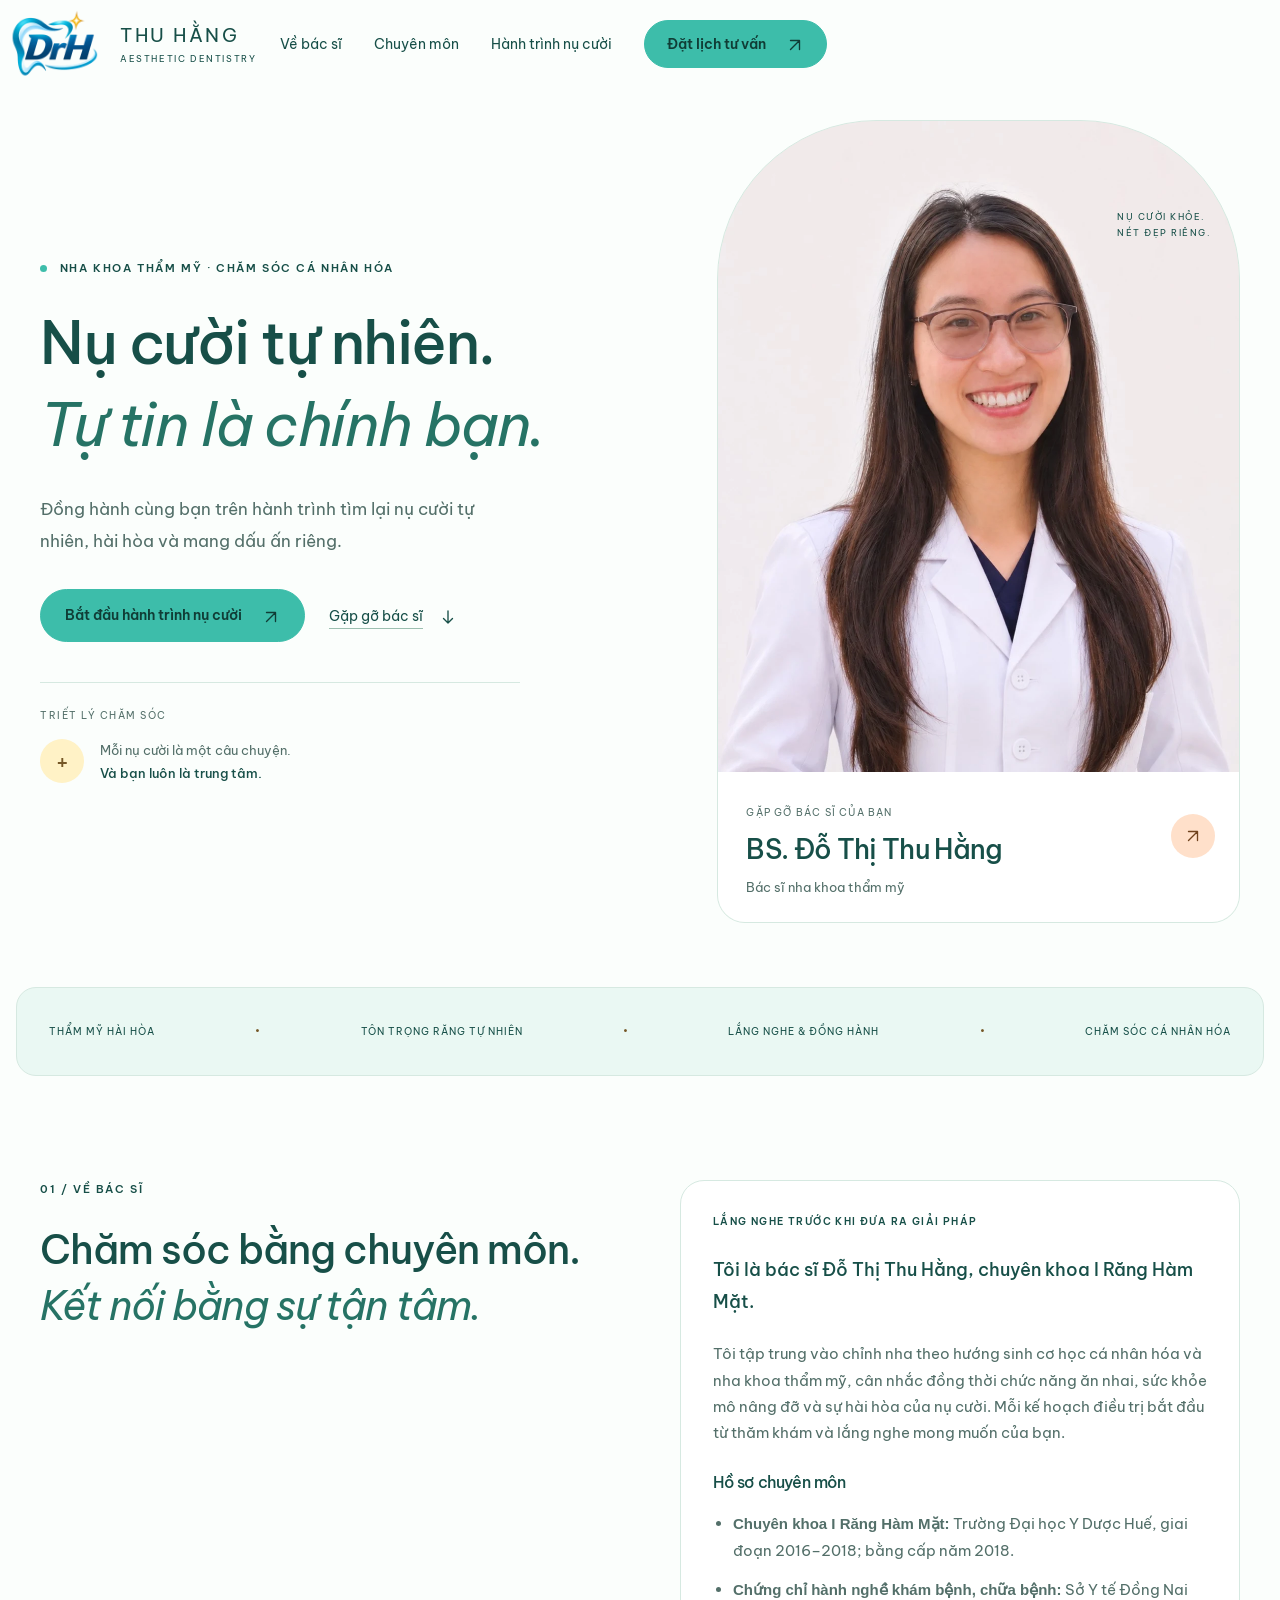
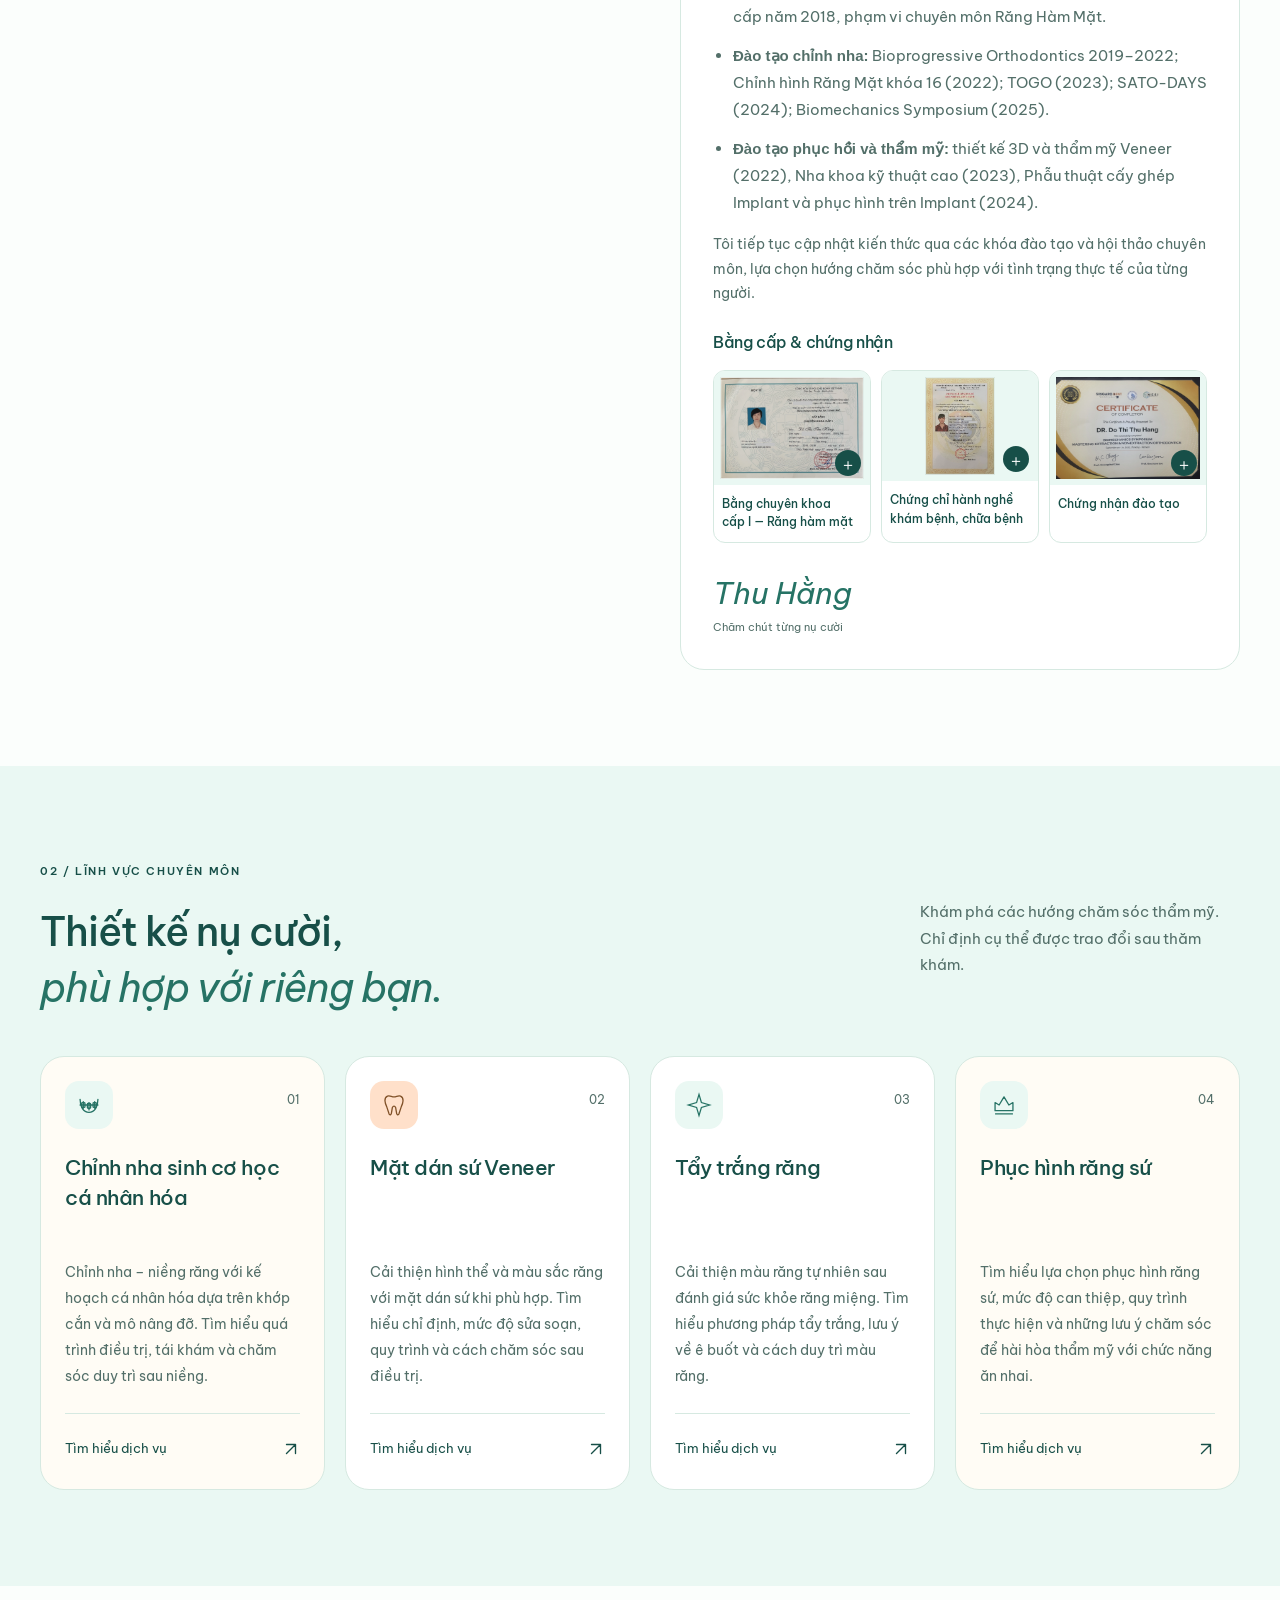
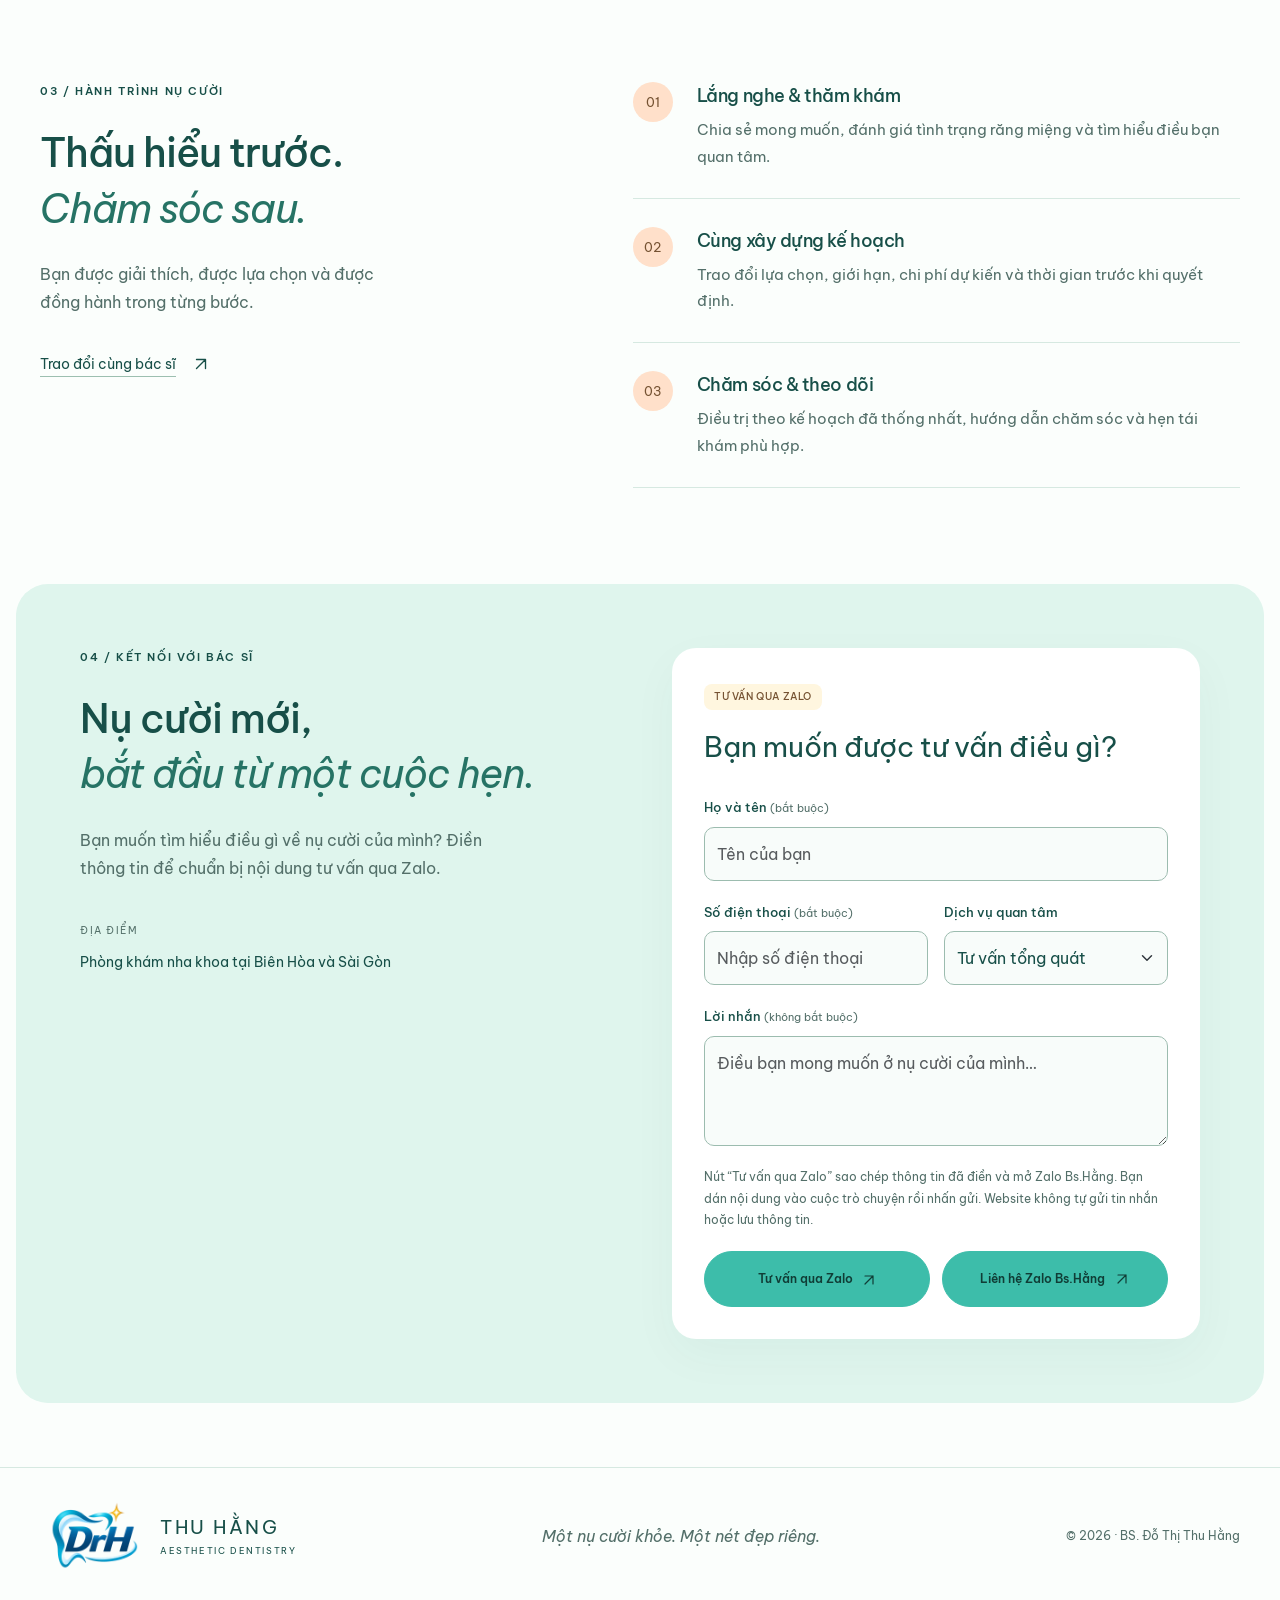
==== commit ea8548cd: "Expand veneer and whitening service content to match consultation structure" ====
--- a/index.html
+++ b/index.html
@@ -1,6 +1,6 @@
 <!doctype html>
 <html lang="vi">
-<head><meta charset="utf-8"><meta name="viewport" content="width=device-width, initial-scale=1"><meta name="description" content="BS. Đỗ Thị Thu Hằng — chuyên ngành Răng Hàm Mặt, chỉnh nha sinh cơ học cá nhân hóa và nha khoa thẩm mỹ. Khám tại Biên Hòa và Sài Gòn."><meta name="theme-color" content="#3DBDAA"><title>Bác sĩ Đỗ Thị Thu Hằng · Nha khoa thẩm mỹ</title><link rel="stylesheet" href="assets/vendor/bootstrap.min.css"><link rel="stylesheet" href="assets/style.css?v=service-content-20261115"><script src="assets/vendor/bootstrap.bundle.min.js" defer></script><script src="assets/app.js?v=service-content-20261115" defer></script><meta property="og:type" content="profile"><meta property="og:locale" content="vi_VN"><meta property="og:site_name" content="BS. Đỗ Thị Thu Hằng"><meta property="og:url" content="https://bsthuhang.top/"><meta property="og:title" content="BS. Đỗ Thị Thu Hằng · Nha khoa thẩm mỹ"><meta property="og:description" content="BS. Đỗ Thị Thu Hằng — chuyên ngành Răng Hàm Mặt, chỉnh nha sinh cơ học cá nhân hóa và nha khoa thẩm mỹ. Khám tại Biên Hòa và Sài Gòn."><meta property="og:image" content="https://bsthuhang.top/assets/bs-thu-hang-portrait-20261115.webp"><meta property="og:image:width" content="1024"><meta property="og:image:height" content="1280"><meta property="og:image:alt" content="Chân dung BS. Đỗ Thị Thu Hằng"><meta name="twitter:card" content="summary_large_image"><meta name="twitter:title" content="BS. Đỗ Thị Thu Hằng · Nha khoa thẩm mỹ"><meta name="twitter:description" content="BS. Đỗ Thị Thu Hằng — chuyên ngành Răng Hàm Mặt, chỉnh nha sinh cơ học cá nhân hóa và nha khoa thẩm mỹ. Khám tại Biên Hòa và Sài Gòn."><meta name="twitter:image" content="https://bsthuhang.top/assets/bs-thu-hang-portrait-20261115.webp"><meta name="twitter:image:alt" content="Chân dung BS. Đỗ Thị Thu Hằng"><script type="application/ld+json">{"@context":"https://schema.org","@type":"ProfilePage","@id":"https://bsthuhang.top/#profile","url":"https://bsthuhang.top/","name":"BS. Đỗ Thị Thu Hằng · Nha khoa thẩm mỹ","description":"BS. Đỗ Thị Thu Hằng — chuyên ngành Răng Hàm Mặt, chỉnh nha sinh cơ học cá nhân hóa và nha khoa thẩm mỹ. Khám tại Biên Hòa và Sài Gòn.","inLanguage":"vi-VN","mainEntity":{"@type":"Person","@id":"https://bsthuhang.top/#doctor","name":"Đỗ Thị Thu Hằng","honorificPrefix":"BS.","jobTitle":"Bác sĩ Răng Hàm Mặt","url":"https://bsthuhang.top/","image":"https://bsthuhang.top/assets/bs-thu-hang-portrait-20261115.webp","knowsAbout":["Chỉnh nha","Sinh cơ học chỉnh nha","Nha khoa thẩm mỹ","Phục hình răng sứ"],"hasCredential":{"@type":"EducationalOccupationalCredential","name":"Bằng chuyên khoa cấp I — Răng hàm mặt","credentialCategory":"Chuyên khoa cấp I","recognizedBy":{"@type":"EducationalOrganization","name":"Trường Đại học Y Dược Huế"}}}}</script></head>
+<head><meta charset="utf-8"><meta name="viewport" content="width=device-width, initial-scale=1"><meta name="description" content="BS. Đỗ Thị Thu Hằng — chuyên ngành Răng Hàm Mặt, chỉnh nha sinh cơ học cá nhân hóa và nha khoa thẩm mỹ. Khám tại Biên Hòa và Sài Gòn."><meta name="theme-color" content="#3DBDAA"><title>Bác sĩ Đỗ Thị Thu Hằng · Nha khoa thẩm mỹ</title><link rel="stylesheet" href="assets/vendor/bootstrap.min.css"><link rel="stylesheet" href="assets/style.css?v=service-content-20261115"><script src="assets/vendor/bootstrap.bundle.min.js" defer></script><script src="assets/app.js?v=all-service-content-20261115" defer></script><meta property="og:type" content="profile"><meta property="og:locale" content="vi_VN"><meta property="og:site_name" content="BS. Đỗ Thị Thu Hằng"><meta property="og:url" content="https://bsthuhang.top/"><meta property="og:title" content="BS. Đỗ Thị Thu Hằng · Nha khoa thẩm mỹ"><meta property="og:description" content="BS. Đỗ Thị Thu Hằng — chuyên ngành Răng Hàm Mặt, chỉnh nha sinh cơ học cá nhân hóa và nha khoa thẩm mỹ. Khám tại Biên Hòa và Sài Gòn."><meta property="og:image" content="https://bsthuhang.top/assets/bs-thu-hang-portrait-20261115.webp"><meta property="og:image:width" content="1024"><meta property="og:image:height" content="1280"><meta property="og:image:alt" content="Chân dung BS. Đỗ Thị Thu Hằng"><meta name="twitter:card" content="summary_large_image"><meta name="twitter:title" content="BS. Đỗ Thị Thu Hằng · Nha khoa thẩm mỹ"><meta name="twitter:description" content="BS. Đỗ Thị Thu Hằng — chuyên ngành Răng Hàm Mặt, chỉnh nha sinh cơ học cá nhân hóa và nha khoa thẩm mỹ. Khám tại Biên Hòa và Sài Gòn."><meta name="twitter:image" content="https://bsthuhang.top/assets/bs-thu-hang-portrait-20261115.webp"><meta name="twitter:image:alt" content="Chân dung BS. Đỗ Thị Thu Hằng"><script type="application/ld+json">{"@context":"https://schema.org","@type":"ProfilePage","@id":"https://bsthuhang.top/#profile","url":"https://bsthuhang.top/","name":"BS. Đỗ Thị Thu Hằng · Nha khoa thẩm mỹ","description":"BS. Đỗ Thị Thu Hằng — chuyên ngành Răng Hàm Mặt, chỉnh nha sinh cơ học cá nhân hóa và nha khoa thẩm mỹ. Khám tại Biên Hòa và Sài Gòn.","inLanguage":"vi-VN","mainEntity":{"@type":"Person","@id":"https://bsthuhang.top/#doctor","name":"Đỗ Thị Thu Hằng","honorificPrefix":"BS.","jobTitle":"Bác sĩ Răng Hàm Mặt","url":"https://bsthuhang.top/","image":"https://bsthuhang.top/assets/bs-thu-hang-portrait-20261115.webp","knowsAbout":["Chỉnh nha","Sinh cơ học chỉnh nha","Nha khoa thẩm mỹ","Phục hình răng sứ"],"hasCredential":{"@type":"EducationalOccupationalCredential","name":"Bằng chuyên khoa cấp I — Răng hàm mặt","credentialCategory":"Chuyên khoa cấp I","recognizedBy":{"@type":"EducationalOrganization","name":"Trường Đại học Y Dược Huế"}}}}</script></head>
 <body>
 <a class="skip-link" href="#main-content">Chuyển đến nội dung chính</a>
 <header class="navbar navbar-expand-md"><a class="brand" href="#" aria-label="Trang chủ"><img class="brand-logo" src="assets/logo.webp" width="480" height="320" alt="Logo DrH"><span>THU HẰNG<small>AESTHETIC DENTISTRY</small></span></a><button class="menu-toggle navbar-toggler" data-bs-toggle="collapse" data-bs-target="#navigation" aria-label="Mở menu" aria-expanded="false" aria-controls="navigation"><svg viewBox="0 0 24 24" fill="none" aria-hidden="true"><path d="M4 7h16M4 12h16M4 17h16" stroke="currentColor" stroke-width="1.8" stroke-linecap="round"/></svg></button><nav id="navigation" class="collapse navbar-collapse"><a href="#about">Về bác sĩ</a><a href="#expertise">Chuyên môn</a><a href="#approach">Hành trình nụ cười</a><a class="btn btn-primary button button-small" href="#appointment">Đặt lịch tư vấn <span><svg class="ui-icon" viewBox="0 0 24 24" fill="none" aria-hidden="true"><path d="M6 18 18 6M6 6h12v12" stroke="currentColor" stroke-width="1.8" stroke-linecap="round" stroke-linejoin="round"/></svg></span></a></nav></header>
@@ -9,7 +9,7 @@
 <div class="values"><span>THẨM MỸ HÀI HÒA</span><i aria-hidden="true">·</i><span>TÔN TRỌNG RĂNG TỰ NHIÊN</span><i aria-hidden="true">·</i><span>LẮNG NGHE & ĐỒNG HÀNH</span><i aria-hidden="true">·</i><span>CHĂM SÓC CÁ NHÂN HÓA</span></div>
 <section id="about" class="about section"><div><p class="eyebrow">01 / VỀ BÁC SĨ</p><h2>Chăm sóc bằng chuyên môn.<br><em>Kết nối bằng sự tận tâm.</em></h2></div><div class="about-text"><span class="section-kicker">LẮNG NGHE TRƯỚC KHI ĐƯA RA GIẢI PHÁP</span><p>Tôi là bác sĩ Đỗ Thị Thu Hằng, chuyên khoa I Răng Hàm Mặt.</p><p>Tôi tập trung vào chỉnh nha theo hướng sinh cơ học cá nhân hóa và nha khoa thẩm mỹ, cân nhắc đồng thời chức năng ăn nhai, sức khỏe mô nâng đỡ và sự hài hòa của nụ cười. Mỗi kế hoạch điều trị bắt đầu từ thăm khám và lắng nghe mong muốn của bạn.</p><div class="professional-profile"><h3>Hồ sơ chuyên môn</h3><ul><li><strong>Chuyên khoa I Răng Hàm Mặt:</strong> Trường Đại học Y Dược Huế, giai đoạn 2016–2018; bằng cấp năm 2018.</li><li><strong>Chứng chỉ hành nghề khám bệnh, chữa bệnh:</strong> Sở Y tế Đồng Nai cấp năm 2018, phạm vi chuyên môn Răng Hàm Mặt.</li><li><strong>Đào tạo chỉnh nha:</strong> Bioprogressive Orthodontics 2019–2022; Chỉnh hình Răng Mặt khóa 16 (2022); TOGO (2023); SATO-DAYS (2024); Biomechanics Symposium (2025).</li><li><strong>Đào tạo phục hồi và thẩm mỹ:</strong> thiết kế 3D và thẩm mỹ Veneer (2022), Nha khoa kỹ thuật cao (2023), Phẫu thuật cấy ghép Implant và phục hình trên Implant (2024).</li></ul><p>Tôi tiếp tục cập nhật kiến thức qua các khóa đào tạo và hội thảo chuyên môn, lựa chọn hướng chăm sóc phù hợp với tình trạng thực tế của từng người.</p></div><div id="credentials" class="credentials-inline" aria-labelledby="credentials-title"><h3 id="credentials-title">Bằng cấp &amp; chứng nhận</h3><div class="credential-grid"><a class="credential-card" href="assets/credentials/bang-chuyen-khoa.webp?v=privacy-20261115" data-credential data-title="Bằng chuyên khoa cấp I — Răng hàm mặt" data-description="Trường Đại học Y Dược Huế · Năm cấp: 2018."><div class="credential-image"><img src="assets/credentials/bang-chuyen-khoa.webp?v=privacy-20261115" width="1624" height="1171" loading="lazy" alt="Bằng chuyên khoa cấp I — Răng hàm mặt của BS. Đỗ Thị Thu Hằng, bản ảnh đã che số định danh và chèn watermark"><span class="credential-expand" aria-hidden="true">＋</span></div><div class="credential-copy"><h3>Bằng chuyên khoa cấp I — Răng hàm mặt</h3><p>Trường Đại học Y Dược Huế · Năm cấp: 2018.</p><span class="credential-view">Bấm để xem lớn</span></div></a><a class="credential-card" href="assets/credentials/chung-chi-hanh-nghe.webp?v=privacy-20261115" data-credential data-title="Chứng chỉ hành nghề khám bệnh, chữa bệnh" data-description="Sở Y tế Đồng Nai · Năm cấp: 2018."><div class="credential-image"><img src="assets/credentials/chung-chi-hanh-nghe.webp?v=privacy-20261115" width="884" height="1252" loading="lazy" alt="Chứng chỉ hành nghề khám bệnh, chữa bệnh của BS. Đỗ Thị Thu Hằng, bản ảnh đã che số định danh và chèn watermark"><span class="credential-expand" aria-hidden="true">＋</span></div><div class="credential-copy"><h3>Chứng chỉ hành nghề khám bệnh, chữa bệnh</h3><p>Sở Y tế Đồng Nai · Năm cấp: 2018.</p><span class="credential-view">Bấm để xem lớn</span></div></a><a class="credential-card" href="assets/credentials/biencohoc-chinh-nha-2025.webp" data-credential data-credential-gallery="training-certificates" data-title="Chứng nhận đào tạo" data-description="Các khóa đào tạo và hội thảo chuyên môn đã tham dự."><div class="credential-image"><img src="assets/credentials/biencohoc-chinh-nha-2025.webp" width="1600" height="1200" loading="lazy" alt="Chứng nhận hoàn thành hội thảo sinh cơ học chỉnh nha của BS. Đỗ Thị Thu Hằng, Đà Nẵng, 20–21/09/2025"><span class="credential-expand" aria-hidden="true">＋</span></div><div class="credential-copy"><h3>Chứng nhận đào tạo</h3><p>Các khóa đào tạo và hội thảo chuyên môn đã tham dự.</p><span class="credential-view">Bấm xem các chứng nhận</span></div></a></div></div><div class="signature">Thu Hằng <span>Chăm chút từng nụ cười</span></div></div></section>
 
-<section id="expertise" class="expertise section"><div class="section-heading"><div><p class="eyebrow">02 / LĨNH VỰC CHUYÊN MÔN</p><h2>Thiết kế nụ cười,<br><em>phù hợp với riêng bạn.</em></h2></div><p>Khám phá các hướng chăm sóc thẩm mỹ.<br>Chỉ định cụ thể được trao đổi sau thăm khám.</p></div><div class="service-grid row g-4"><div class="col-12 col-md-6 col-xl-3"><article class="card h-100"><span class="service-icon" aria-hidden="true"><svg viewBox="0 0 32 32" fill="none"><path d="M5 9c0 9 4 16 11 16S27 18 27 9M5 16h22M9 12v8m7-7v9m7-10v8" stroke="currentColor" stroke-width="1.6" stroke-linecap="round"/><rect x="7" y="13" width="4" height="6" rx="1" stroke="currentColor" stroke-width="1.6"/><rect x="14" y="14" width="4" height="6" rx="1" stroke="currentColor" stroke-width="1.6"/><rect x="21" y="13" width="4" height="6" rx="1" stroke="currentColor" stroke-width="1.6"/></svg></span><span class="number">01</span><h3>Chỉnh nha sinh cơ học cá nhân hóa</h3><p>Chỉnh nha – niềng răng với kế hoạch cá nhân hóa dựa trên khớp cắn và mô nâng đỡ. Tìm hiểu quá trình điều trị, tái khám và chăm sóc duy trì sau niềng.</p><button data-service="Chỉnh nha sinh cơ học cá nhân hóa">Tìm hiểu dịch vụ <span><svg class="ui-icon" viewBox="0 0 24 24" fill="none" aria-hidden="true"><path d="M6 18 18 6M6 6h12v12" stroke="currentColor" stroke-width="1.8" stroke-linecap="round" stroke-linejoin="round"/></svg></span></button></article></div><div class="col-12 col-md-6 col-xl-3"><article class="card h-100"><span class="service-icon" aria-hidden="true"><svg viewBox="0 0 32 32" fill="none"><path d="M8 5c-5 2-3 9-1 13l3 9c1 2 3 1 3-2l1-6c1-2 3-2 4 0l1 6c0 3 2 4 3 2l3-9c2-4 4-11-1-13-3-1-5 1-8 1S11 4 8 5Z" stroke="currentColor" stroke-width="1.6"/></svg></span><span class="number">02</span><h3>Mặt dán sứ Veneer</h3><p>Tìm hiểu giải pháp cải thiện hình dáng và màu sắc răng, với định hướng bảo tồn mô răng khi phù hợp.</p><button data-service="Mặt dán sứ Veneer">Tìm hiểu dịch vụ <span><svg class="ui-icon" viewBox="0 0 24 24" fill="none" aria-hidden="true"><path d="M6 18 18 6M6 6h12v12" stroke="currentColor" stroke-width="1.8" stroke-linecap="round" stroke-linejoin="round"/></svg></span></button></article></div><div class="col-12 col-md-6 col-xl-3"><article class="card h-100"><span class="service-icon" aria-hidden="true"><svg viewBox="0 0 32 32" fill="none"><path d="m16 3 3 10 10 3-10 3-3 10-3-10-10-3 10-3 3-10Z" stroke="currentColor" stroke-width="1.6"/></svg></span><span class="number">03</span><h3>Tẩy trắng răng</h3><p>Trao đổi về sắc độ răng mong muốn và lựa chọn phương pháp phù hợp với tình trạng răng miệng.</p><button data-service="Tẩy trắng răng">Tìm hiểu dịch vụ <span><svg class="ui-icon" viewBox="0 0 24 24" fill="none" aria-hidden="true"><path d="M6 18 18 6M6 6h12v12" stroke="currentColor" stroke-width="1.8" stroke-linecap="round" stroke-linejoin="round"/></svg></span></button></article></div><div class="col-12 col-md-6 col-xl-3"><article class="card h-100"><span class="service-icon" aria-hidden="true"><svg viewBox="0 0 32 32" fill="none"><path d="M5 23V13l5 3 6-10 6 10 5-3v10H5Zm0 4h22" stroke="currentColor" stroke-width="1.6" stroke-linejoin="round"/></svg></span><span class="number">04</span><h3>Phục hình răng sứ</h3><p>Tìm hiểu lựa chọn phục hình răng sứ, mức độ can thiệp, quy trình thực hiện và những lưu ý chăm sóc để hài hòa thẩm mỹ với chức năng ăn nhai.</p><button data-service="Phục hình răng sứ">Tìm hiểu dịch vụ <span><svg class="ui-icon" viewBox="0 0 24 24" fill="none" aria-hidden="true"><path d="M6 18 18 6M6 6h12v12" stroke="currentColor" stroke-width="1.8" stroke-linecap="round" stroke-linejoin="round"/></svg></span></button></article></div></div></section>
+<section id="expertise" class="expertise section"><div class="section-heading"><div><p class="eyebrow">02 / LĨNH VỰC CHUYÊN MÔN</p><h2>Thiết kế nụ cười,<br><em>phù hợp với riêng bạn.</em></h2></div><p>Khám phá các hướng chăm sóc thẩm mỹ.<br>Chỉ định cụ thể được trao đổi sau thăm khám.</p></div><div class="service-grid row g-4"><div class="col-12 col-md-6 col-xl-3"><article class="card h-100"><span class="service-icon" aria-hidden="true"><svg viewBox="0 0 32 32" fill="none"><path d="M5 9c0 9 4 16 11 16S27 18 27 9M5 16h22M9 12v8m7-7v9m7-10v8" stroke="currentColor" stroke-width="1.6" stroke-linecap="round"/><rect x="7" y="13" width="4" height="6" rx="1" stroke="currentColor" stroke-width="1.6"/><rect x="14" y="14" width="4" height="6" rx="1" stroke="currentColor" stroke-width="1.6"/><rect x="21" y="13" width="4" height="6" rx="1" stroke="currentColor" stroke-width="1.6"/></svg></span><span class="number">01</span><h3>Chỉnh nha sinh cơ học cá nhân hóa</h3><p>Chỉnh nha – niềng răng với kế hoạch cá nhân hóa dựa trên khớp cắn và mô nâng đỡ. Tìm hiểu quá trình điều trị, tái khám và chăm sóc duy trì sau niềng.</p><button data-service="Chỉnh nha sinh cơ học cá nhân hóa">Tìm hiểu dịch vụ <span><svg class="ui-icon" viewBox="0 0 24 24" fill="none" aria-hidden="true"><path d="M6 18 18 6M6 6h12v12" stroke="currentColor" stroke-width="1.8" stroke-linecap="round" stroke-linejoin="round"/></svg></span></button></article></div><div class="col-12 col-md-6 col-xl-3"><article class="card h-100"><span class="service-icon" aria-hidden="true"><svg viewBox="0 0 32 32" fill="none"><path d="M8 5c-5 2-3 9-1 13l3 9c1 2 3 1 3-2l1-6c1-2 3-2 4 0l1 6c0 3 2 4 3 2l3-9c2-4 4-11-1-13-3-1-5 1-8 1S11 4 8 5Z" stroke="currentColor" stroke-width="1.6"/></svg></span><span class="number">02</span><h3>Mặt dán sứ Veneer</h3><p>Cải thiện hình thể và màu sắc răng với mặt dán sứ khi phù hợp. Tìm hiểu chỉ định, mức độ sửa soạn, quy trình và cách chăm sóc sau điều trị.</p><button data-service="Mặt dán sứ Veneer">Tìm hiểu dịch vụ <span><svg class="ui-icon" viewBox="0 0 24 24" fill="none" aria-hidden="true"><path d="M6 18 18 6M6 6h12v12" stroke="currentColor" stroke-width="1.8" stroke-linecap="round" stroke-linejoin="round"/></svg></span></button></article></div><div class="col-12 col-md-6 col-xl-3"><article class="card h-100"><span class="service-icon" aria-hidden="true"><svg viewBox="0 0 32 32" fill="none"><path d="m16 3 3 10 10 3-10 3-3 10-3-10-10-3 10-3 3-10Z" stroke="currentColor" stroke-width="1.6"/></svg></span><span class="number">03</span><h3>Tẩy trắng răng</h3><p>Cải thiện màu răng tự nhiên sau đánh giá sức khỏe răng miệng. Tìm hiểu phương pháp tẩy trắng, lưu ý về ê buốt và cách duy trì màu răng.</p><button data-service="Tẩy trắng răng">Tìm hiểu dịch vụ <span><svg class="ui-icon" viewBox="0 0 24 24" fill="none" aria-hidden="true"><path d="M6 18 18 6M6 6h12v12" stroke="currentColor" stroke-width="1.8" stroke-linecap="round" stroke-linejoin="round"/></svg></span></button></article></div><div class="col-12 col-md-6 col-xl-3"><article class="card h-100"><span class="service-icon" aria-hidden="true"><svg viewBox="0 0 32 32" fill="none"><path d="M5 23V13l5 3 6-10 6 10 5-3v10H5Zm0 4h22" stroke="currentColor" stroke-width="1.6" stroke-linejoin="round"/></svg></span><span class="number">04</span><h3>Phục hình răng sứ</h3><p>Tìm hiểu lựa chọn phục hình răng sứ, mức độ can thiệp, quy trình thực hiện và những lưu ý chăm sóc để hài hòa thẩm mỹ với chức năng ăn nhai.</p><button data-service="Phục hình răng sứ">Tìm hiểu dịch vụ <span><svg class="ui-icon" viewBox="0 0 24 24" fill="none" aria-hidden="true"><path d="M6 18 18 6M6 6h12v12" stroke="currentColor" stroke-width="1.8" stroke-linecap="round" stroke-linejoin="round"/></svg></span></button></article></div></div></section>
 <section id="approach" class="approach section"><div class="approach-intro"><p class="eyebrow">03 / HÀNH TRÌNH NỤ CƯỜI</p><h2>Thấu hiểu trước.<br><em>Chăm sóc sau.</em></h2><p>Bạn được giải thích, được lựa chọn và được đồng hành trong từng bước.</p><a class="text-link" href="#appointment">Trao đổi cùng bác sĩ <svg class="ui-icon" viewBox="0 0 24 24" fill="none" aria-hidden="true"><path d="M6 18 18 6M6 6h12v12" stroke="currentColor" stroke-width="1.8" stroke-linecap="round" stroke-linejoin="round"/></svg></a></div><div class="steps"><article><span>01</span><div><h3>Lắng nghe & thăm khám</h3><p>Chia sẻ mong muốn, đánh giá tình trạng răng miệng và tìm hiểu điều bạn quan tâm.</p></div></article><article><span>02</span><div><h3>Cùng xây dựng kế hoạch</h3><p>Trao đổi lựa chọn, giới hạn, chi phí dự kiến và thời gian trước khi quyết định.</p></div></article><article><span>03</span><div><h3>Chăm sóc & theo dõi</h3><p>Điều trị theo kế hoạch đã thống nhất, hướng dẫn chăm sóc và hẹn tái khám phù hợp.</p></div></article></div></section>
 <section id="appointment" class="appointment section"><div><p class="eyebrow">04 / KẾT NỐI VỚI BÁC SĨ</p><h2>Nụ cười mới,<br><em>bắt đầu từ một cuộc hẹn.</em></h2><p>Bạn muốn tìm hiểu điều gì về nụ cười của mình? Điền thông tin để chuẩn bị nội dung tư vấn qua Zalo.</p><div class="contact"><span>ĐỊA ĐIỂM</span><p>Phòng khám nha khoa tại Biên Hòa và Sài Gòn</p></div></div><form id="booking-form" aria-describedby="booking-note"><span class="form-badge badge">TƯ VẤN QUA ZALO</span><div class="form-heading">Bạn muốn được tư vấn điều gì?</div><label class="form-label" for="name">Họ và tên <span>(bắt buộc)</span></label><input class="form-control" id="name" name="name" autocomplete="name" placeholder="Tên của bạn" maxlength="100" required><div class="form-row"><div><label class="form-label" for="phone">Số điện thoại <span>(bắt buộc)</span></label><input class="form-control" id="phone" name="phone" type="tel" autocomplete="tel" placeholder="Nhập số điện thoại" pattern="[+0-9 \(\)\-]{9,20}" required></div><div><label class="form-label" for="service">Dịch vụ quan tâm</label><select class="form-select" id="service" name="service"><option>Tư vấn tổng quát</option><option>Chỉnh nha sinh cơ học cá nhân hóa</option><option>Mặt dán sứ Veneer</option><option>Tẩy trắng răng</option><option>Phục hình răng sứ</option></select></div></div><label class="form-label" for="message">Lời nhắn <span>(không bắt buộc)</span></label><textarea class="form-control" id="message" name="message" placeholder="Điều bạn mong muốn ở nụ cười của mình…" maxlength="1000" rows="3"></textarea><p class="form-note" id="booking-note">Nút “Tư vấn qua Zalo” sao chép thông tin đã điền và mở Zalo Bs.Hằng. Bạn dán nội dung vào cuộc trò chuyện rồi nhấn gửi. Website không tự gửi tin nhắn hoặc lưu thông tin.</p><div class="form-actions"><button class="btn btn-primary button" type="submit">Tư vấn qua Zalo <span><svg class="ui-icon" viewBox="0 0 24 24" fill="none" aria-hidden="true"><path d="M6 18 18 6M6 6h12v12" stroke="currentColor" stroke-width="1.8" stroke-linecap="round" stroke-linejoin="round"/></svg></span></button><a class="btn btn-primary button form-zalo-link" href="https://zalo.me/0933121369" target="_blank" rel="noopener noreferrer" aria-label="Liên hệ Zalo Bs.Hằng (mở liên kết mới)"><span>Liên hệ Zalo Bs.Hằng</span><svg class="ui-icon" viewBox="0 0 24 24" fill="none" aria-hidden="true"><path d="M6 18 18 6M6 6h12v12" stroke="currentColor" stroke-width="1.8" stroke-linecap="round" stroke-linejoin="round"/></svg></a></div><p id="form-status" role="status" tabindex="-1"></p><div id="zalo-message-panel" hidden><label class="form-label" for="zalo-message-preview">Nội dung tư vấn đã chuẩn bị</label><textarea class="form-control" id="zalo-message-preview" rows="7" readonly></textarea><button class="btn btn-primary button" id="copy-zalo-message" type="button">Sao chép nội dung</button><p class="form-note">Dán nội dung này vào Zalo để gửi cho bác sĩ. Nếu chưa mở được Zalo, dùng nút “Liên hệ Zalo Bs.Hằng” phía trên.</p></div></form></section>
 </main><footer><a class="brand" href="#"><img class="brand-logo" src="assets/logo.webp" width="480" height="320" alt="Logo DrH"><span>THU HẰNG<small>AESTHETIC DENTISTRY</small></span></a><p>Một nụ cười khỏe. Một nét đẹp riêng.</p><span>© 2026 · BS. Đỗ Thị Thu Hằng</span></footer>
